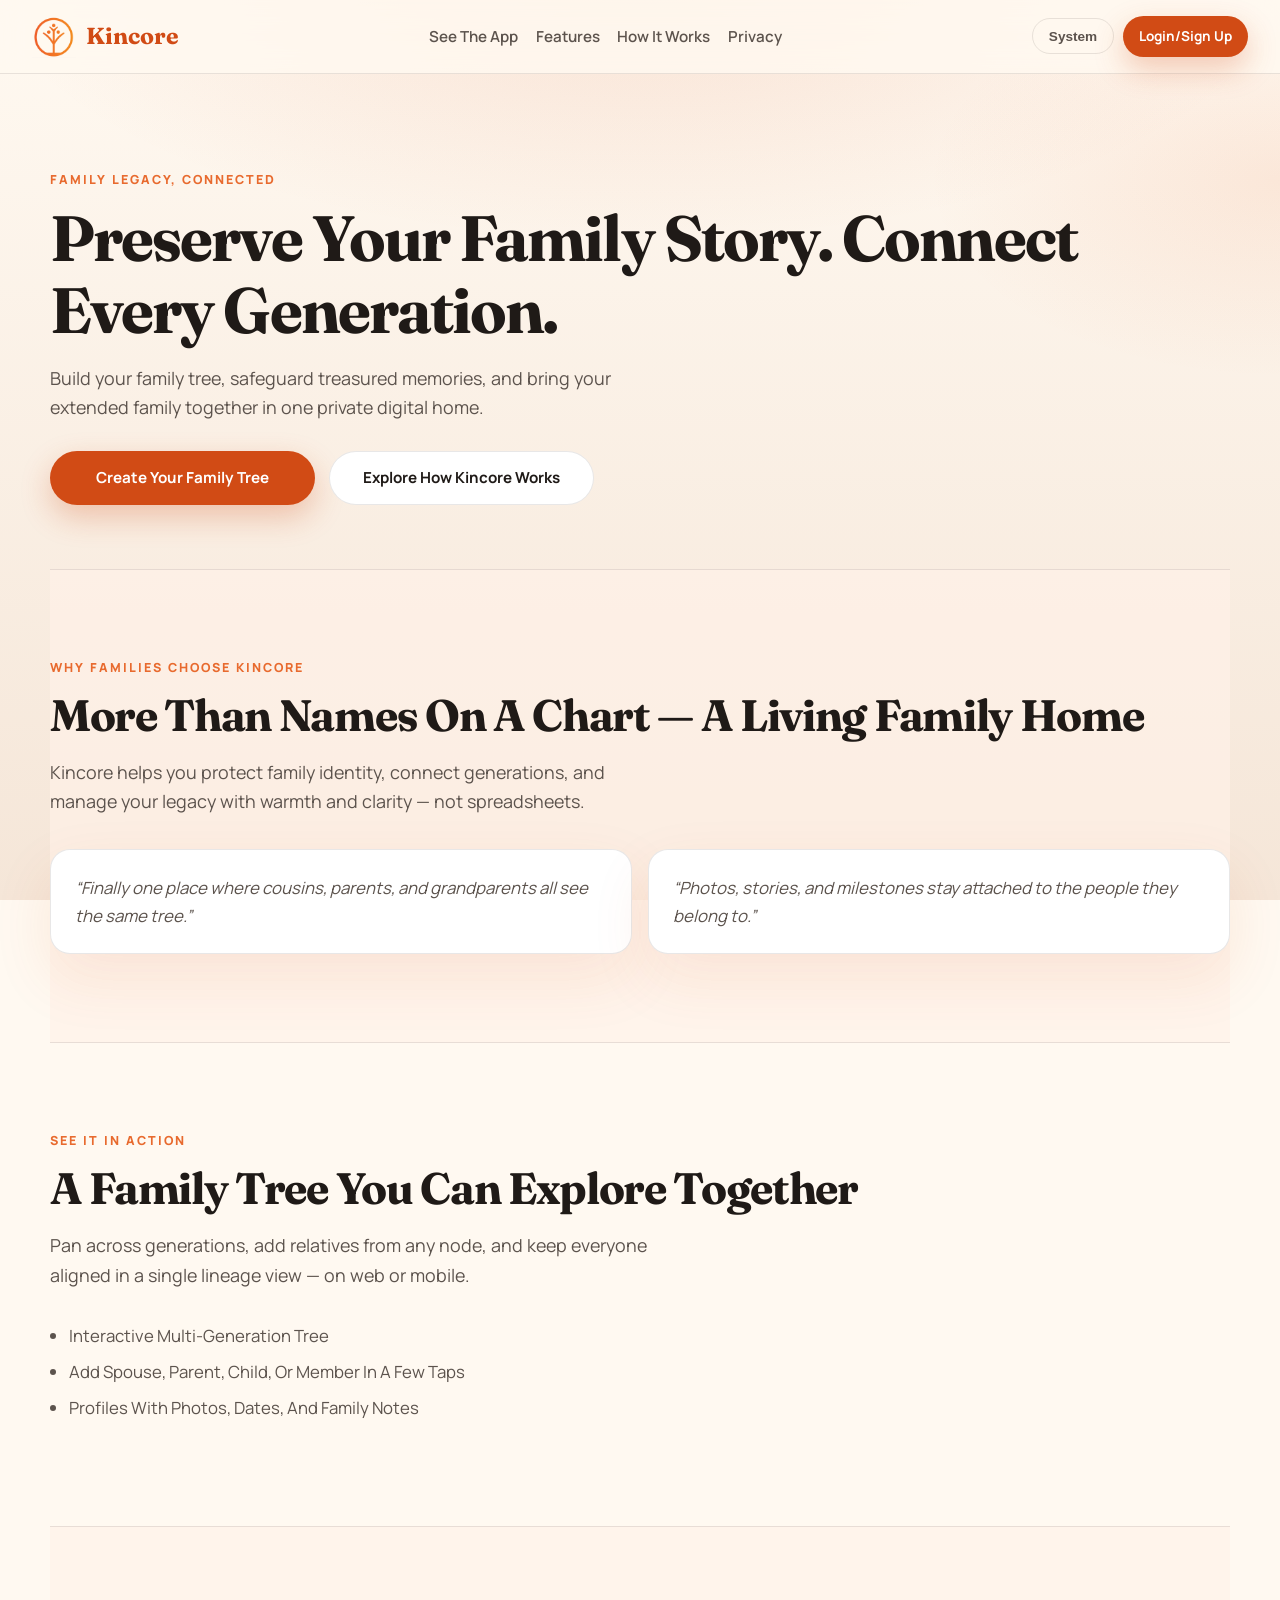
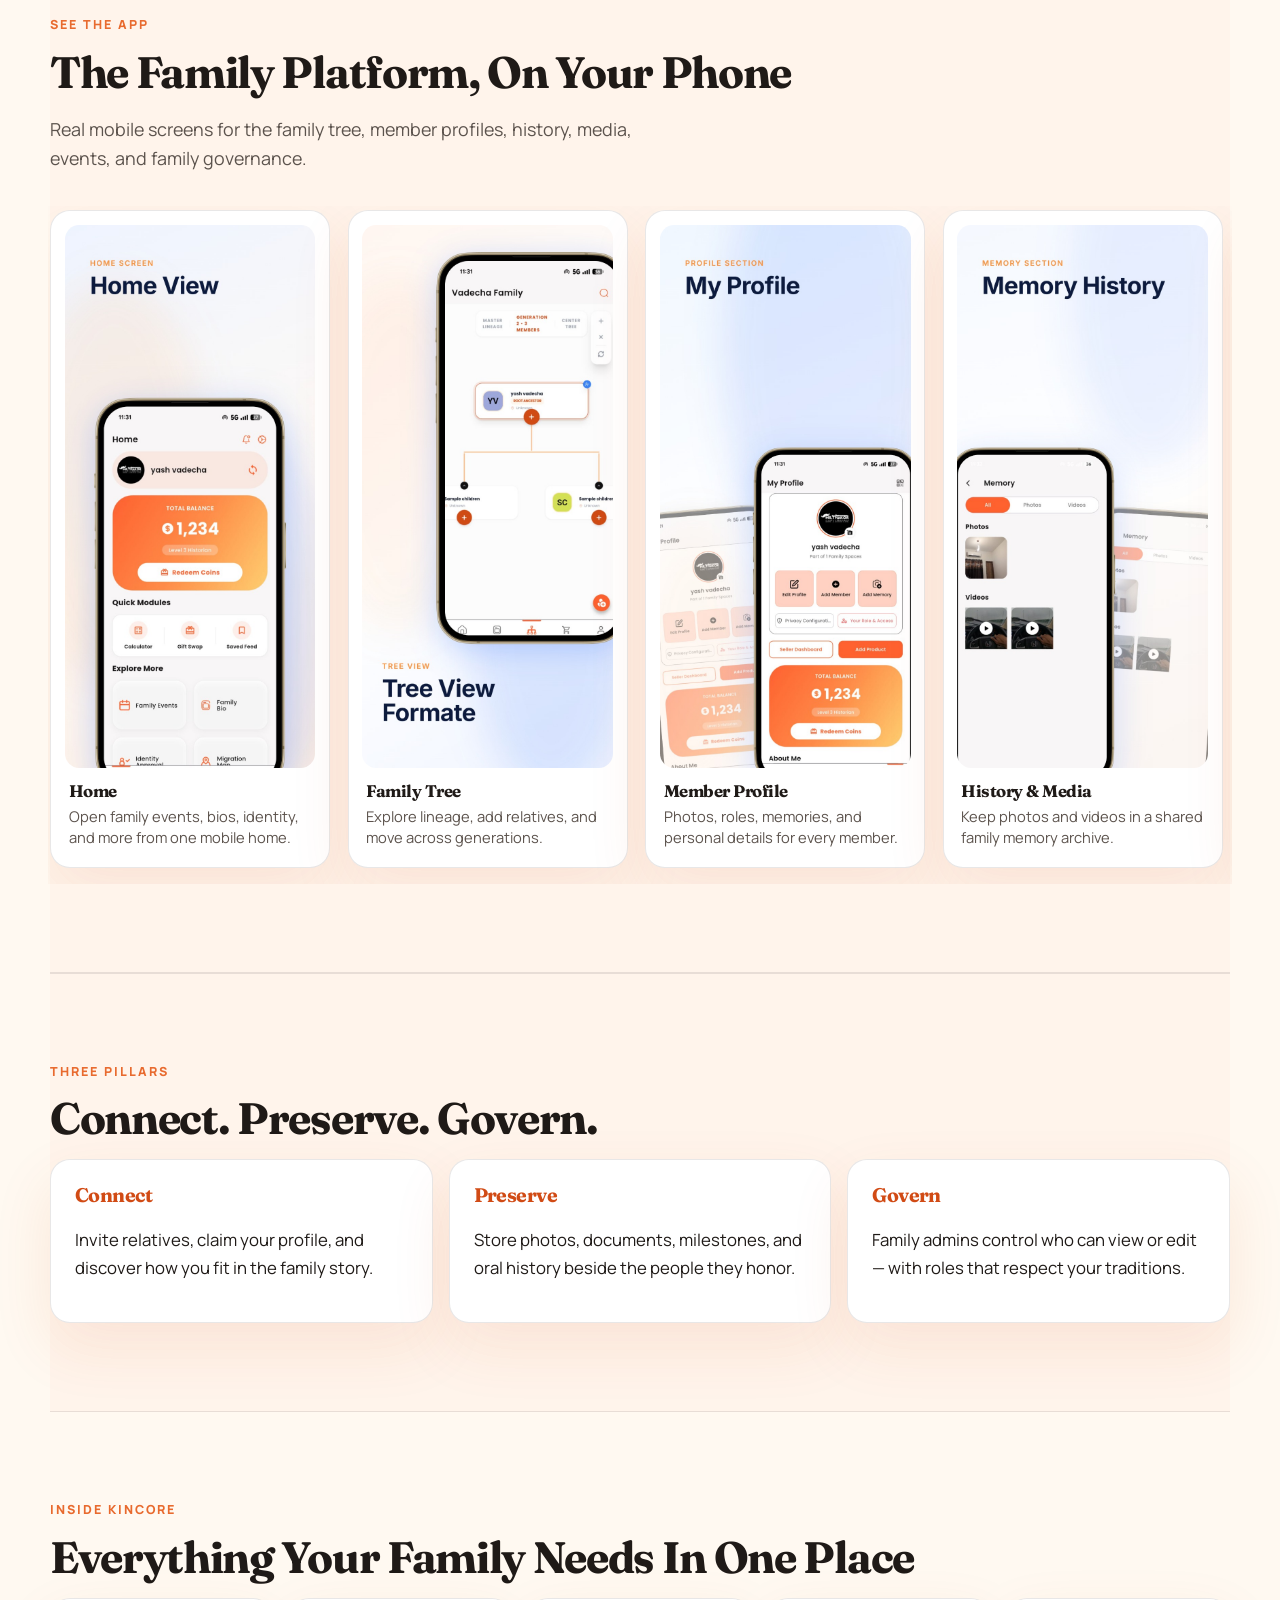
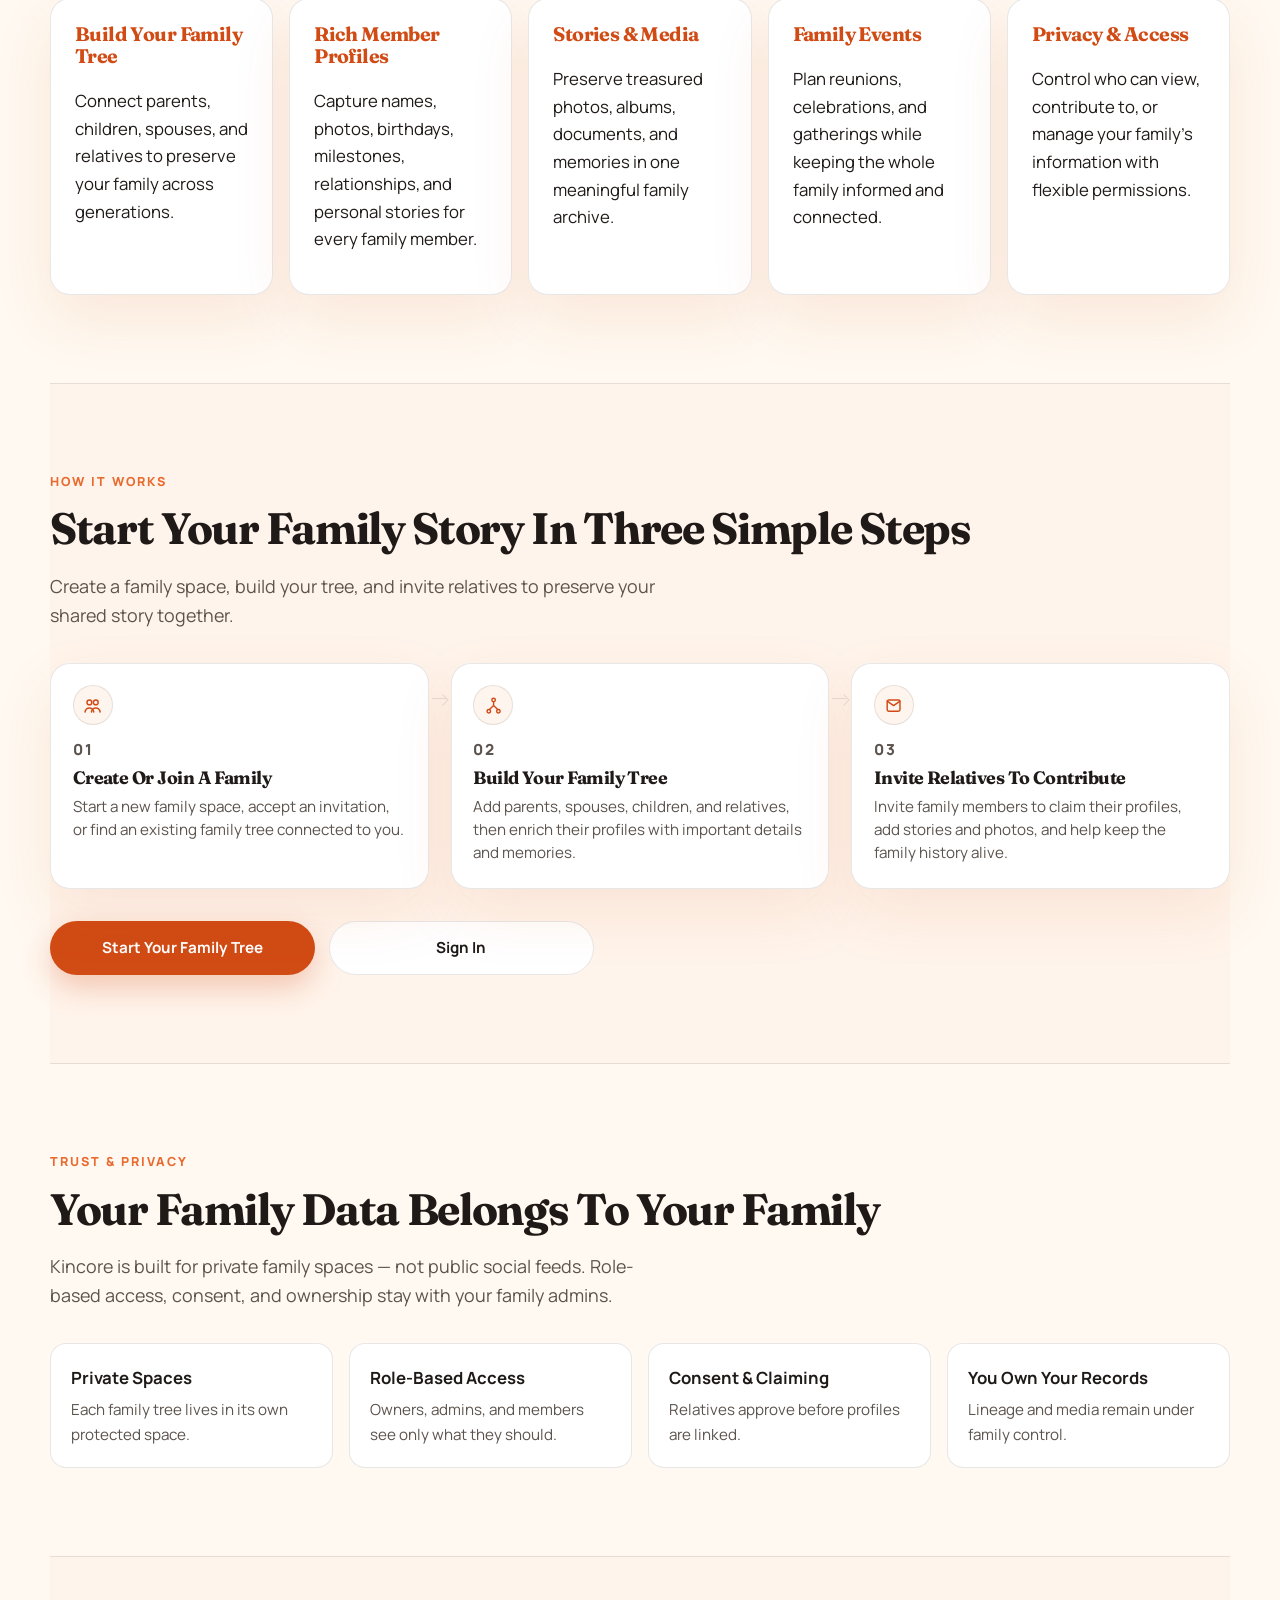
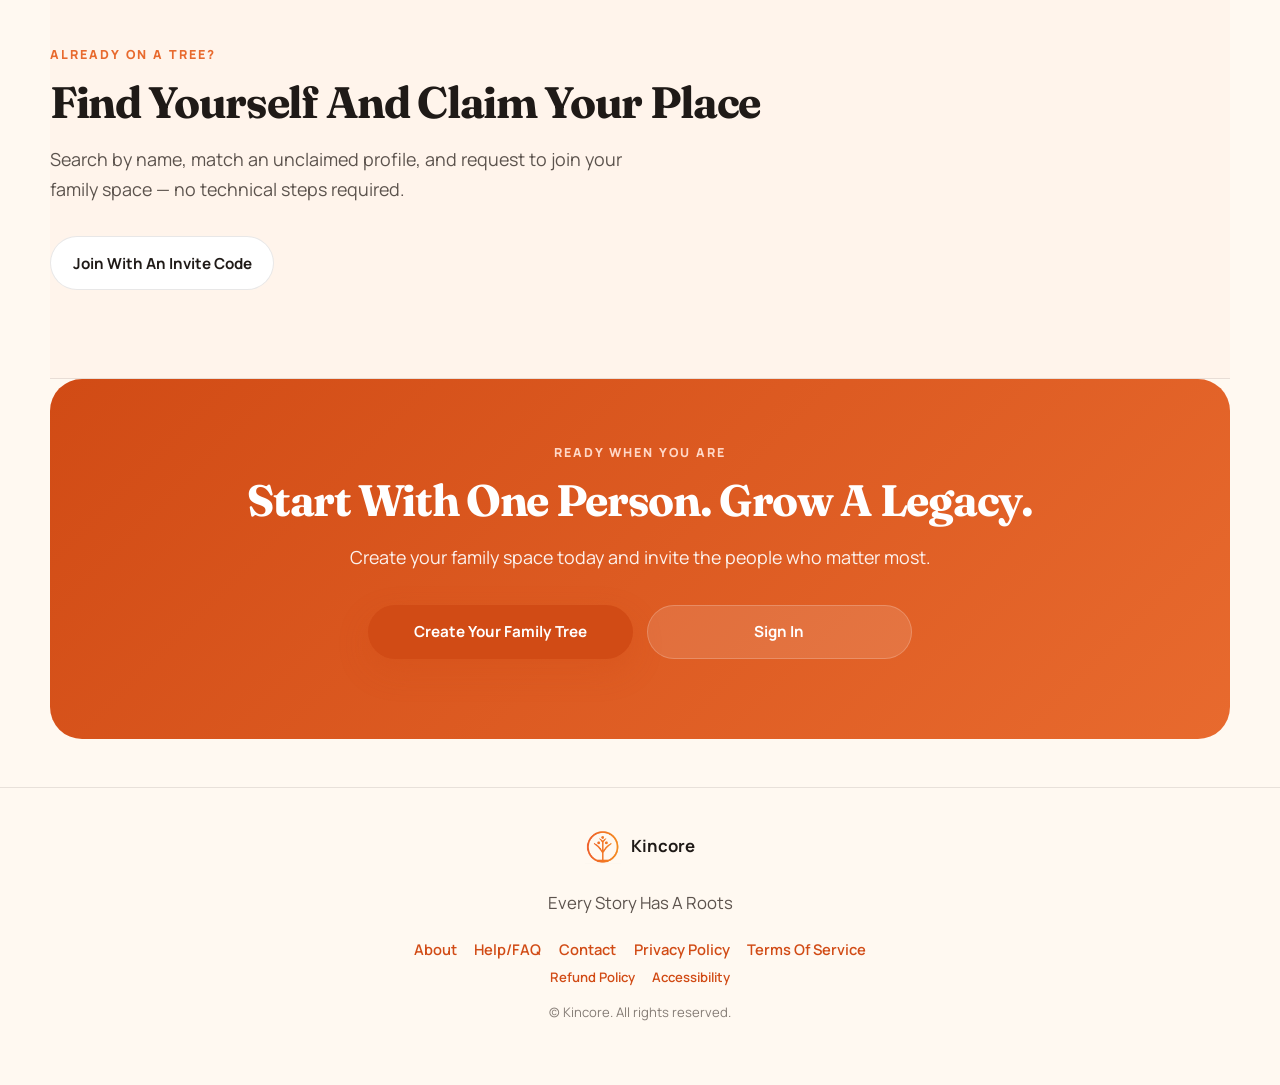
==== index.html @ 8f9f6a25 "Remove screenshots from the hero and See It In Action sections. Co-authored-by: Cursor <cursoragent@" ====
<!doctype html>
<html lang="en">
  <head>
    <meta charset="UTF-8" />
    <meta name="viewport" content="width=device-width, initial-scale=1.0" />
    <title>Kincore — Preserve Your Family Story</title>
    <meta
      name="description"
      content="Build your family tree, safeguard treasured memories, and bring your extended family together in one private digital home."
    />
    <link rel="icon" href="/favicon.png" type="image/png" sizes="64x64" />
    <link rel="icon" type="image/png" sizes="32x32" href="/favicon-32x32.png" />
    <link rel="preconnect" href="https://fonts.googleapis.com" />
    <link rel="preconnect" href="https://fonts.gstatic.com" crossorigin />
    <link
      href="https://fonts.googleapis.com/css2?family=Fraunces:opsz,wght@9..144,500;9..144,700&family=Manrope:wght@400;500;600;700;800&display=swap"
      rel="stylesheet"
    />
    <link rel="stylesheet" href="/styles.css" />
    <script src="/theme.js"></script>
  </head>
  <body>
    <div class="sky" aria-hidden="true"></div>

    <header class="top">
      <a class="brand" href="#top">
        <img src="/logo.png" width="44" height="44" alt="" class="brand-logo" />
        <span>Kincore</span>
      </a>
      <nav class="nav" aria-label="Primary">
        <a href="#app">See The App</a>
        <a href="#features">Features</a>
        <a href="#how">How It Works</a>
        <a href="#privacy">Privacy</a>
      </nav>
      <div class="top-actions">
        <button type="button" class="btn ghost sm" data-theme-toggle aria-pressed="false" aria-label="Theme: System">System</button>
        <a class="btn primary sm" href="https://uat-app.kincore.com/">Login/Sign Up</a>
      </div>
    </header>

    <main id="top">
      <section class="hero section-wide">
        <div class="hero-copy">
          <p class="eyebrow">Family Legacy, Connected</p>
          <h1>Preserve Your Family Story. Connect Every Generation.</h1>
          <p class="lede">
            Build your family tree, safeguard treasured memories, and bring your
            extended family together in one private digital home.
          </p>
          <div class="cta-row">
            <a class="btn primary" href="https://uat-app.kincore.com/">Create Your Family Tree</a>
            <a class="btn soft" href="#how">Explore How Kincore Works</a>
          </div>
        </div>
      </section>

      <section class="section section-wide tint" id="value">
        <p class="eyebrow">Why Families Choose Kincore</p>
        <h2>More Than Names On A Chart — A Living Family Home</h2>
        <p class="section-lede">
          Kincore helps you protect family identity, connect generations, and
          manage your legacy with warmth and clarity — not spreadsheets.
        </p>
        <div class="quote-cards">
          <blockquote>
            “Finally one place where cousins, parents, and grandparents all see the same tree.”
          </blockquote>
          <blockquote>
            “Photos, stories, and milestones stay attached to the people they belong to.”
          </blockquote>
        </div>
      </section>

      <section class="section section-wide" id="demo">
        <p class="eyebrow">See It In Action</p>
        <h2>A Family Tree You Can Explore Together</h2>
        <p class="section-lede">
          Pan across generations, add relatives from any node, and keep
          everyone aligned in a single lineage view — on web or mobile.
        </p>
        <ul class="check-list">
          <li>Interactive Multi-Generation Tree</li>
          <li>Add Spouse, Parent, Child, Or Member In A Few Taps</li>
          <li>Profiles With Photos, Dates, And Family Notes</li>
        </ul>
      </section>

      <section class="section section-wide tint" id="app">
        <p class="eyebrow">See The App</p>
        <h2>The Family Platform, On Your Phone</h2>
        <p class="section-lede">
          Real mobile screens for the family tree, member profiles, history,
          media, events, and family governance.
        </p>
        <div class="screen-row" tabindex="0" aria-label="App screens">
          <article class="screen-card">
            <img src="/screens/home.jpeg" alt="Kincore home screen with family modules" />
            <h3>Home</h3>
            <p>Open family events, bios, identity, and more from one mobile home.</p>
          </article>
          <article class="screen-card">
            <img src="/screens/tree.jpeg" alt="Interactive family tree view" />
            <h3>Family Tree</h3>
            <p>Explore lineage, add relatives, and move across generations.</p>
          </article>
          <article class="screen-card">
            <img src="/screens/profile.jpeg" alt="Member profile screen" />
            <h3>Member Profile</h3>
            <p>Photos, roles, memories, and personal details for every member.</p>
          </article>
          <article class="screen-card">
            <img src="/screens/memory.jpeg" alt="Memory history with photos and videos" />
            <h3>History &amp; Media</h3>
            <p>Keep photos and videos in a shared family memory archive.</p>
          </article>
          <article class="screen-card">
            <img src="/screens/bio.jpeg" alt="Family bio history entry" />
            <h3>Family History</h3>
            <p>Record milestones, stories, and places that belong to your family.</p>
          </article>
          <article class="screen-card">
            <img src="/screens/events.jpeg" alt="Family events list on mobile" />
            <h3>Family Events</h3>
            <p>Create reunions and gatherings, then invite relatives to join.</p>
          </article>
          <article class="screen-card">
            <img src="/screens/generation.jpeg" alt="Generation history timeline" />
            <h3>Generations</h3>
            <p>See how each generation connects back to the family root.</p>
          </article>
          <article class="screen-card">
            <img src="/screens/roles.jpeg" alt="Role and access management screen" />
            <h3>Governance</h3>
            <p>Assign owner, admin, member, and guest access for the family space.</p>
          </article>
          <article class="screen-card">
            <img src="/screens/privacy.jpeg" alt="Privacy configuration options" />
            <h3>Privacy Controls</h3>
            <p>Choose who can see each field, from the whole tree to only you.</p>
          </article>
        </div>
      </section>

      <section class="section section-wide tint" id="benefits">
        <p class="eyebrow">Three Pillars</p>
        <h2>Connect. Preserve. Govern.</h2>
        <div class="pillars">
          <article class="pillar">
            <h3>Connect</h3>
            <p>Invite relatives, claim your profile, and discover how you fit in the family story.</p>
          </article>
          <article class="pillar">
            <h3>Preserve</h3>
            <p>Store photos, documents, milestones, and oral history beside the people they honor.</p>
          </article>
          <article class="pillar">
            <h3>Govern</h3>
            <p>Family admins control who can view or edit — with roles that respect your traditions.</p>
          </article>
        </div>
      </section>

      <section class="section section-wide" id="features">
        <p class="eyebrow">Inside Kincore</p>
        <h2>Everything Your Family Needs In One Place</h2>
        <div class="feature-grid">
          <article class="feature-card">
            <h3>Build Your Family Tree</h3>
            <p>Connect parents, children, spouses, and relatives to preserve your family across generations.</p>
          </article>
          <article class="feature-card">
            <h3>Rich Member Profiles</h3>
            <p>Capture names, photos, birthdays, milestones, relationships, and personal stories for every family member.</p>
          </article>
          <article class="feature-card">
            <h3>Stories &amp; Media</h3>
            <p>Preserve treasured photos, albums, documents, and memories in one meaningful family archive.</p>
          </article>
          <article class="feature-card">
            <h3>Family Events</h3>
            <p>Plan reunions, celebrations, and gatherings while keeping the whole family informed and connected.</p>
          </article>
          <article class="feature-card">
            <h3>Privacy &amp; Access</h3>
            <p>Control who can view, contribute to, or manage your family’s information with flexible permissions.</p>
          </article>
        </div>
      </section>

      <section class="section section-wide tint" id="how">
        <p class="eyebrow">How It Works</p>
        <h2>Start Your Family Story In Three Simple Steps</h2>
        <p class="section-lede">
          Create a family space, build your tree, and invite relatives to preserve
          your shared story together.
        </p>
        <div class="how-steps">
          <article class="how-card">
            <span class="how-icon" aria-hidden="true">
              <svg viewBox="0 0 24 24" fill="none" stroke="currentColor" stroke-width="1.8" stroke-linecap="round" stroke-linejoin="round">
                <path d="M8 11a3 3 0 1 0 0-6 3 3 0 0 0 0 6Z" />
                <path d="M16 11a3 3 0 1 0 0-6 3 3 0 0 0 0 6Z" />
                <path d="M2.5 20c.6-3 2.8-5 5.5-5s4.9 2 5.5 5" />
                <path d="M10.5 20c.6-3 2.8-5 5.5-5s4.9 2 5.5 5" />
              </svg>
            </span>
            <p class="how-num">01</p>
            <h3>Create Or Join A Family</h3>
            <p>Start a new family space, accept an invitation, or find an existing family tree connected to you.</p>
          </article>
          <article class="how-card">
            <span class="how-icon" aria-hidden="true">
              <svg viewBox="0 0 24 24" fill="none" stroke="currentColor" stroke-width="1.8" stroke-linecap="round" stroke-linejoin="round">
                <circle cx="12" cy="5" r="2.2" />
                <circle cx="6" cy="19" r="2.2" />
                <circle cx="18" cy="19" r="2.2" />
                <path d="M12 7.2V12M12 12 6.8 17M12 12l5.2 5" />
              </svg>
            </span>
            <p class="how-num">02</p>
            <h3>Build Your Family Tree</h3>
            <p>Add parents, spouses, children, and relatives, then enrich their profiles with important details and memories.</p>
          </article>
          <article class="how-card">
            <span class="how-icon" aria-hidden="true">
              <svg viewBox="0 0 24 24" fill="none" stroke="currentColor" stroke-width="1.8" stroke-linecap="round" stroke-linejoin="round">
                <path d="M4 6.5 12 12l8-5.5" />
                <rect x="4" y="5" width="16" height="14" rx="2" />
              </svg>
            </span>
            <p class="how-num">03</p>
            <h3>Invite Relatives To Contribute</h3>
            <p>Invite family members to claim their profiles, add stories and photos, and help keep the family history alive.</p>
          </article>
        </div>
        <div class="cta-row">
          <a class="btn primary" href="https://uat-app.kincore.com/">Start Your Family Tree</a>
          <a class="btn soft" href="https://uat-app.kincore.com/">Sign In</a>
        </div>
      </section>

      <section class="section section-wide" id="privacy">
        <p class="eyebrow">Trust &amp; Privacy</p>
        <h2>Your Family Data Belongs To Your Family</h2>
        <p class="section-lede">
          Kincore is built for private family spaces — not public social feeds.
          Role-based access, consent, and ownership stay with your family admins.
        </p>
        <div class="trust-grid">
          <div><strong>Private Spaces</strong><p>Each family tree lives in its own protected space.</p></div>
          <div><strong>Role-Based Access</strong><p>Owners, admins, and members see only what they should.</p></div>
          <div><strong>Consent &amp; Claiming</strong><p>Relatives approve before profiles are linked.</p></div>
          <div><strong>You Own Your Records</strong><p>Lineage and media remain under family control.</p></div>
        </div>
      </section>

      <section class="section section-wide tint" id="join">
        <p class="eyebrow">Already On A Tree?</p>
        <h2>Find Yourself And Claim Your Place</h2>
        <p class="section-lede">
          Search by name, match an unclaimed profile, and request to join your
          family space — no technical steps required.
        </p>
        <a class="btn soft" href="/join.html">Join With An Invite Code</a>
      </section>

      <section class="closing section-wide">
        <p class="eyebrow light">Ready When You Are</p>
        <h2>Start With One Person. Grow A Legacy.</h2>
        <p class="section-lede light">
          Create your family space today and invite the people who matter most.
        </p>
        <div class="cta-row center">
          <a class="btn primary" href="https://uat-app.kincore.com/">Create Your Family Tree</a>
          <a class="btn soft light" href="https://uat-app.kincore.com/">Sign In</a>
        </div>
      </section>
    </main>

    <footer class="site-foot">
      <div class="foot-brand">
        <img src="/logo.png" width="36" height="36" alt="" class="brand-logo" />
        <strong>Kincore</strong>
      </div>
      <p>Every Story Has A Roots</p>
      <nav class="foot-links" aria-label="Site">
        <a href="/about.html">About</a>
        <a href="/help.html">Help/FAQ</a>
        <a href="/contact.html">Contact</a>
        <a href="/privacy.html">Privacy Policy</a>
        <a href="/terms.html">Terms Of Service</a>
      </nav>
      <nav class="foot-links foot-links-secondary" aria-label="Legal Extra">
        <a href="/refund.html">Refund Policy</a>
        <a href="/accessibility.html">Accessibility</a>
      </nav>
      <p class="fine">&copy; Kincore. All rights reserved.</p>
    </footer>
  </body>
</html>
---- styles.css ----
:root {
  --ink: #1f1a17;
  --muted: #5c534d;
  --paper: #fff9f1;
  --surface: #ffffff;
  --primary: #d14b15;
  --primary-deep: #b03d10;
  --accent: #e86a2e;
  --accent-deep: #a3410f;
  --leaf-soft: #fff1e8;
  --sand: #f5e6d8;
  --line: rgba(31, 26, 23, 0.1);
  --shadow: 0 24px 60px rgba(209, 75, 21, 0.1);
  --max: 1180px;
}

[data-theme="dark"] {
  --ink: #f5efe8;
  --muted: #b8aea4;
  --paper: #141110;
  --surface: #1c1917;
  --leaf-soft: #2a2018;
  --sand: #2a2420;
  --line: rgba(245, 239, 232, 0.12);
  --shadow: 0 24px 60px rgba(0, 0, 0, 0.35);
}

* { box-sizing: border-box; }

html { scroll-behavior: smooth; }

body {
  margin: 0;
  color: var(--ink);
  background: var(--paper);
  font-family: Manrope, system-ui, sans-serif;
  font-size: 1.05rem;
  line-height: 1.65;
  overflow-x: hidden;
}

.sky {
  position: fixed;
  inset: 0;
  z-index: -1;
  background:
    radial-gradient(ellipse 90% 55% at 50% -5%, rgba(209, 75, 21, 0.14), transparent 58%),
    radial-gradient(ellipse 50% 40% at 100% 20%, rgba(232, 106, 46, 0.1), transparent 55%),
    linear-gradient(180deg, var(--paper) 0%, var(--sand) 100%);
}

a { color: inherit; }

h1, h2, h3 {
  font-family: Fraunces, Georgia, serif;
  letter-spacing: -0.03em;
  line-height: 1.12;
}

.top {
  position: sticky;
  top: 0;
  z-index: 20;
  display: flex;
  align-items: center;
  justify-content: space-between;
  gap: 1rem;
  flex-wrap: wrap;
  padding: 0.9rem clamp(1rem, 4vw, 2rem);
  backdrop-filter: blur(14px);
  background: color-mix(in srgb, var(--paper) 82%, transparent);
  border-bottom: 1px solid var(--line);
}

.brand {
  display: inline-flex;
  align-items: center;
  gap: 0.65rem;
  text-decoration: none;
  font-family: Fraunces, Georgia, serif;
  font-weight: 700;
  font-size: 1.45rem;
  color: var(--primary);
}

.brand-logo {
  object-fit: contain;
  background: transparent;
}

.brand .brand-logo {
  width: 44px;
  height: 44px;
}

.nav {
  display: flex;
  flex-wrap: wrap;
  gap: 1.1rem;
  font-size: 0.95rem;
  font-weight: 600;
}

.nav a {
  text-decoration: none;
  color: var(--muted);
}

.nav a:hover { color: var(--primary); }

.top-actions {
  display: flex;
  flex-wrap: wrap;
  gap: 0.55rem;
  align-items: center;
}

.btn {
  display: inline-flex;
  align-items: center;
  justify-content: center;
  gap: 0.4rem;
  padding: 0.85rem 1.35rem;
  border-radius: 999px;
  font-weight: 700;
  font-size: 0.95rem;
  text-decoration: none;
  border: none;
  cursor: pointer;
  transition: transform 0.15s ease, background 0.15s ease;
}

.btn:active { transform: scale(0.98); }
.btn.sm { padding: 0.6rem 1rem; font-size: 0.85rem; }

.btn.primary {
  background: var(--primary);
  color: #fff;
  box-shadow: 0 12px 30px rgba(209, 75, 21, 0.28);
}

.btn.primary:hover { background: var(--primary-deep); }

.btn.soft {
  background: var(--surface);
  color: var(--ink);
  border: 1px solid var(--line);
}

.btn.soft.light { background: rgba(255,255,255,0.12); color: #fff; border-color: rgba(255,255,255,0.2); }

.btn.ghost {
  background: transparent;
  color: var(--muted);
  border: 1px solid var(--line);
}

.section-wide {
  width: min(var(--max), calc(100% - 2rem));
  margin-inline: auto;
}

.section {
  padding: clamp(3rem, 8vw, 5.5rem) 0;
}

.section.tint {
  background: color-mix(in srgb, var(--leaf-soft) 65%, transparent);
  border-block: 1px solid var(--line);
}

.eyebrow {
  font-size: 0.78rem;
  font-weight: 800;
  letter-spacing: 0.16em;
  text-transform: uppercase;
  color: var(--accent);
  margin: 0 0 0.75rem;
}

.eyebrow.light { color: #ffd8c8; }

.hero {
  display: grid;
  grid-template-columns: 1fr;
  gap: clamp(2rem, 5vw, 4rem);
  align-items: center;
  padding: clamp(3rem, 8vw, 6rem) 0 4rem;
}

.hero h1 {
  font-size: clamp(2.4rem, 5vw, 4rem);
  margin: 0 0 1rem;
}

.lede, .section-lede {
  color: var(--muted);
  font-size: 1.12rem;
  max-width: 38rem;
}

.section-lede { margin-bottom: 2rem; }

.cta-row {
  display: grid;
  grid-template-columns: repeat(2, minmax(0, 1fr));
  gap: 0.85rem;
  margin-top: 1.75rem;
  width: 100%;
  max-width: 34rem;
}

.cta-row.center {
  margin-inline: auto;
}

.cta-row .btn {
  width: 100%;
  justify-content: center;
  text-align: center;
  white-space: nowrap;
}

.hero-visual img {
  width: 100%;
  max-width: 420px;
  height: auto;
  display: block;
  margin-inline: auto;
  border-radius: 1.25rem;
  box-shadow: var(--shadow);
}

h2 {
  font-size: clamp(1.8rem, 3.5vw, 2.75rem);
  margin: 0 0 1rem;
}

.quote-cards {
  display: grid;
  grid-template-columns: repeat(auto-fit, minmax(260px, 1fr));
  gap: 1rem;
}

.quote-cards blockquote {
  margin: 0;
  padding: 1.5rem;
  border-radius: 1.25rem;
  background: var(--surface);
  border: 1px solid var(--line);
  font-style: italic;
  color: var(--muted);
  box-shadow: var(--shadow);
}

.split {
  display: grid;
  grid-template-columns: 1fr 1fr;
  gap: 2.5rem;
  align-items: center;
}

.check-list {
  padding-left: 1.2rem;
  color: var(--muted);
}

.check-list li { margin-bottom: 0.5rem; }

.product-shot {
  background: transparent;
  border: 0;
  padding: 0;
  box-shadow: none;
}

.product-shot img {
  width: 100%;
  max-width: 420px;
  height: auto;
  display: block;
  margin-inline: auto;
  border-radius: 1.25rem;
  box-shadow: var(--shadow);
}

.screen-row {
  display: flex;
  flex-wrap: nowrap;
  gap: 1.1rem;
  overflow-x: auto;
  overflow-y: hidden;
  scroll-snap-type: x mandatory;
  scroll-padding-inline: 0.25rem;
  -webkit-overflow-scrolling: touch;
  padding: 0.25rem 0.15rem 1rem;
  margin-inline: -0.15rem;
}

.screen-row::-webkit-scrollbar {
  height: 8px;
}

.screen-row::-webkit-scrollbar-thumb {
  background: color-mix(in srgb, var(--primary) 45%, var(--line));
  border-radius: 999px;
}

.screen-card {
  flex: 0 0 min(72vw, 280px);
  scroll-snap-align: start;
  background: var(--surface);
  border: 1px solid var(--line);
  border-radius: 1.25rem;
  padding: 0.85rem 0.85rem 1.15rem;
  box-shadow: var(--shadow);
}

.screen-card img {
  width: 100%;
  height: auto;
  display: block;
  border-radius: 0.9rem;
  background: var(--sand);
}

.screen-card h3 {
  margin: 0.85rem 0.25rem 0.3rem;
  font-size: 1.05rem;
}

.screen-card p {
  margin: 0 0.25rem;
  color: var(--muted);
  font-size: 0.92rem;
  line-height: 1.45;
}

.shot-bar {
  display: flex;
  gap: 0.4rem;
  margin-bottom: 1rem;
}

.shot-bar span {
  width: 10px;
  height: 10px;
  border-radius: 50%;
  background: var(--sand);
}

.shot-tree {
  display: flex;
  flex-direction: column;
  align-items: center;
  gap: 1.25rem;
  padding: 1.5rem 1rem 2rem;
}

.shot-node {
  padding: 0.65rem 1.1rem;
  border-radius: 999px;
  background: var(--leaf-soft);
  border: 2px solid var(--primary);
  font-weight: 700;
  font-size: 0.85rem;
}

.shot-node.root { background: var(--primary); color: #fff; }
.shot-node.accent { border-color: var(--accent); }
.shot-node.small { font-size: 0.78rem; padding: 0.5rem 0.9rem; }

.shot-row { display: flex; gap: 1rem; flex-wrap: wrap; justify-content: center; }

.pillars, .trust-grid {
  display: grid;
  grid-template-columns: repeat(auto-fit, minmax(220px, 1fr));
  gap: 1rem;
}

.feature-grid {
  display: grid;
  grid-template-columns: repeat(5, minmax(0, 1fr));
  gap: 1rem;
}

.pillar, .feature-card {
  background: var(--surface);
  border: 1px solid var(--line);
  border-radius: 1.25rem;
  padding: 1.5rem;
  box-shadow: var(--shadow);
}

.pillar h3, .feature-card h3 { margin-top: 0; color: var(--primary); }

.how-steps {
  display: grid;
  grid-template-columns: repeat(3, minmax(0, 1fr));
  gap: 1.35rem;
  margin: 0 0 2rem;
}

.how-card {
  position: relative;
  background: var(--surface);
  border: 1px solid var(--line);
  border-radius: 1.25rem;
  padding: 1.35rem 1.35rem 1.45rem;
  box-shadow: var(--shadow);
}

.how-card:not(:last-child)::after {
  content: "";
  position: absolute;
  top: 2.15rem;
  right: -1.1rem;
  width: 0.85rem;
  height: 1px;
  background: var(--line);
}

.how-card:not(:last-child)::before {
  content: "";
  position: absolute;
  top: 2.02rem;
  right: -1.22rem;
  width: 7px;
  height: 7px;
  border-right: 1px solid var(--line);
  border-top: 1px solid var(--line);
  transform: rotate(45deg);
}

.how-icon {
  display: grid;
  place-items: center;
  width: 2.5rem;
  height: 2.5rem;
  margin-bottom: 0.85rem;
  border: 1px solid var(--line);
  border-radius: 999px;
  color: var(--primary);
  background: color-mix(in srgb, var(--leaf-soft) 70%, var(--surface));
}

.how-icon svg {
  width: 1.2rem;
  height: 1.2rem;
}

.how-num {
  margin: 0;
  font-size: 0.72rem;
  font-weight: 800;
  letter-spacing: 0.14em;
  text-transform: uppercase;
  color: var(--accent);
}

.how-card h3 {
  margin: 0.3rem 0 0.45rem;
  font-size: 1.12rem;
  line-height: 1.25;
  color: var(--ink);
}

.how-card p {
  margin: 0;
  color: var(--muted);
  font-size: 0.95rem;
  line-height: 1.5;
}

.trust-grid div {
  padding: 1.25rem;
  border-radius: 1rem;
  background: var(--surface);
  border: 1px solid var(--line);
}

.trust-grid p { margin: 0.35rem 0 0; color: var(--muted); font-size: 0.95rem; }

.closing {
  text-align: center;
  padding: 4rem 0 5rem;
  background: linear-gradient(135deg, var(--primary) 0%, var(--accent) 100%);
  color: #fff;
  border-radius: 2rem;
  margin-bottom: 3rem;
}

.closing h2, .closing .section-lede { color: #fff; }
.closing .section-lede { margin-inline: auto; opacity: 0.92; }

.site-foot {
  padding: 2.5rem clamp(1rem, 4vw, 2rem) 3rem;
  border-top: 1px solid var(--line);
  text-align: center;
  color: var(--muted);
}

.foot-brand {
  display: inline-flex;
  align-items: center;
  gap: 0.6rem;
  margin-bottom: 0.5rem;
  color: var(--ink);
}

.foot-brand .brand-logo {
  width: 36px;
  height: 36px;
}

.foot-links {
  display: flex;
  flex-wrap: wrap;
  justify-content: center;
  align-items: center;
  gap: 0.7rem 1.1rem;
  margin: 1.25rem 0 0.4rem;
  font-size: 0.92rem;
  font-weight: 600;
}

.foot-links-secondary {
  margin-top: 0.35rem;
  font-size: 0.82rem;
  font-weight: 600;
}

.foot-links a { text-decoration: none; color: var(--primary); }

.fine { font-size: 0.82rem; opacity: 0.75; }

.legal-page {
  width: min(760px, calc(100% - 2rem));
  margin: 2rem auto 4rem;
  padding: 2rem;
  background: var(--surface);
  border: 1px solid var(--line);
  border-radius: 1.5rem;
  box-shadow: var(--shadow);
}

.legal-page h1 { margin-top: 0; }
.legal-page h2 { font-size: 1.35rem; margin-top: 2rem; }

.faq-list {
  display: grid;
  gap: 0.75rem;
  margin: 1.5rem 0 2rem;
}

.faq-list details {
  background: color-mix(in srgb, var(--paper) 70%, var(--surface));
  border: 1px solid var(--line);
  border-radius: 1rem;
  padding: 0.85rem 1rem;
}

.faq-list summary {
  cursor: pointer;
  font-weight: 700;
  color: var(--ink);
}

.faq-list details p {
  margin: 0.7rem 0 0.2rem;
  color: var(--muted);
}

.enquiry-form, .contact-details {
  display: grid;
  gap: 0.85rem;
  margin-top: 1rem;
}

.enquiry-form label {
  display: grid;
  gap: 0.35rem;
  font-weight: 600;
  font-size: 0.92rem;
}

.enquiry-form input,
.enquiry-form textarea,
.enquiry-form select {
  font: inherit;
  padding: 0.7rem 0.85rem;
  border-radius: 0.8rem;
  border: 1px solid var(--line);
  background: var(--surface);
  color: var(--ink);
}

.enquiry-form textarea { min-height: 8rem; resize: vertical; }

.contact-details a { color: var(--primary); font-weight: 700; }

@media (max-width: 1100px) {
  .feature-grid {
    grid-template-columns: repeat(2, minmax(0, 1fr));
  }
}

@media (max-width: 900px) {
  .hero, .split { grid-template-columns: 1fr; }
  .nav { display: none; }
  .top { justify-content: center; }
  .how-steps { grid-template-columns: 1fr; }
  .how-card:not(:last-child)::before,
  .how-card:not(:last-child)::after { display: none; }
}

@media (max-width: 560px) {
  .top-actions { width: 100%; justify-content: center; }
  body { font-size: 1rem; }
  .feature-grid { grid-template-columns: 1fr; }

  .cta-row {
    max-width: none;
    gap: 0.6rem;
  }

  .cta-row .btn {
    font-size: clamp(0.72rem, 3.15vw, 0.88rem);
    padding: 0.7rem 0.55rem;
  }

  .foot-links {
    gap: 0.4rem;
    font-size: clamp(0.6rem, 2.65vw, 0.8rem);
    letter-spacing: -0.015em;
  }
}

@media (max-width: 340px) {
  .cta-row {
    grid-template-columns: minmax(0, 17.5rem);
    justify-content: center;
    justify-items: stretch;
  }
}
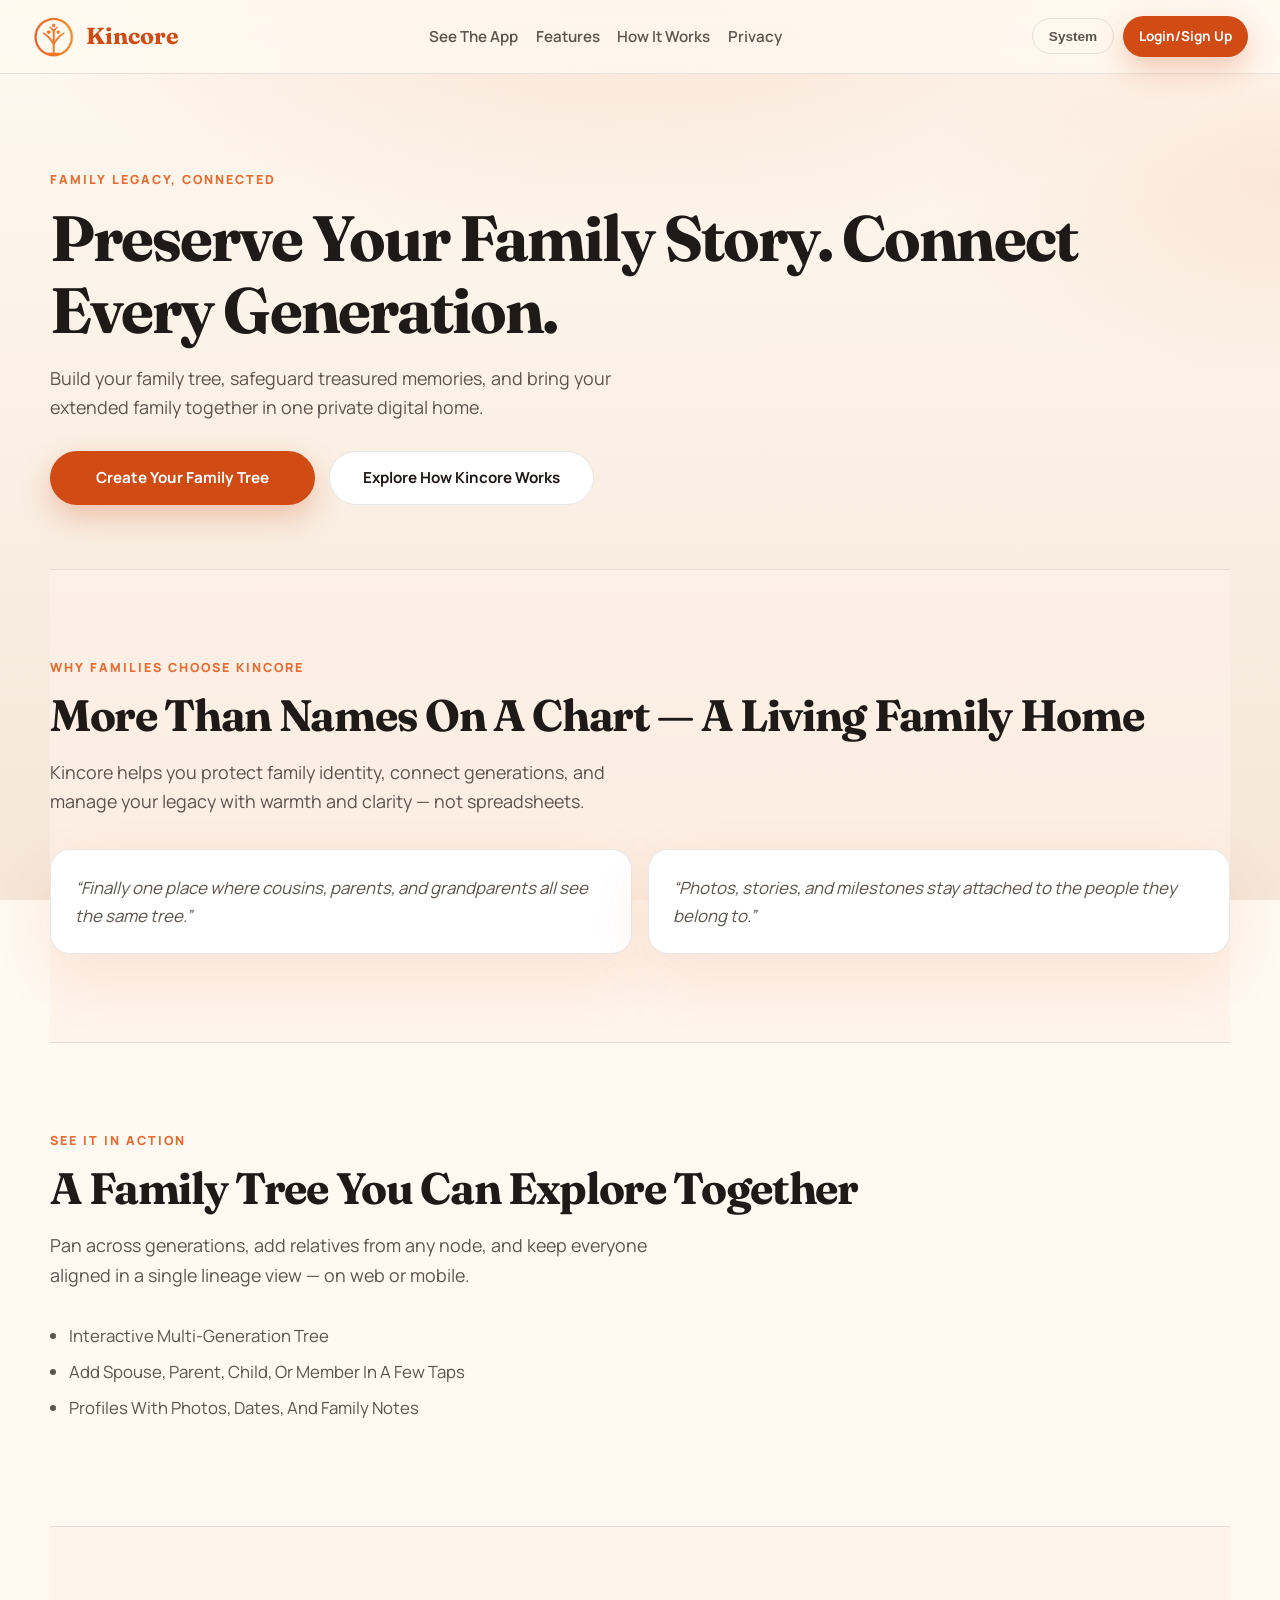
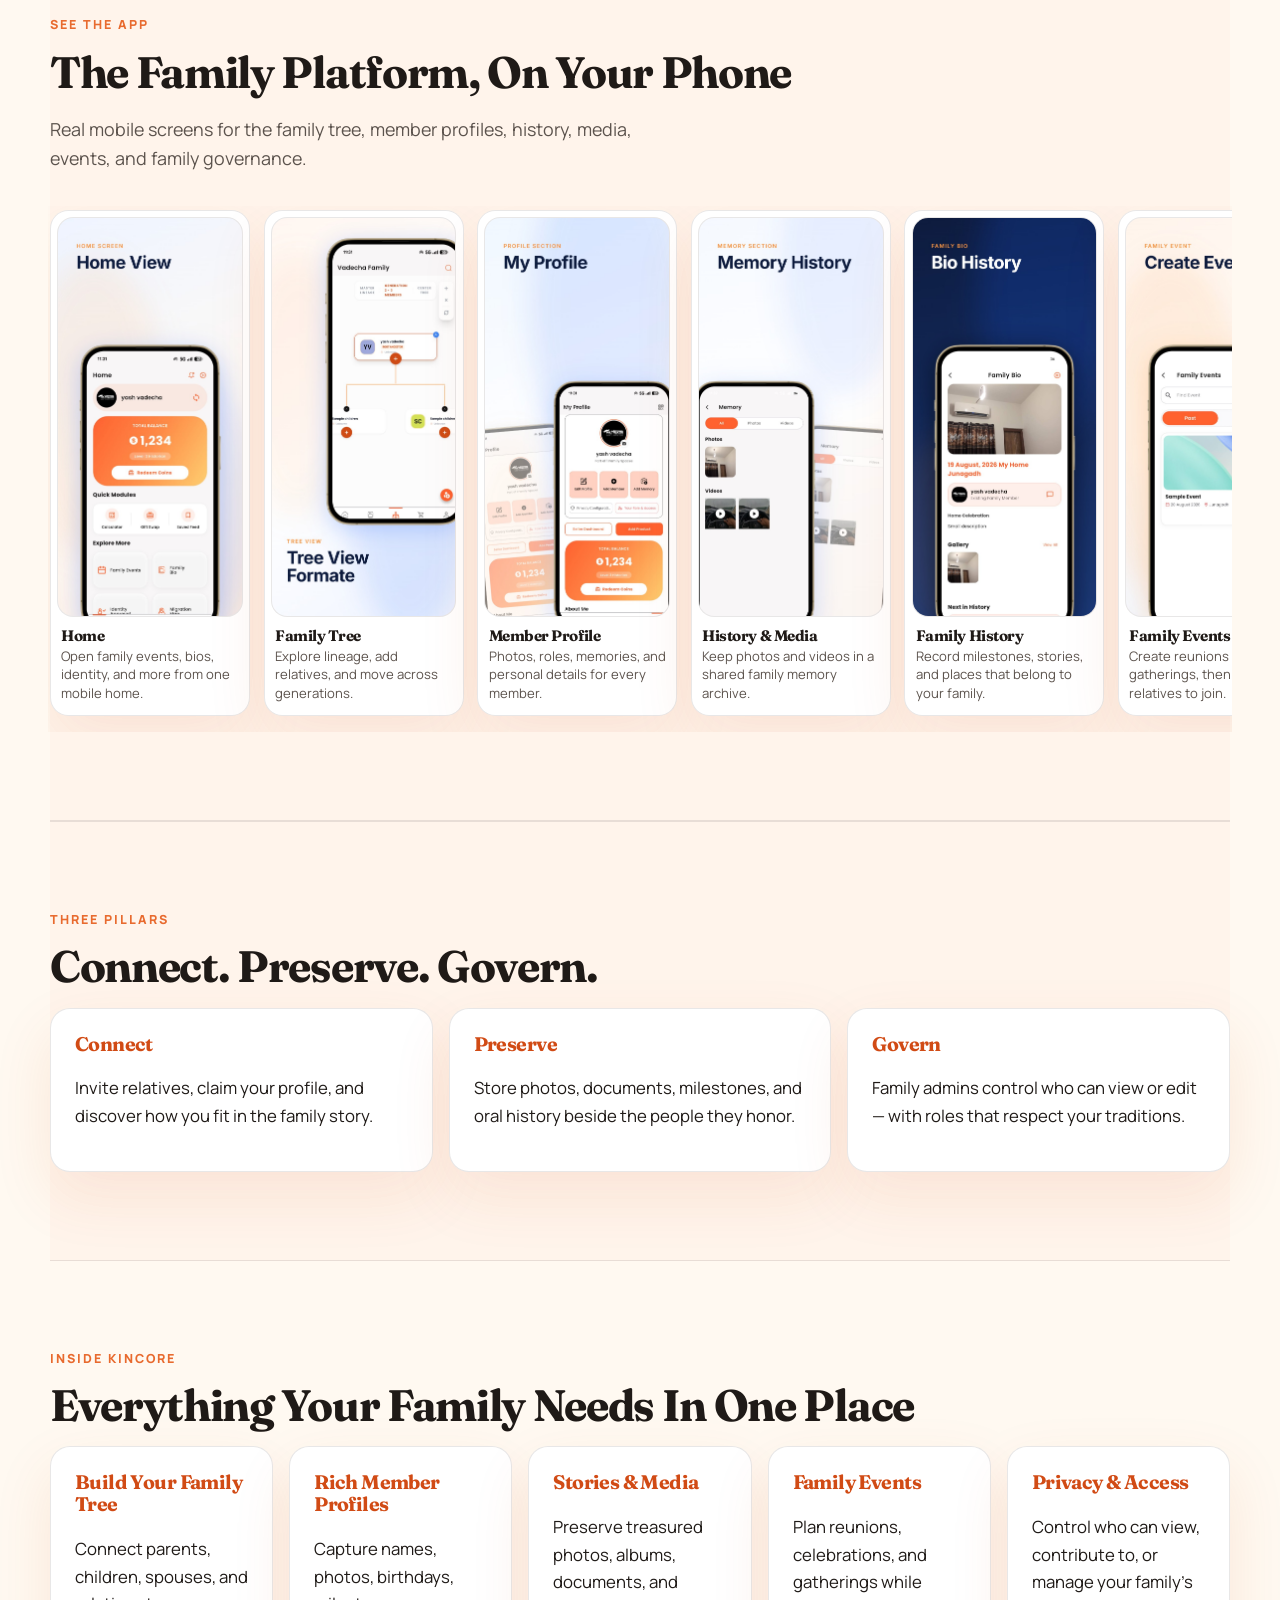
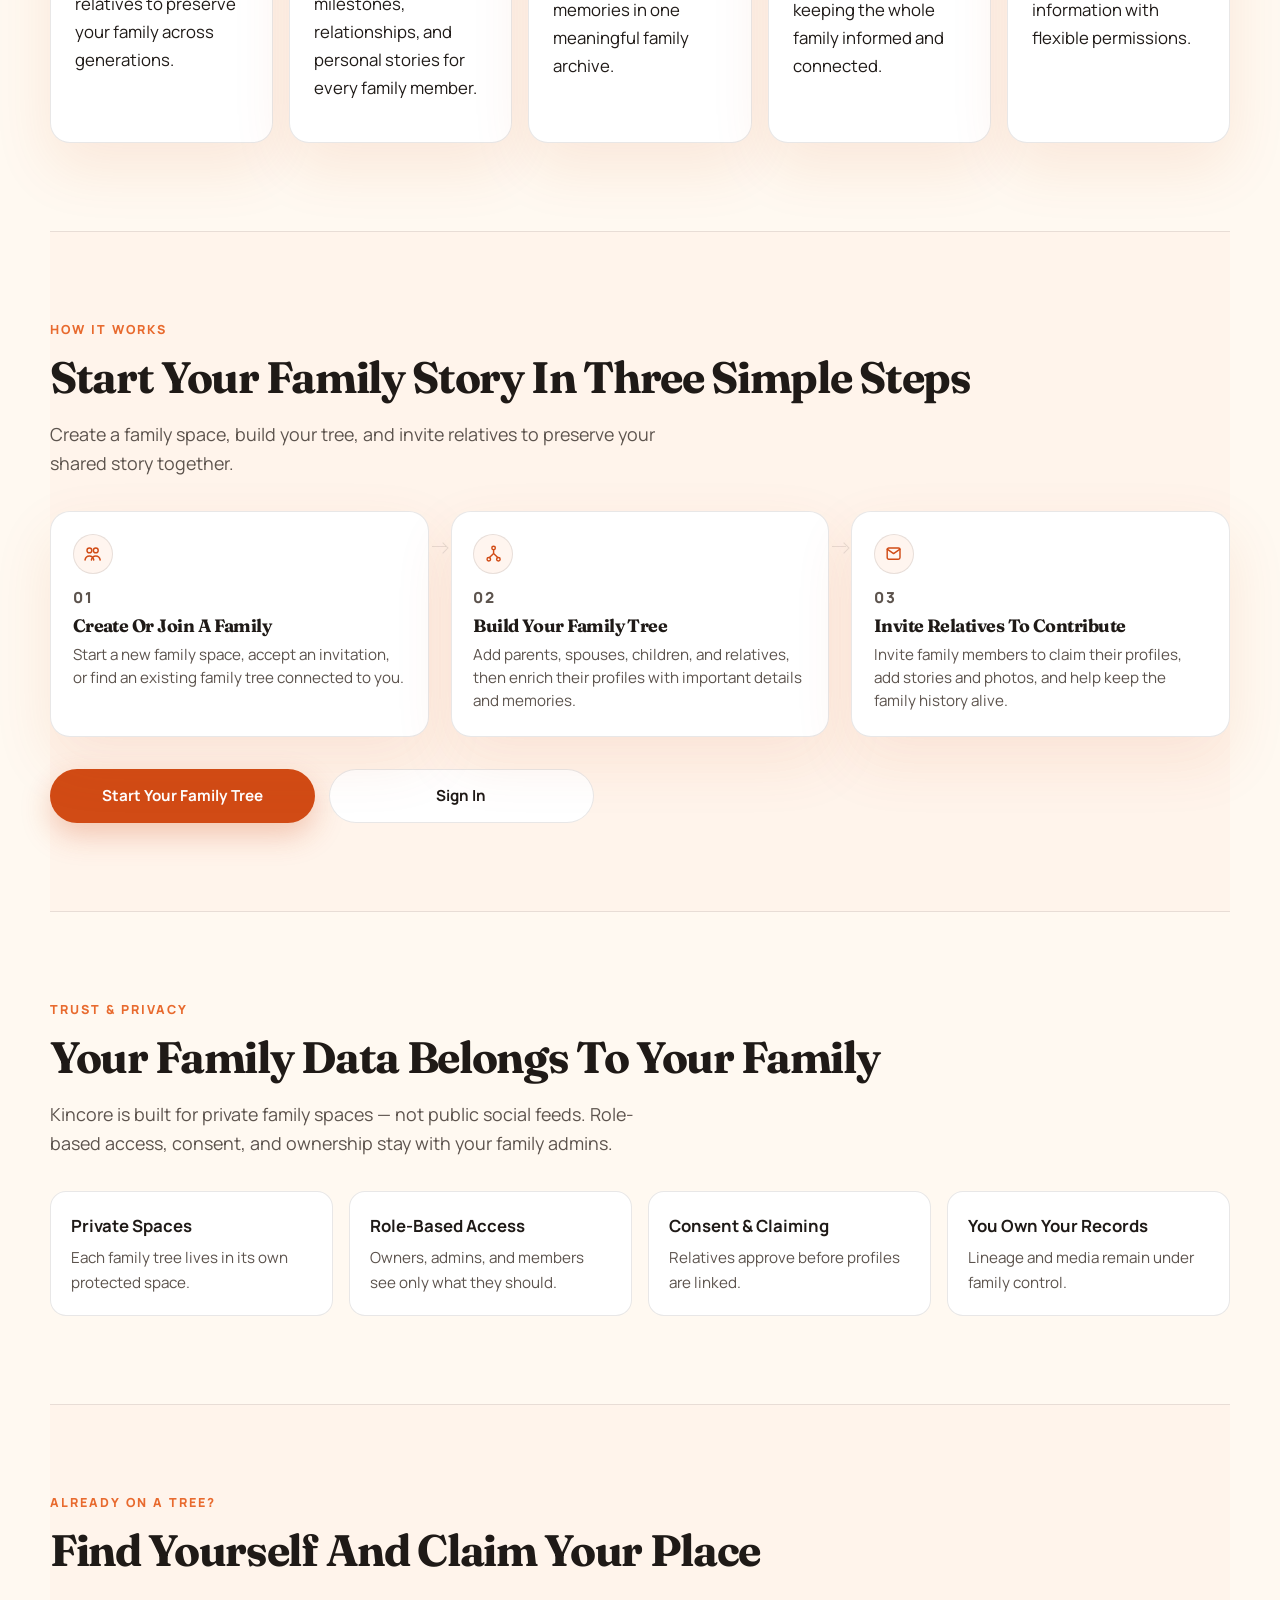
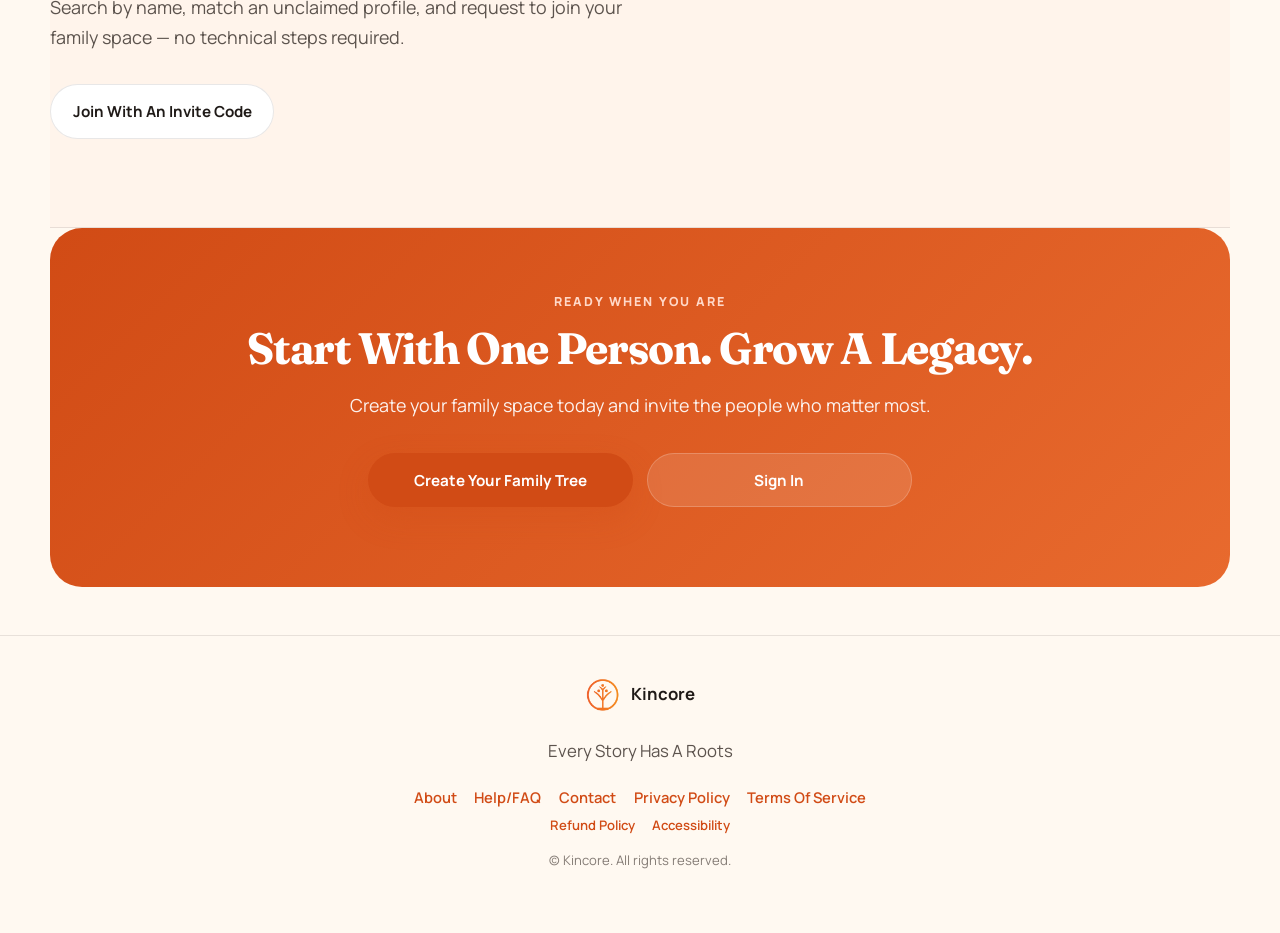
==== commit 43e325df: "Remove the hairline under the header logo. Co-authored-by: Cursor <cursoragent@cursor.com>" ====
--- a/index.html
+++ b/index.html
@@ -24,7 +24,7 @@
 
     <header class="top">
       <a class="brand" href="#top">
-        <img src="/logo.png" width="44" height="44" alt="" class="brand-logo" />
+        <img src="/logo.png?v=2" width="44" height="44" alt="" class="brand-logo" />
         <span>Kincore</span>
       </a>
       <nav class="nav" aria-label="Primary">
@@ -280,7 +280,7 @@
 
     <footer class="site-foot">
       <div class="foot-brand">
-        <img src="/logo.png" width="36" height="36" alt="" class="brand-logo" />
+        <img src="/logo.png?v=2" width="36" height="36" alt="" class="brand-logo" />
         <strong>Kincore</strong>
       </div>
       <p>Every Story Has A Roots</p>
--- a/styles.css
+++ b/styles.css
@@ -84,6 +84,7 @@
 }
 
 .brand-logo {
+  display: block;
   object-fit: contain;
   background: transparent;
 }
@@ -287,7 +288,7 @@
 .screen-row {
   display: flex;
   flex-wrap: nowrap;
-  gap: 1.1rem;
+  gap: 0.85rem;
   overflow-x: auto;
   overflow-y: hidden;
   scroll-snap-type: x mandatory;
@@ -307,12 +308,12 @@
 }
 
 .screen-card {
-  flex: 0 0 min(72vw, 280px);
+  flex: 0 0 min(48vw, 200px);
   scroll-snap-align: start;
   background: var(--surface);
   border: 1px solid var(--line);
-  border-radius: 1.25rem;
-  padding: 0.85rem 0.85rem 1.15rem;
+  border-radius: 1.15rem;
+  padding: 0.45rem 0.45rem 0.8rem;
   box-shadow: var(--shadow);
 }
 
@@ -320,20 +321,21 @@
   width: 100%;
   height: auto;
   display: block;
-  border-radius: 0.9rem;
+  border-radius: 0.95rem;
   background: var(--sand);
+  box-shadow: 0 0 0 1px var(--line);
 }
 
 .screen-card h3 {
-  margin: 0.85rem 0.25rem 0.3rem;
-  font-size: 1.05rem;
+  margin: 0.65rem 0.2rem 0.2rem;
+  font-size: 0.95rem;
 }
 
 .screen-card p {
-  margin: 0 0.25rem;
-  color: var(--muted);
-  font-size: 0.92rem;
-  line-height: 1.45;
+  margin: 0 0.2rem;
+  color: var(--muted);
+  font-size: 0.82rem;
+  line-height: 1.4;
 }
 
 .shot-bar {
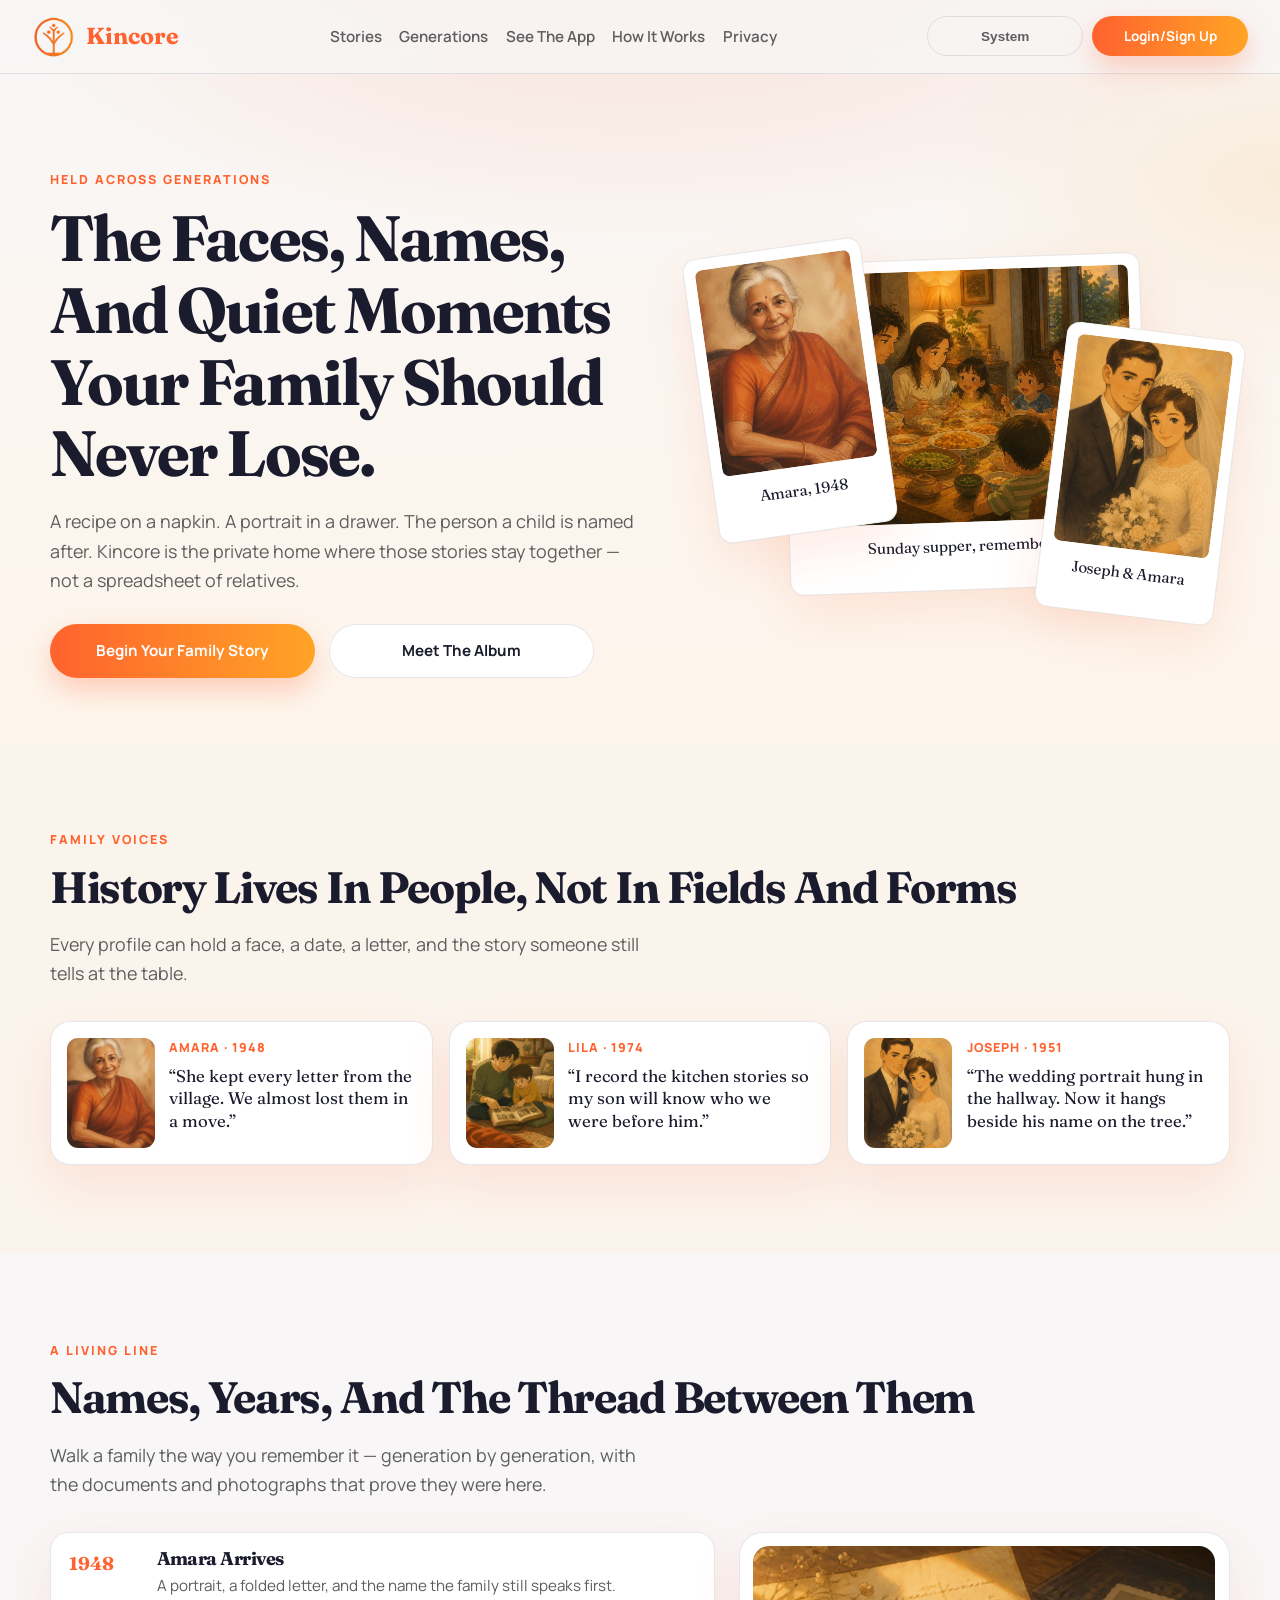
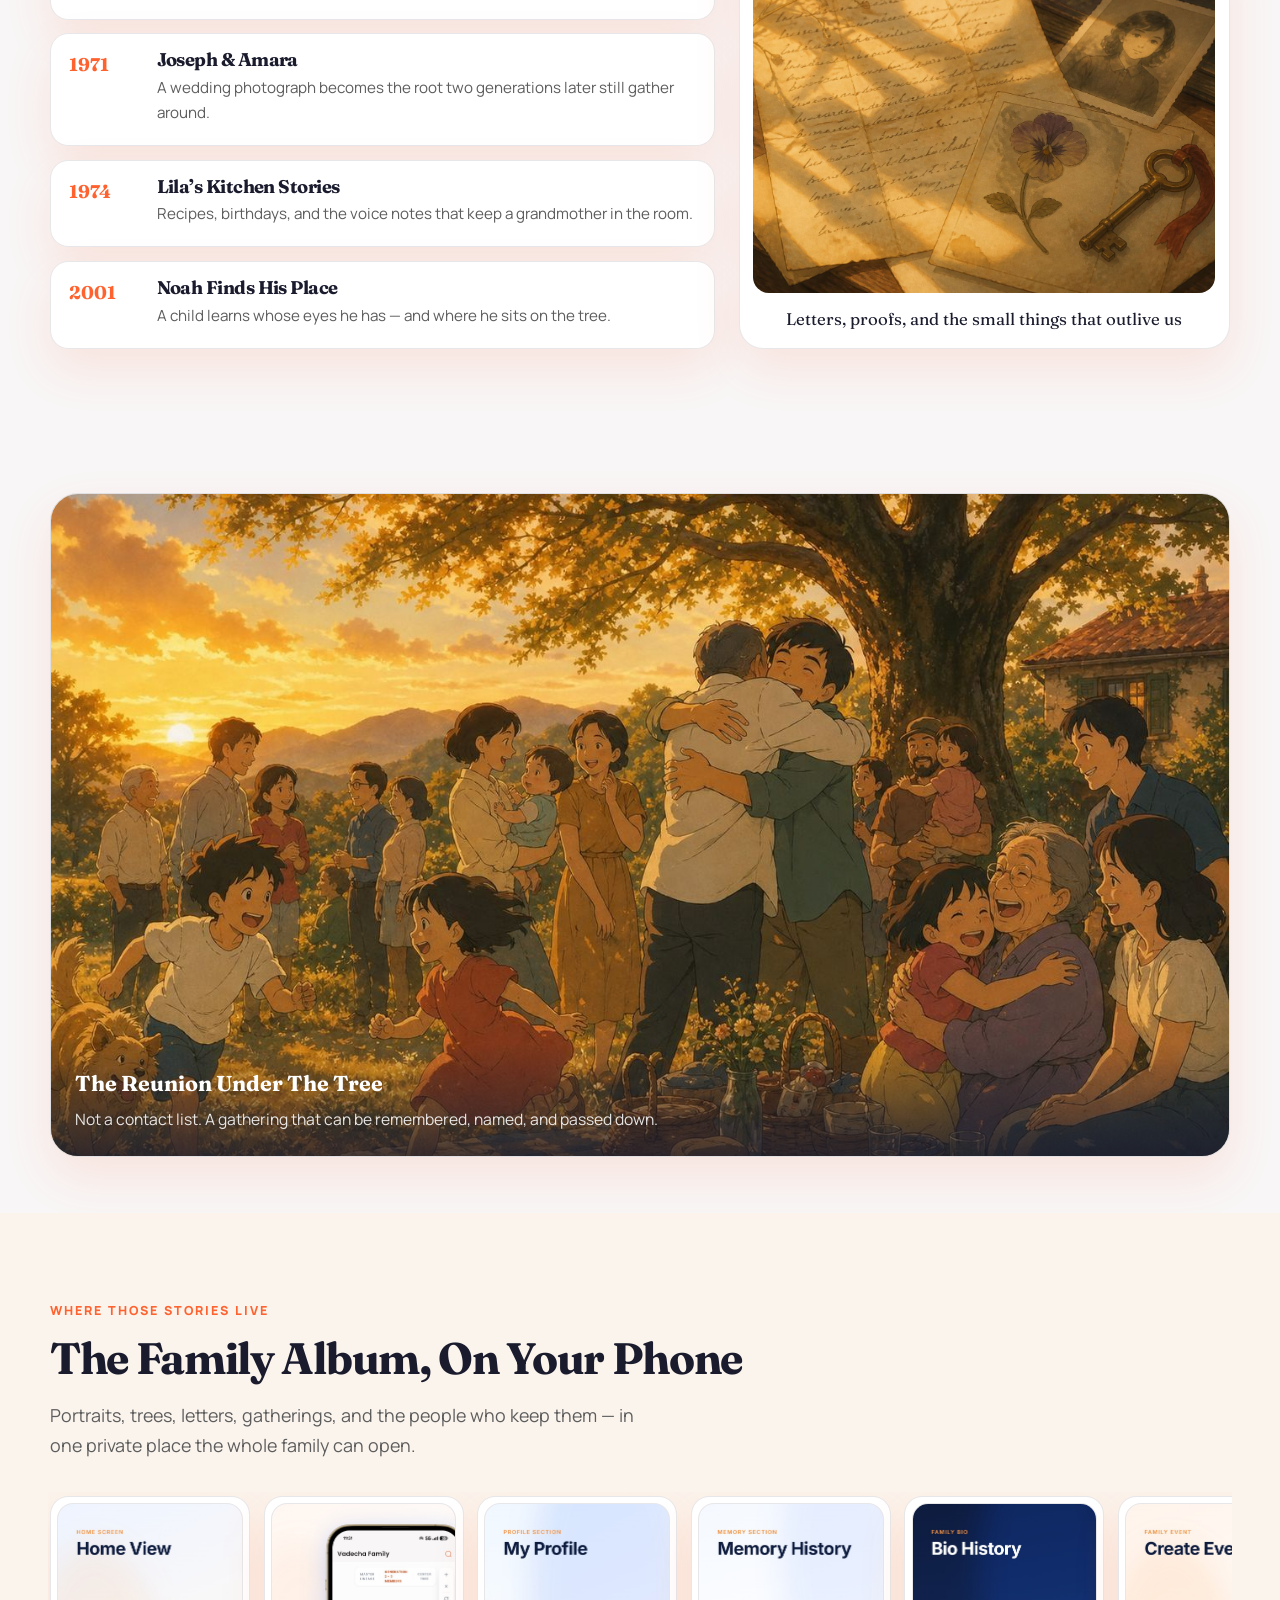
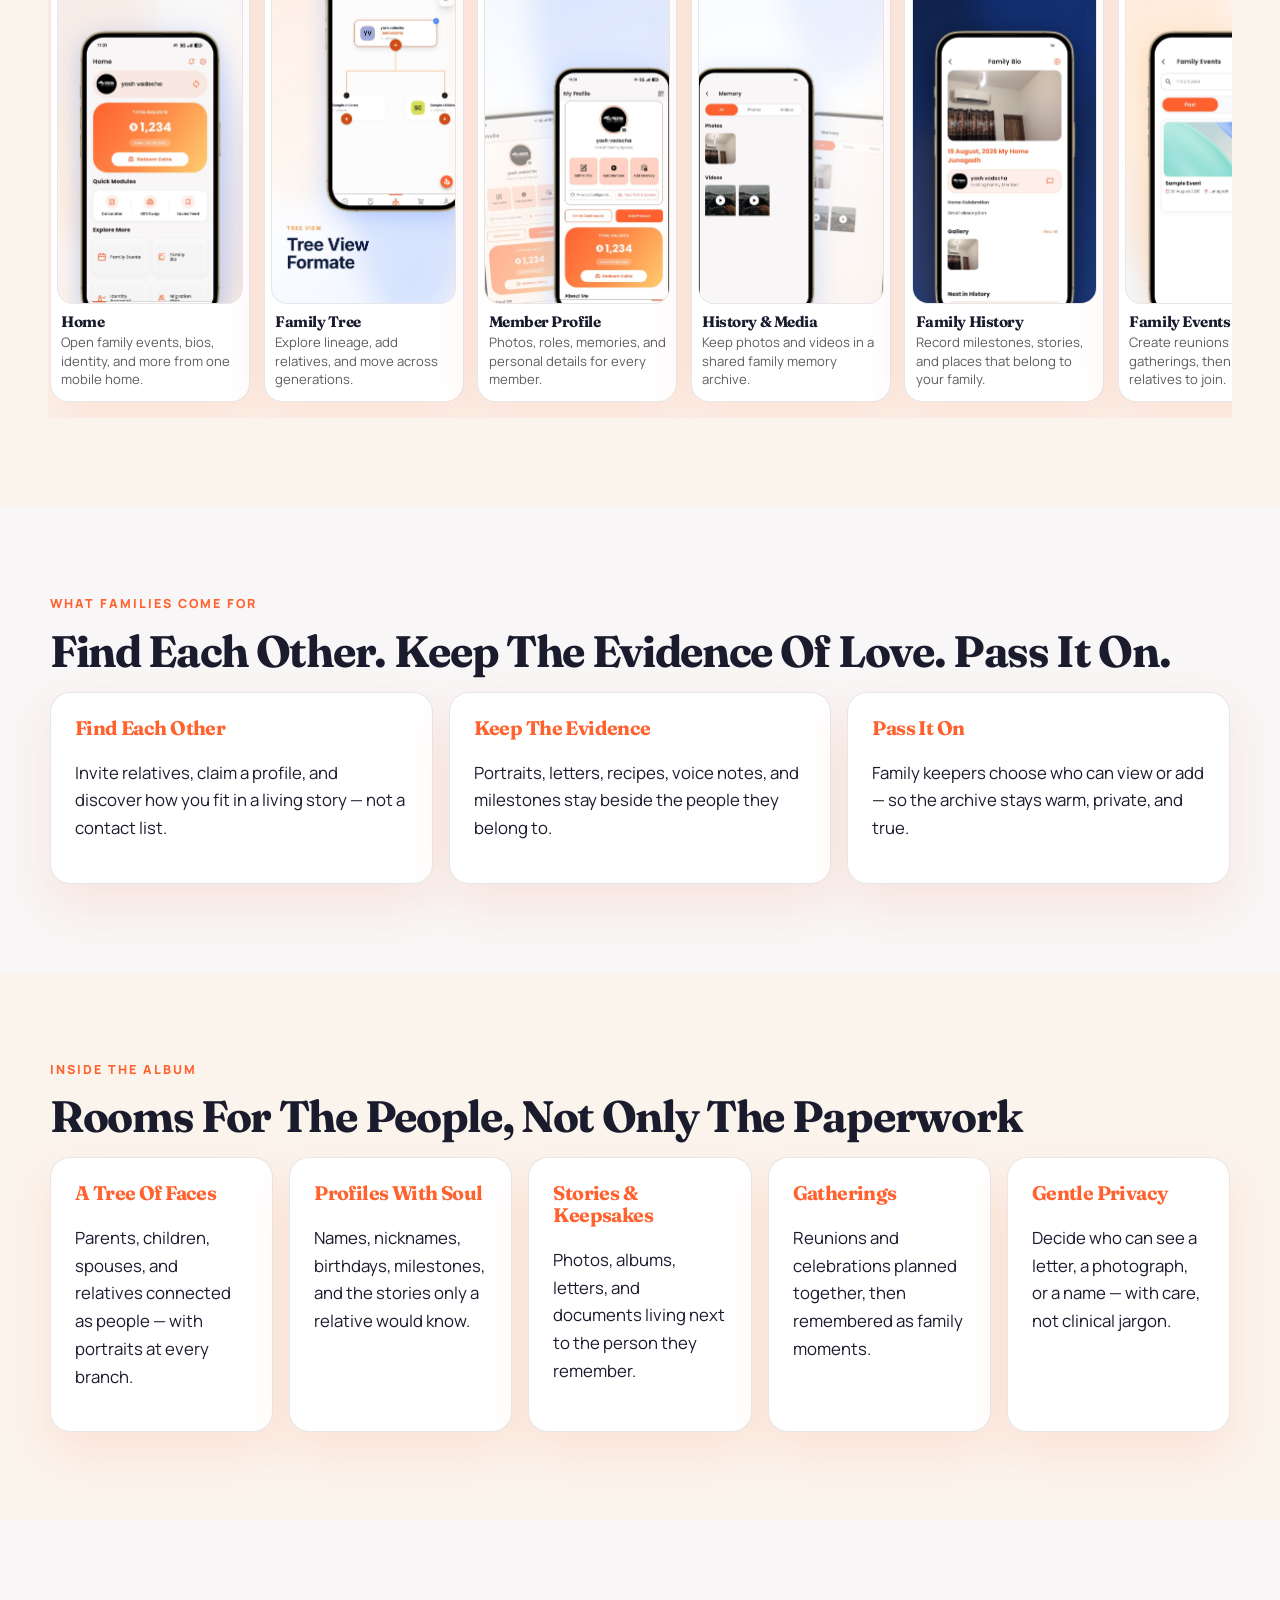
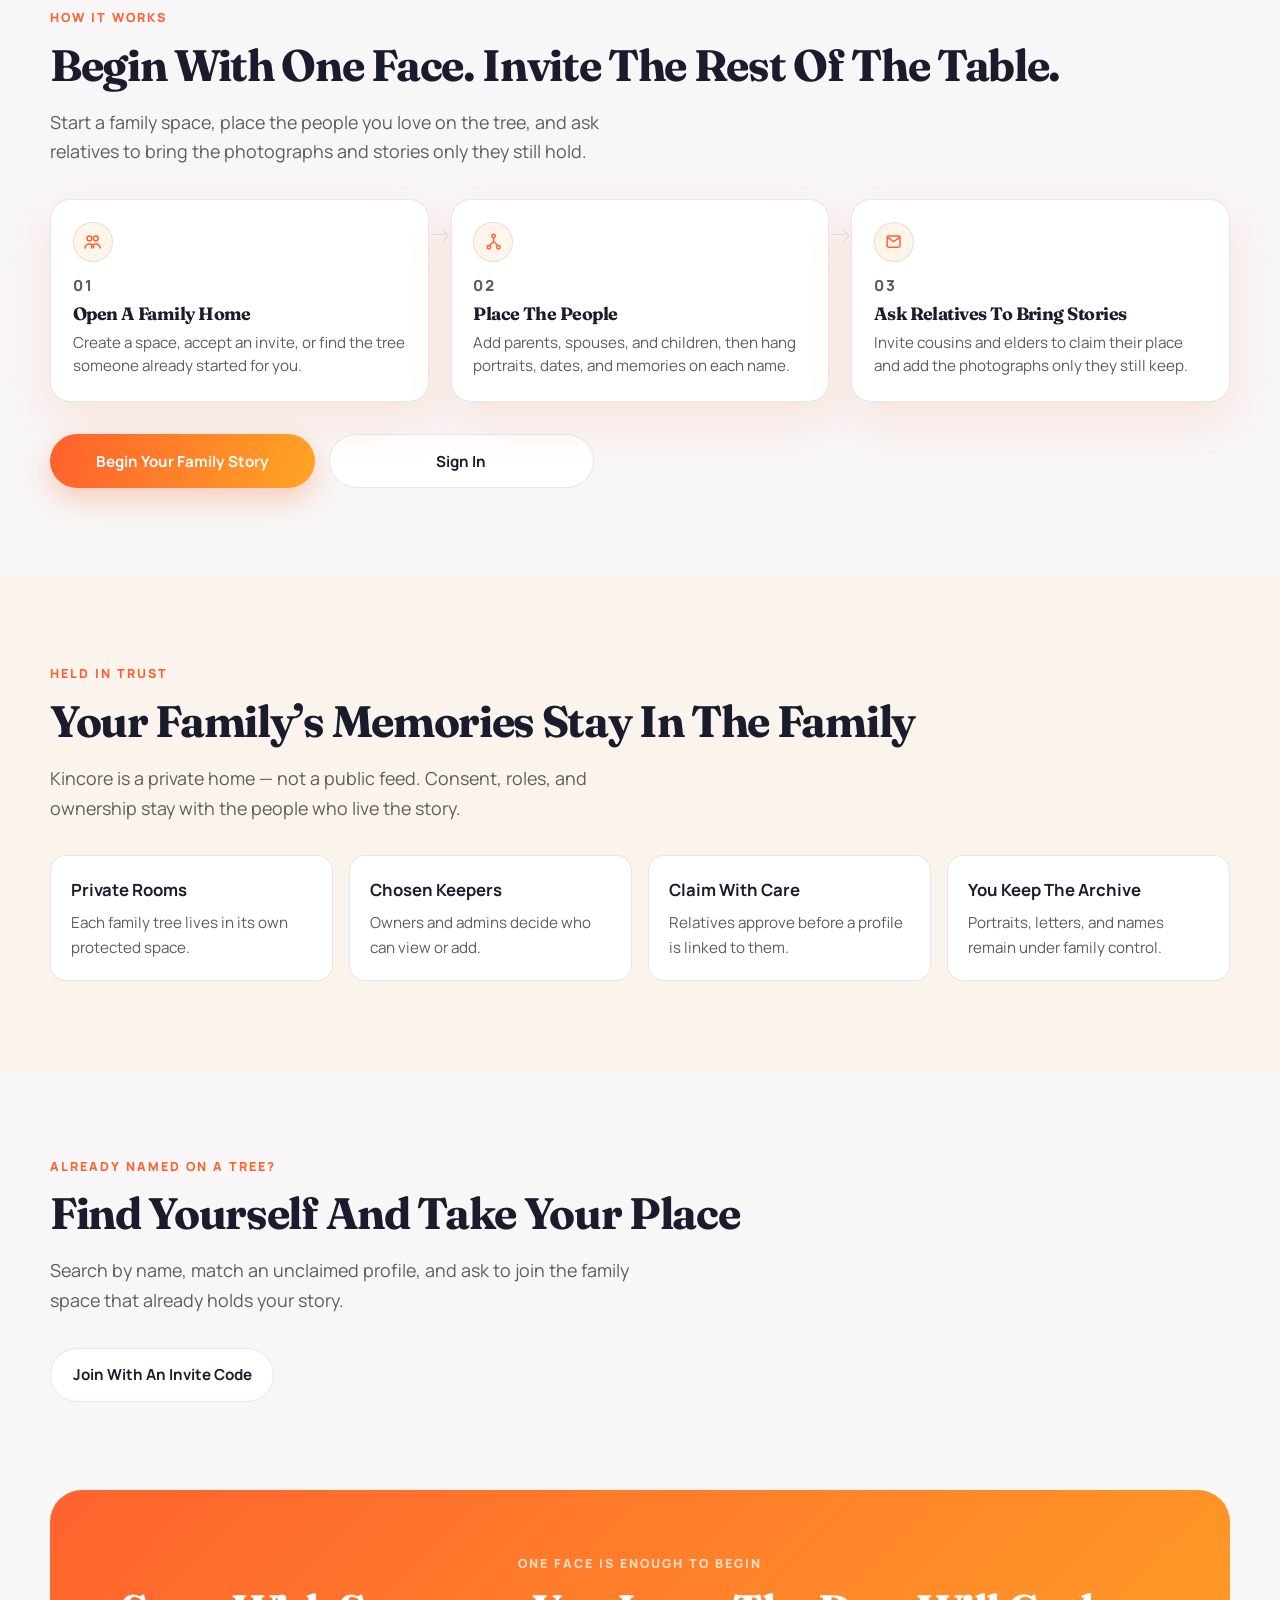
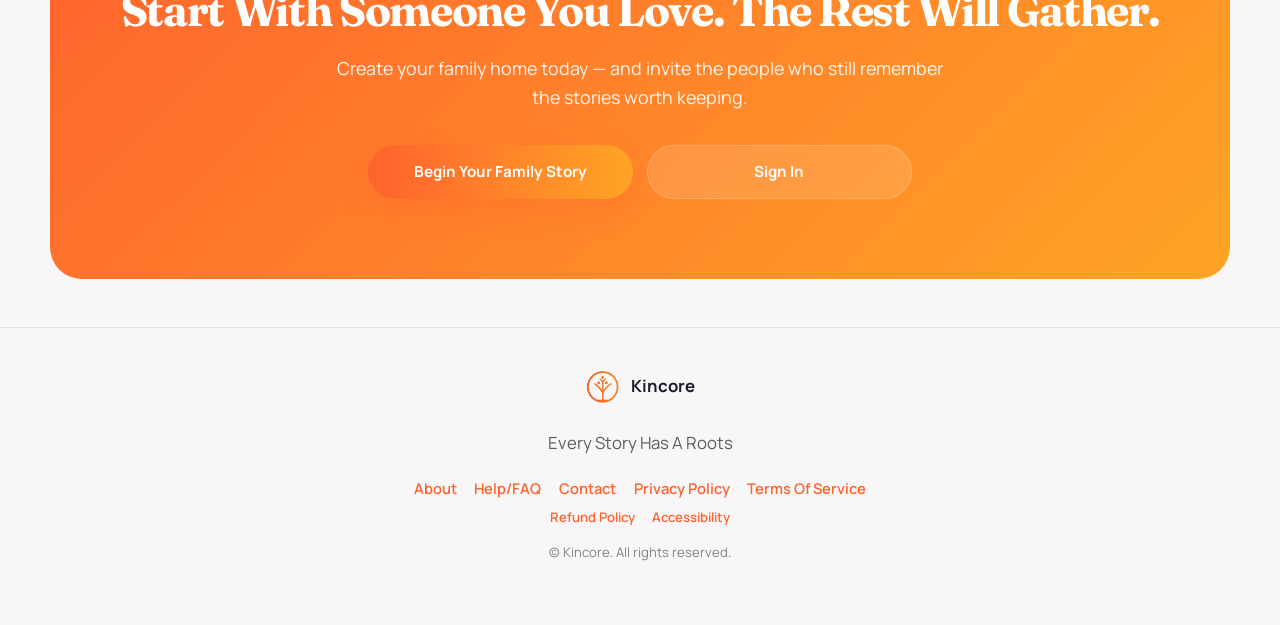
==== commit 44b1b2c6: "Warm the landing with family storytelling and a blended theme. Match the app orange palette, add por" ====
--- a/index.html
+++ b/index.html
@@ -6,7 +6,7 @@
     <title>Kincore — Preserve Your Family Story</title>
     <meta
       name="description"
-      content="Build your family tree, safeguard treasured memories, and bring your extended family together in one private digital home."
+      content="Preserve family portraits, letters, names, and generational stories in one private home — so the people you love are never only a list of fields."
     />
     <link rel="icon" href="/favicon.png" type="image/png" sizes="64x64" />
     <link rel="icon" type="image/png" sizes="32x32" href="/favicon-32x32.png" />
@@ -18,6 +18,7 @@
     />
     <link rel="stylesheet" href="/styles.css" />
     <script src="/theme.js"></script>
+    <script src="/nav.js"></script>
   </head>
   <body>
     <div class="sky" aria-hidden="true"></div>
@@ -27,71 +28,146 @@
         <img src="/logo.png?v=2" width="44" height="44" alt="" class="brand-logo" />
         <span>Kincore</span>
       </a>
-      <nav class="nav" aria-label="Primary">
+      <button type="button" class="menu-btn" data-menu-toggle aria-expanded="false" aria-controls="site-nav" aria-label="Open menu">
+        <span class="menu-btn-bars" aria-hidden="true"></span>
+      </button>
+      <nav class="nav" id="site-nav" aria-label="Primary">
+        <a href="#stories">Stories</a>
+        <a href="#lineage">Generations</a>
         <a href="#app">See The App</a>
-        <a href="#features">Features</a>
         <a href="#how">How It Works</a>
         <a href="#privacy">Privacy</a>
       </nav>
       <div class="top-actions">
         <button type="button" class="btn ghost sm" data-theme-toggle aria-pressed="false" aria-label="Theme: System">System</button>
-        <a class="btn primary sm" href="https://uat-app.kincore.com/">Login/Sign Up</a>
+        <a class="btn primary sm" href="/login.html">Login/Sign Up</a>
       </div>
     </header>
 
     <main id="top">
       <section class="hero section-wide">
         <div class="hero-copy">
-          <p class="eyebrow">Family Legacy, Connected</p>
-          <h1>Preserve Your Family Story. Connect Every Generation.</h1>
+          <p class="eyebrow">Held Across Generations</p>
+          <h1>The Faces, Names, And Quiet Moments Your Family Should Never Lose.</h1>
           <p class="lede">
-            Build your family tree, safeguard treasured memories, and bring your
-            extended family together in one private digital home.
+            A recipe on a napkin. A portrait in a drawer. The person a child
+            is named after. Kincore is the private home where those stories
+            stay together — not a spreadsheet of relatives.
           </p>
           <div class="cta-row">
-            <a class="btn primary" href="https://uat-app.kincore.com/">Create Your Family Tree</a>
-            <a class="btn soft" href="#how">Explore How Kincore Works</a>
+            <a class="btn primary" href="/login.html?view=signup">Begin Your Family Story</a>
+            <a class="btn soft" href="#stories">Meet The Album</a>
           </div>
         </div>
-      </section>
-
-      <section class="section section-wide tint" id="value">
-        <p class="eyebrow">Why Families Choose Kincore</p>
-        <h2>More Than Names On A Chart — A Living Family Home</h2>
-        <p class="section-lede">
-          Kincore helps you protect family identity, connect generations, and
-          manage your legacy with warmth and clarity — not spreadsheets.
-        </p>
-        <div class="quote-cards">
-          <blockquote>
-            “Finally one place where cousins, parents, and grandparents all see the same tree.”
-          </blockquote>
-          <blockquote>
-            “Photos, stories, and milestones stay attached to the people they belong to.”
-          </blockquote>
-        </div>
-      </section>
-
-      <section class="section section-wide" id="demo">
-        <p class="eyebrow">See It In Action</p>
-        <h2>A Family Tree You Can Explore Together</h2>
-        <p class="section-lede">
-          Pan across generations, add relatives from any node, and keep
-          everyone aligned in a single lineage view — on web or mobile.
-        </p>
-        <ul class="check-list">
-          <li>Interactive Multi-Generation Tree</li>
-          <li>Add Spouse, Parent, Child, Or Member In A Few Taps</li>
-          <li>Profiles With Photos, Dates, And Family Notes</li>
-        </ul>
+        <div class="hero-album" aria-hidden="false">
+          <figure class="polaroid polaroid-main">
+            <img src="/stories/story-gathering.jpg" alt="Three generations gathered around a family table" width="800" height="533" />
+            <figcaption>Sunday supper, remembered</figcaption>
+          </figure>
+          <figure class="polaroid polaroid-a">
+            <img src="/stories/story-portrait.jpg" alt="Portrait of Amara, family elder" width="320" height="480" />
+            <figcaption>Amara, 1948</figcaption>
+          </figure>
+          <figure class="polaroid polaroid-b">
+            <img src="/stories/story-couple.jpg" alt="Heirloom wedding portrait of Joseph and Amara" width="320" height="480" />
+            <figcaption>Joseph &amp; Amara</figcaption>
+          </figure>
+        </div>
+      </section>
+
+      <section class="section section-wide tint" id="stories">
+        <p class="eyebrow">Family Voices</p>
+        <h2>History Lives In People, Not In Fields And Forms</h2>
+        <p class="section-lede">
+          Every profile can hold a face, a date, a letter, and the story
+          someone still tells at the table.
+        </p>
+        <div class="voice-grid">
+          <article class="voice-card">
+            <img src="/stories/story-portrait.jpg" alt="" />
+            <div>
+              <p class="voice-name">Amara · 1948</p>
+              <blockquote>“She kept every letter from the village. We almost lost them in a move.”</blockquote>
+            </div>
+          </article>
+          <article class="voice-card">
+            <img src="/stories/story-father-child.jpg" alt="" />
+            <div>
+              <p class="voice-name">Lila · 1974</p>
+              <blockquote>“I record the kitchen stories so my son will know who we were before him.”</blockquote>
+            </div>
+          </article>
+          <article class="voice-card">
+            <img src="/stories/story-couple.jpg" alt="" />
+            <div>
+              <p class="voice-name">Joseph · 1951</p>
+              <blockquote>“The wedding portrait hung in the hallway. Now it hangs beside his name on the tree.”</blockquote>
+            </div>
+          </article>
+        </div>
+      </section>
+
+      <section class="section section-wide" id="lineage">
+        <p class="eyebrow">A Living Line</p>
+        <h2>Names, Years, And The Thread Between Them</h2>
+        <p class="section-lede">
+          Walk a family the way you remember it — generation by generation,
+          with the documents and photographs that prove they were here.
+        </p>
+        <div class="lineage-layout">
+          <ol class="lineage">
+            <li>
+              <time datetime="1948">1948</time>
+              <div>
+                <h3>Amara Arrives</h3>
+                <p>A portrait, a folded letter, and the name the family still speaks first.</p>
+              </div>
+            </li>
+            <li>
+              <time datetime="1971">1971</time>
+              <div>
+                <h3>Joseph &amp; Amara</h3>
+                <p>A wedding photograph becomes the root two generations later still gather around.</p>
+              </div>
+            </li>
+            <li>
+              <time datetime="1974">1974</time>
+              <div>
+                <h3>Lila’s Kitchen Stories</h3>
+                <p>Recipes, birthdays, and the voice notes that keep a grandmother in the room.</p>
+              </div>
+            </li>
+            <li>
+              <time datetime="2001">2001</time>
+              <div>
+                <h3>Noah Finds His Place</h3>
+                <p>A child learns whose eyes he has — and where he sits on the tree.</p>
+              </div>
+            </li>
+          </ol>
+          <figure class="keepsake">
+            <img src="/stories/story-letter.jpg" alt="Heirloom letter, photograph, and keepsakes from a family archive" width="700" height="467" />
+            <figcaption>Letters, proofs, and the small things that outlive us</figcaption>
+          </figure>
+        </div>
+      </section>
+
+      <section class="moment section-wide" id="moments">
+        <figure class="moment-frame">
+          <img src="/stories/story-reunion.jpg" alt="Family reunion under a tree at golden hour" width="1400" height="788" />
+          <figcaption>
+            <strong>The Reunion Under The Tree</strong>
+            <span>Not a contact list. A gathering that can be remembered, named, and passed down.</span>
+          </figcaption>
+        </figure>
       </section>
 
       <section class="section section-wide tint" id="app">
-        <p class="eyebrow">See The App</p>
-        <h2>The Family Platform, On Your Phone</h2>
-        <p class="section-lede">
-          Real mobile screens for the family tree, member profiles, history,
-          media, events, and family governance.
+        <p class="eyebrow">Where Those Stories Live</p>
+        <h2>The Family Album, On Your Phone</h2>
+        <p class="section-lede">
+          Portraits, trees, letters, gatherings, and the people who keep them —
+          in one private place the whole family can open.
         </p>
         <div class="screen-row" tabindex="0" aria-label="App screens">
           <article class="screen-card">
@@ -142,58 +218,58 @@
         </div>
       </section>
 
-      <section class="section section-wide tint" id="benefits">
-        <p class="eyebrow">Three Pillars</p>
-        <h2>Connect. Preserve. Govern.</h2>
+      <section class="section section-wide" id="benefits">
+        <p class="eyebrow">What Families Come For</p>
+        <h2>Find Each Other. Keep The Evidence Of Love. Pass It On.</h2>
         <div class="pillars">
           <article class="pillar">
-            <h3>Connect</h3>
-            <p>Invite relatives, claim your profile, and discover how you fit in the family story.</p>
+            <h3>Find Each Other</h3>
+            <p>Invite relatives, claim a profile, and discover how you fit in a living story — not a contact list.</p>
           </article>
           <article class="pillar">
-            <h3>Preserve</h3>
-            <p>Store photos, documents, milestones, and oral history beside the people they honor.</p>
+            <h3>Keep The Evidence</h3>
+            <p>Portraits, letters, recipes, voice notes, and milestones stay beside the people they belong to.</p>
           </article>
           <article class="pillar">
-            <h3>Govern</h3>
-            <p>Family admins control who can view or edit — with roles that respect your traditions.</p>
-          </article>
-        </div>
-      </section>
-
-      <section class="section section-wide" id="features">
-        <p class="eyebrow">Inside Kincore</p>
-        <h2>Everything Your Family Needs In One Place</h2>
+            <h3>Pass It On</h3>
+            <p>Family keepers choose who can view or add — so the archive stays warm, private, and true.</p>
+          </article>
+        </div>
+      </section>
+
+      <section class="section section-wide tint" id="features">
+        <p class="eyebrow">Inside The Album</p>
+        <h2>Rooms For The People, Not Only The Paperwork</h2>
         <div class="feature-grid">
           <article class="feature-card">
-            <h3>Build Your Family Tree</h3>
-            <p>Connect parents, children, spouses, and relatives to preserve your family across generations.</p>
-          </article>
-          <article class="feature-card">
-            <h3>Rich Member Profiles</h3>
-            <p>Capture names, photos, birthdays, milestones, relationships, and personal stories for every family member.</p>
-          </article>
-          <article class="feature-card">
-            <h3>Stories &amp; Media</h3>
-            <p>Preserve treasured photos, albums, documents, and memories in one meaningful family archive.</p>
-          </article>
-          <article class="feature-card">
-            <h3>Family Events</h3>
-            <p>Plan reunions, celebrations, and gatherings while keeping the whole family informed and connected.</p>
-          </article>
-          <article class="feature-card">
-            <h3>Privacy &amp; Access</h3>
-            <p>Control who can view, contribute to, or manage your family’s information with flexible permissions.</p>
-          </article>
-        </div>
-      </section>
-
-      <section class="section section-wide tint" id="how">
+            <h3>A Tree Of Faces</h3>
+            <p>Parents, children, spouses, and relatives connected as people — with portraits at every branch.</p>
+          </article>
+          <article class="feature-card">
+            <h3>Profiles With Soul</h3>
+            <p>Names, nicknames, birthdays, milestones, and the stories only a relative would know.</p>
+          </article>
+          <article class="feature-card">
+            <h3>Stories &amp; Keepsakes</h3>
+            <p>Photos, albums, letters, and documents living next to the person they remember.</p>
+          </article>
+          <article class="feature-card">
+            <h3>Gatherings</h3>
+            <p>Reunions and celebrations planned together, then remembered as family moments.</p>
+          </article>
+          <article class="feature-card">
+            <h3>Gentle Privacy</h3>
+            <p>Decide who can see a letter, a photograph, or a name — with care, not clinical jargon.</p>
+          </article>
+        </div>
+      </section>
+
+      <section class="section section-wide" id="how">
         <p class="eyebrow">How It Works</p>
-        <h2>Start Your Family Story In Three Simple Steps</h2>
-        <p class="section-lede">
-          Create a family space, build your tree, and invite relatives to preserve
-          your shared story together.
+        <h2>Begin With One Face. Invite The Rest Of The Table.</h2>
+        <p class="section-lede">
+          Start a family space, place the people you love on the tree, and ask
+          relatives to bring the photographs and stories only they still hold.
         </p>
         <div class="how-steps">
           <article class="how-card">
@@ -206,8 +282,8 @@
               </svg>
             </span>
             <p class="how-num">01</p>
-            <h3>Create Or Join A Family</h3>
-            <p>Start a new family space, accept an invitation, or find an existing family tree connected to you.</p>
+            <h3>Open A Family Home</h3>
+            <p>Create a space, accept an invite, or find the tree someone already started for you.</p>
           </article>
           <article class="how-card">
             <span class="how-icon" aria-hidden="true">
@@ -219,8 +295,8 @@
               </svg>
             </span>
             <p class="how-num">02</p>
-            <h3>Build Your Family Tree</h3>
-            <p>Add parents, spouses, children, and relatives, then enrich their profiles with important details and memories.</p>
+            <h3>Place The People</h3>
+            <p>Add parents, spouses, and children, then hang portraits, dates, and memories on each name.</p>
           </article>
           <article class="how-card">
             <span class="how-icon" aria-hidden="true">
@@ -230,50 +306,51 @@
               </svg>
             </span>
             <p class="how-num">03</p>
-            <h3>Invite Relatives To Contribute</h3>
-            <p>Invite family members to claim their profiles, add stories and photos, and help keep the family history alive.</p>
+            <h3>Ask Relatives To Bring Stories</h3>
+            <p>Invite cousins and elders to claim their place and add the photographs only they still keep.</p>
           </article>
         </div>
         <div class="cta-row">
-          <a class="btn primary" href="https://uat-app.kincore.com/">Start Your Family Tree</a>
-          <a class="btn soft" href="https://uat-app.kincore.com/">Sign In</a>
-        </div>
-      </section>
-
-      <section class="section section-wide" id="privacy">
-        <p class="eyebrow">Trust &amp; Privacy</p>
-        <h2>Your Family Data Belongs To Your Family</h2>
-        <p class="section-lede">
-          Kincore is built for private family spaces — not public social feeds.
-          Role-based access, consent, and ownership stay with your family admins.
+          <a class="btn primary" href="/login.html?view=signup">Begin Your Family Story</a>
+          <a class="btn soft" href="/login.html">Sign In</a>
+        </div>
+      </section>
+
+      <section class="section section-wide tint" id="privacy">
+        <p class="eyebrow">Held In Trust</p>
+        <h2>Your Family’s Memories Stay In The Family</h2>
+        <p class="section-lede">
+          Kincore is a private home — not a public feed. Consent, roles, and
+          ownership stay with the people who live the story.
         </p>
         <div class="trust-grid">
-          <div><strong>Private Spaces</strong><p>Each family tree lives in its own protected space.</p></div>
-          <div><strong>Role-Based Access</strong><p>Owners, admins, and members see only what they should.</p></div>
-          <div><strong>Consent &amp; Claiming</strong><p>Relatives approve before profiles are linked.</p></div>
-          <div><strong>You Own Your Records</strong><p>Lineage and media remain under family control.</p></div>
-        </div>
-      </section>
-
-      <section class="section section-wide tint" id="join">
-        <p class="eyebrow">Already On A Tree?</p>
-        <h2>Find Yourself And Claim Your Place</h2>
-        <p class="section-lede">
-          Search by name, match an unclaimed profile, and request to join your
-          family space — no technical steps required.
+          <div><strong>Private Rooms</strong><p>Each family tree lives in its own protected space.</p></div>
+          <div><strong>Chosen Keepers</strong><p>Owners and admins decide who can view or add.</p></div>
+          <div><strong>Claim With Care</strong><p>Relatives approve before a profile is linked to them.</p></div>
+          <div><strong>You Keep The Archive</strong><p>Portraits, letters, and names remain under family control.</p></div>
+        </div>
+      </section>
+
+      <section class="section section-wide" id="join">
+        <p class="eyebrow">Already Named On A Tree?</p>
+        <h2>Find Yourself And Take Your Place</h2>
+        <p class="section-lede">
+          Search by name, match an unclaimed profile, and ask to join the
+          family space that already holds your story.
         </p>
         <a class="btn soft" href="/join.html">Join With An Invite Code</a>
       </section>
 
       <section class="closing section-wide">
-        <p class="eyebrow light">Ready When You Are</p>
-        <h2>Start With One Person. Grow A Legacy.</h2>
+        <p class="eyebrow light">One Face Is Enough To Begin</p>
+        <h2>Start With Someone You Love. The Rest Will Gather.</h2>
         <p class="section-lede light">
-          Create your family space today and invite the people who matter most.
+          Create your family home today — and invite the people who still
+          remember the stories worth keeping.
         </p>
         <div class="cta-row center">
-          <a class="btn primary" href="https://uat-app.kincore.com/">Create Your Family Tree</a>
-          <a class="btn soft light" href="https://uat-app.kincore.com/">Sign In</a>
+          <a class="btn primary" href="/login.html?view=signup">Begin Your Family Story</a>
+          <a class="btn soft light" href="/login.html">Sign In</a>
         </div>
       </section>
     </main>
--- a/styles.css
+++ b/styles.css
@@ -1,28 +1,28 @@
 :root {
-  --ink: #1f1a17;
-  --muted: #5c534d;
-  --paper: #fff9f1;
+  --ink: #1a1c2e;
+  --muted: #5d5d5d;
+  --paper: #f8f6f6;
   --surface: #ffffff;
-  --primary: #d14b15;
-  --primary-deep: #b03d10;
-  --accent: #e86a2e;
-  --accent-deep: #a3410f;
-  --leaf-soft: #fff1e8;
-  --sand: #f5e6d8;
-  --line: rgba(31, 26, 23, 0.1);
-  --shadow: 0 24px 60px rgba(209, 75, 21, 0.1);
+  --primary: #ff622e;
+  --primary-deep: #ee6723;
+  --accent: #ffa425;
+  --accent-deep: #e55b2c;
+  --leaf-soft: #fff1e1;
+  --sand: #fff5e9;
+  --line: rgba(26, 28, 46, 0.1);
+  --shadow: 0 20px 48px rgba(255, 98, 46, 0.12);
   --max: 1180px;
 }
 
 [data-theme="dark"] {
-  --ink: #f5efe8;
+  --ink: #f8f6f6;
   --muted: #b8aea4;
-  --paper: #141110;
+  --paper: #141210;
   --surface: #1c1917;
-  --leaf-soft: #2a2018;
-  --sand: #2a2420;
-  --line: rgba(245, 239, 232, 0.12);
-  --shadow: 0 24px 60px rgba(0, 0, 0, 0.35);
+  --leaf-soft: #1a1614;
+  --sand: #1a1614;
+  --line: rgba(255, 98, 46, 0.14);
+  --shadow: 0 24px 60px rgba(0, 0, 0, 0.4);
 }
 
 * { box-sizing: border-box; }
@@ -44,8 +44,8 @@
   inset: 0;
   z-index: -1;
   background:
-    radial-gradient(ellipse 90% 55% at 50% -5%, rgba(209, 75, 21, 0.14), transparent 58%),
-    radial-gradient(ellipse 50% 40% at 100% 20%, rgba(232, 106, 46, 0.1), transparent 55%),
+    radial-gradient(ellipse 90% 55% at 50% -5%, rgba(255, 98, 46, 0.16), transparent 58%),
+    radial-gradient(ellipse 50% 40% at 100% 20%, rgba(255, 164, 37, 0.12), transparent 55%),
     linear-gradient(180deg, var(--paper) 0%, var(--sand) 100%);
 }
 
@@ -116,6 +116,65 @@
   align-items: center;
 }
 
+.top-actions .btn.sm {
+  box-sizing: border-box;
+  min-width: 9.75rem;
+  height: 2.5rem;
+  padding: 0 1rem;
+  white-space: nowrap;
+}
+
+.menu-btn {
+  display: none;
+  width: 44px;
+  height: 44px;
+  padding: 0;
+  border: 1px solid var(--line);
+  border-radius: 999px;
+  background: var(--surface);
+  color: var(--ink);
+  cursor: pointer;
+  align-items: center;
+  justify-content: center;
+  flex-shrink: 0;
+}
+
+.menu-btn-bars,
+.menu-btn-bars::before,
+.menu-btn-bars::after {
+  display: block;
+  width: 18px;
+  height: 2px;
+  border-radius: 2px;
+  background: currentColor;
+  position: relative;
+  transition: transform 0.2s ease, opacity 0.2s ease, top 0.2s ease;
+}
+
+.menu-btn-bars::before,
+.menu-btn-bars::after {
+  content: "";
+  position: absolute;
+  left: 0;
+}
+
+.menu-btn-bars::before { top: -6px; }
+.menu-btn-bars::after { top: 6px; }
+
+.top.is-open .menu-btn-bars {
+  background: transparent;
+}
+
+.top.is-open .menu-btn-bars::before {
+  top: 0;
+  transform: rotate(45deg);
+}
+
+.top.is-open .menu-btn-bars::after {
+  top: 0;
+  transform: rotate(-45deg);
+}
+
 .btn {
   display: inline-flex;
   align-items: center;
@@ -135,12 +194,14 @@
 .btn.sm { padding: 0.6rem 1rem; font-size: 0.85rem; }
 
 .btn.primary {
-  background: var(--primary);
+  background: linear-gradient(90deg, var(--primary) 0%, var(--accent) 100%);
   color: #fff;
-  box-shadow: 0 12px 30px rgba(209, 75, 21, 0.28);
-}
-
-.btn.primary:hover { background: var(--primary-deep); }
+  box-shadow: 0 12px 28px rgba(255, 98, 46, 0.28);
+}
+
+.btn.primary:hover {
+  background: linear-gradient(90deg, var(--primary-deep) 0%, var(--primary) 100%);
+}
 
 .btn.soft {
   background: var(--surface);
@@ -165,9 +226,15 @@
   padding: clamp(3rem, 8vw, 5.5rem) 0;
 }
 
+/* Full-bleed tint so the wash spans the viewport, not the content column */
 .section.tint {
-  background: color-mix(in srgb, var(--leaf-soft) 65%, transparent);
-  border-block: 1px solid var(--line);
+  width: 100vw;
+  max-width: 100vw;
+  margin-inline: calc(50% - 50vw);
+  padding-inline: max(1rem, calc((100vw - min(var(--max), calc(100vw - 2rem))) / 2));
+  box-sizing: border-box;
+  background: color-mix(in srgb, var(--leaf-soft) 42%, var(--paper));
+  border-block: 0;
 }
 
 .eyebrow {
@@ -175,15 +242,15 @@
   font-weight: 800;
   letter-spacing: 0.16em;
   text-transform: uppercase;
-  color: var(--accent);
+  color: var(--primary);
   margin: 0 0 0.75rem;
 }
 
-.eyebrow.light { color: #ffd8c8; }
+.eyebrow.light { color: #ffe0c8; }
 
 .hero {
   display: grid;
-  grid-template-columns: 1fr;
+  grid-template-columns: 1.05fr 0.95fr;
   gap: clamp(2rem, 5vw, 4rem);
   align-items: center;
   padding: clamp(3rem, 8vw, 6rem) 0 4rem;
@@ -224,12 +291,232 @@
 
 .hero-visual img {
   width: 100%;
-  max-width: 420px;
+  max-width: 520px;
   height: auto;
   display: block;
   margin-inline: auto;
+  border-radius: 2rem;
+  box-shadow: var(--shadow);
+}
+
+.hero-album {
+  position: relative;
+  min-height: 420px;
+  display: grid;
+  place-items: center;
+}
+
+.polaroid {
+  margin: 0;
+  background: var(--surface);
+  border: 1px solid var(--line);
+  border-radius: 0.85rem;
+  padding: 0.7rem 0.7rem 1.9rem;
+  box-shadow: var(--shadow);
+}
+
+.polaroid img {
+  width: 100%;
+  height: auto;
+  display: block;
+  border-radius: 0.45rem;
+  object-fit: cover;
+  aspect-ratio: 3 / 4;
+  background: var(--sand);
+}
+
+.polaroid figcaption {
+  margin-top: 0.7rem;
+  font-family: Fraunces, Georgia, serif;
+  font-size: 0.95rem;
+  text-align: center;
+  color: var(--ink);
+}
+
+.polaroid-main {
+  width: min(100%, 360px);
+  transform: rotate(-2deg);
+  z-index: 1;
+}
+
+.polaroid-main img {
+  aspect-ratio: 4 / 3;
+}
+
+.polaroid-a,
+.polaroid-b {
+  position: absolute;
+  width: min(42%, 180px);
+  z-index: 2;
+}
+
+.polaroid-a {
+  left: 0;
+  top: 8%;
+  transform: rotate(-8deg);
+}
+
+.polaroid-b {
+  right: 0;
+  bottom: 4%;
+  transform: rotate(7deg);
+}
+
+.voice-grid {
+  display: grid;
+  grid-template-columns: repeat(3, minmax(0, 1fr));
+  gap: 1rem;
+}
+
+.voice-card {
+  display: grid;
+  grid-template-columns: 88px 1fr;
+  gap: 0.9rem;
+  align-items: start;
+  padding: 1rem;
+  background: var(--surface);
+  border: 1px solid var(--line);
   border-radius: 1.25rem;
   box-shadow: var(--shadow);
+}
+
+.voice-card img {
+  width: 88px;
+  height: 110px;
+  object-fit: cover;
+  border-radius: 0.7rem;
+  background: var(--sand);
+}
+
+.voice-name {
+  margin: 0 0 0.4rem;
+  font-size: 0.78rem;
+  font-weight: 800;
+  letter-spacing: 0.08em;
+  text-transform: uppercase;
+  color: var(--primary);
+}
+
+.voice-card blockquote {
+  margin: 0;
+  font-family: Fraunces, Georgia, serif;
+  font-size: 1.05rem;
+  line-height: 1.35;
+  color: var(--ink);
+}
+
+.lineage-layout {
+  display: grid;
+  grid-template-columns: 1.15fr 0.85fr;
+  gap: 1.5rem;
+  align-items: stretch;
+}
+
+.lineage {
+  list-style: none;
+  margin: 0;
+  padding: 0;
+  display: grid;
+  gap: 0.85rem;
+}
+
+.lineage li {
+  display: grid;
+  grid-template-columns: 4.5rem 1fr;
+  gap: 1rem;
+  padding: 1rem 1.1rem;
+  background: var(--surface);
+  border: 1px solid var(--line);
+  border-radius: 1.15rem;
+  box-shadow: var(--shadow);
+}
+
+.lineage time {
+  font-family: Fraunces, Georgia, serif;
+  font-weight: 700;
+  font-size: 1.15rem;
+  color: var(--primary);
+}
+
+.lineage h3 {
+  margin: 0 0 0.25rem;
+  font-size: 1.15rem;
+}
+
+.lineage p {
+  margin: 0;
+  color: var(--muted);
+  font-size: 0.95rem;
+}
+
+.keepsake {
+  margin: 0;
+  background: var(--surface);
+  border: 1px solid var(--line);
+  border-radius: 1.5rem;
+  padding: 0.85rem;
+  box-shadow: var(--shadow);
+  display: flex;
+  flex-direction: column;
+}
+
+.keepsake img {
+  width: 100%;
+  height: auto;
+  display: block;
+  border-radius: 1rem;
+  object-fit: cover;
+  aspect-ratio: 4 / 3;
+  background: var(--sand);
+}
+
+.keepsake figcaption {
+  margin-top: 0.85rem;
+  font-family: Fraunces, Georgia, serif;
+  color: var(--ink);
+  text-align: center;
+}
+
+.moment {
+  padding: clamp(2rem, 5vw, 3.5rem) 0;
+}
+
+.moment-frame {
+  margin: 0;
+  position: relative;
+  overflow: hidden;
+  border-radius: 1.75rem;
+  box-shadow: var(--shadow);
+  border: 1px solid var(--line);
+}
+
+.moment-frame img {
+  width: 100%;
+  height: auto;
+  display: block;
+  aspect-ratio: 16 / 9;
+  object-fit: cover;
+}
+
+.moment-frame figcaption {
+  position: absolute;
+  inset: auto 0 0 0;
+  padding: 1.4rem 1.5rem 1.5rem;
+  background: linear-gradient(180deg, transparent, rgba(26, 28, 46, 0.78));
+  color: #fff;
+  display: grid;
+  gap: 0.3rem;
+}
+
+.moment-frame strong {
+  font-family: Fraunces, Georgia, serif;
+  font-size: 1.35rem;
+}
+
+.moment-frame span {
+  color: rgba(255, 255, 255, 0.88);
+  font-size: 0.98rem;
+  max-width: 40rem;
 }
 
 h2 {
@@ -457,7 +744,7 @@
   font-weight: 800;
   letter-spacing: 0.14em;
   text-transform: uppercase;
-  color: var(--accent);
+  color: var(--primary);
 }
 
 .how-card h3 {
@@ -605,19 +892,54 @@
   .feature-grid {
     grid-template-columns: repeat(2, minmax(0, 1fr));
   }
+  .voice-grid {
+    grid-template-columns: 1fr;
+  }
 }
 
 @media (max-width: 900px) {
-  .hero, .split { grid-template-columns: 1fr; }
-  .nav { display: none; }
-  .top { justify-content: center; }
+  .hero, .split, .lineage-layout { grid-template-columns: 1fr; }
+  .hero-album {
+    min-height: 360px;
+    margin-top: 0.5rem;
+  }
+  .polaroid-main { width: min(100%, 300px); }
+  .polaroid-a,
+  .polaroid-b { width: min(38%, 150px); }
+  .top {
+    justify-content: space-between;
+    align-items: center;
+  }
+  .menu-btn { display: inline-flex; margin-left: 0.5rem; }
+  .brand { margin-right: auto; }
+  .nav,
+  .top-actions {
+    display: none;
+    width: 100%;
+  }
+  .nav {
+    flex-direction: column;
+    gap: 0;
+    padding: 0.35rem 0 0.5rem;
+  }
+  .nav a {
+    padding: 0.8rem 0.15rem;
+    border-bottom: 1px solid var(--line);
+  }
+  .top.is-open .nav,
+  .top.is-open .top-actions {
+    display: flex;
+  }
+  .top.is-open .top-actions {
+    padding: 0.85rem 0 0.35rem;
+    justify-content: flex-start;
+  }
   .how-steps { grid-template-columns: 1fr; }
   .how-card:not(:last-child)::before,
   .how-card:not(:last-child)::after { display: none; }
 }
 
 @media (max-width: 560px) {
-  .top-actions { width: 100%; justify-content: center; }
   body { font-size: 1rem; }
   .feature-grid { grid-template-columns: 1fr; }
 
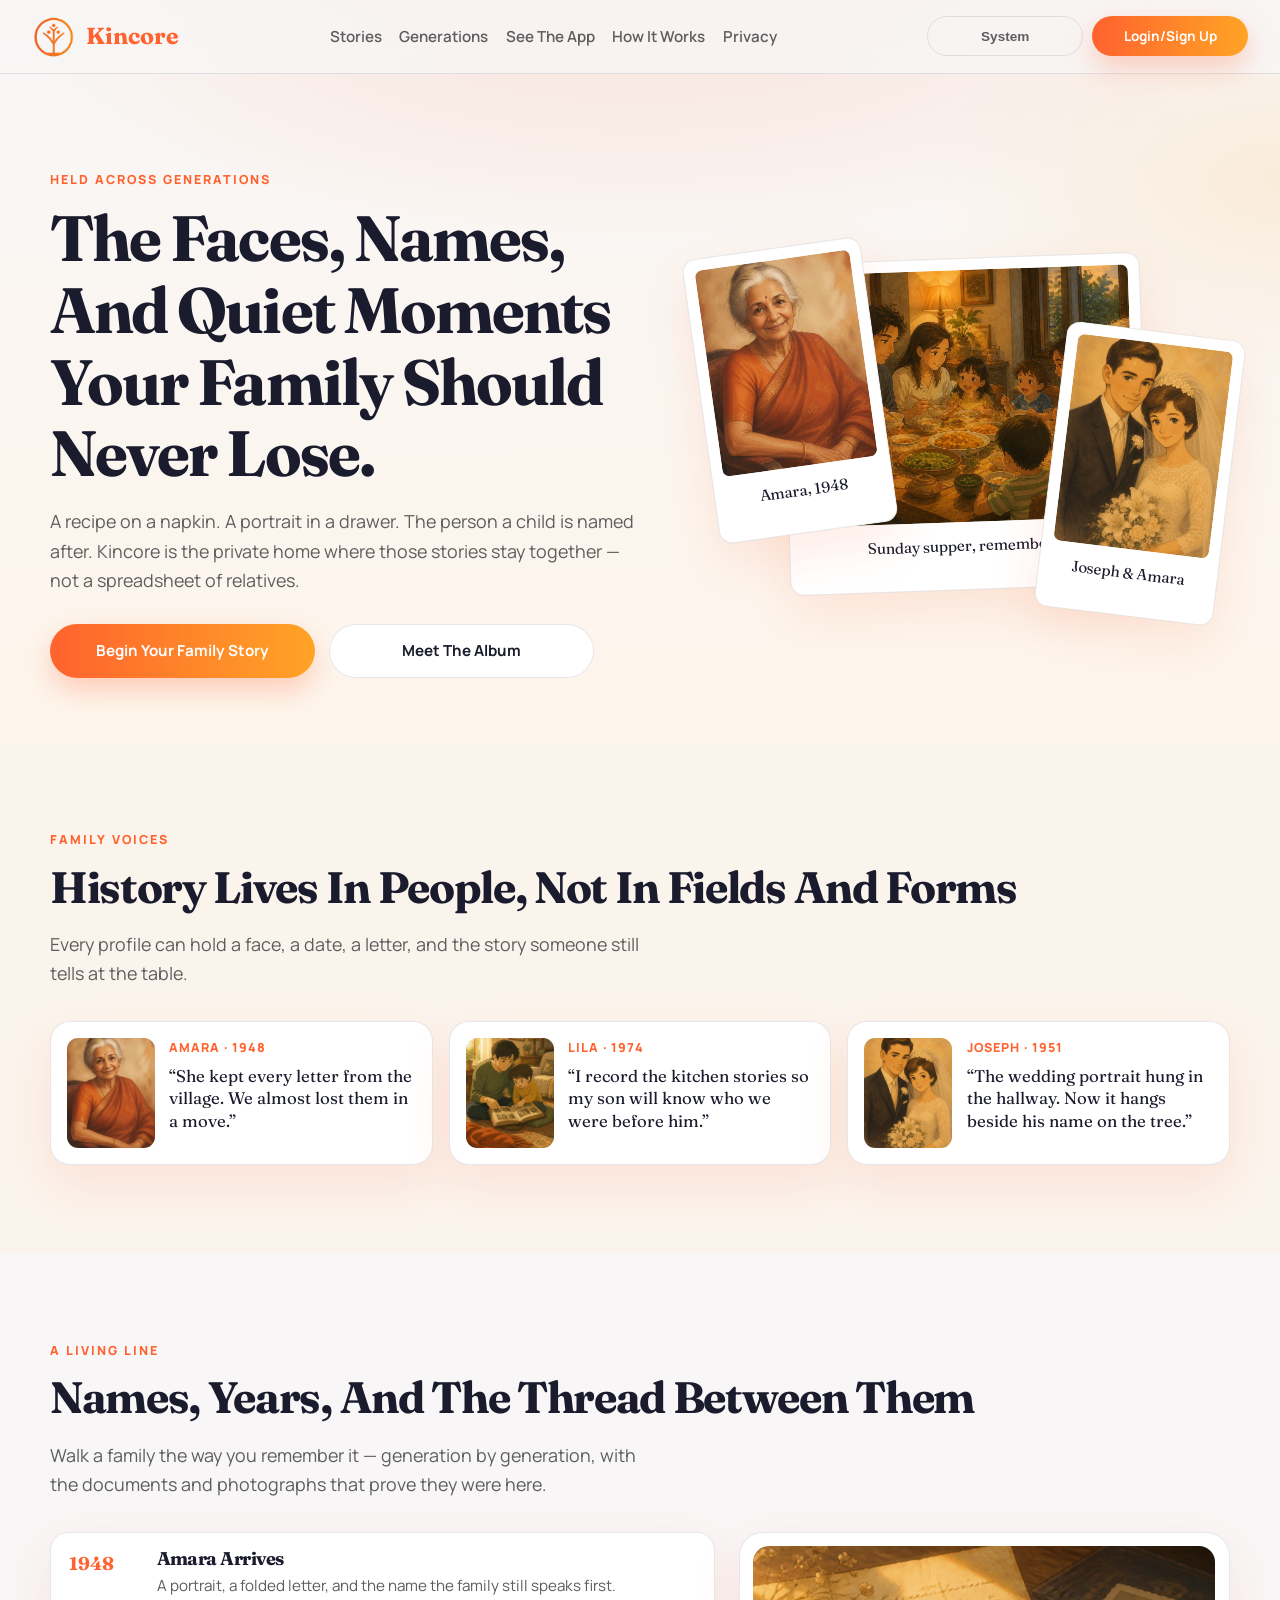
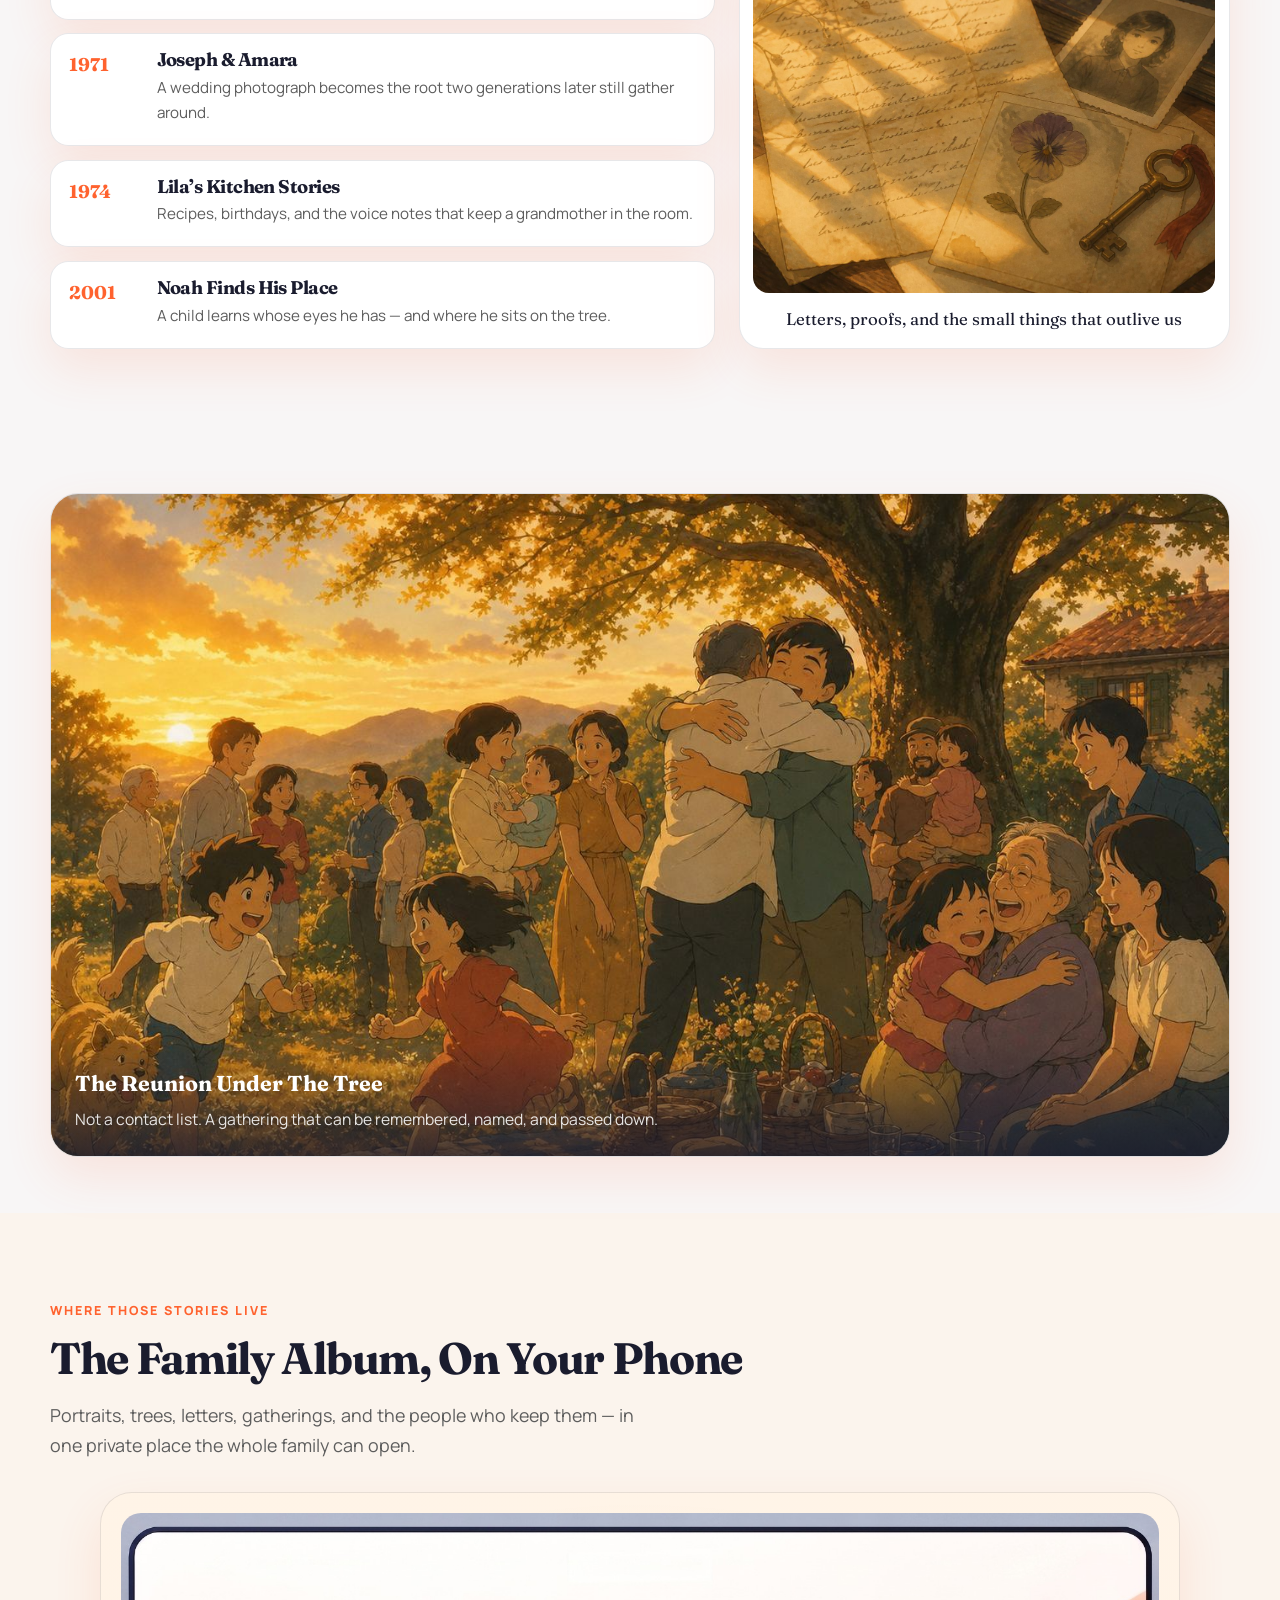
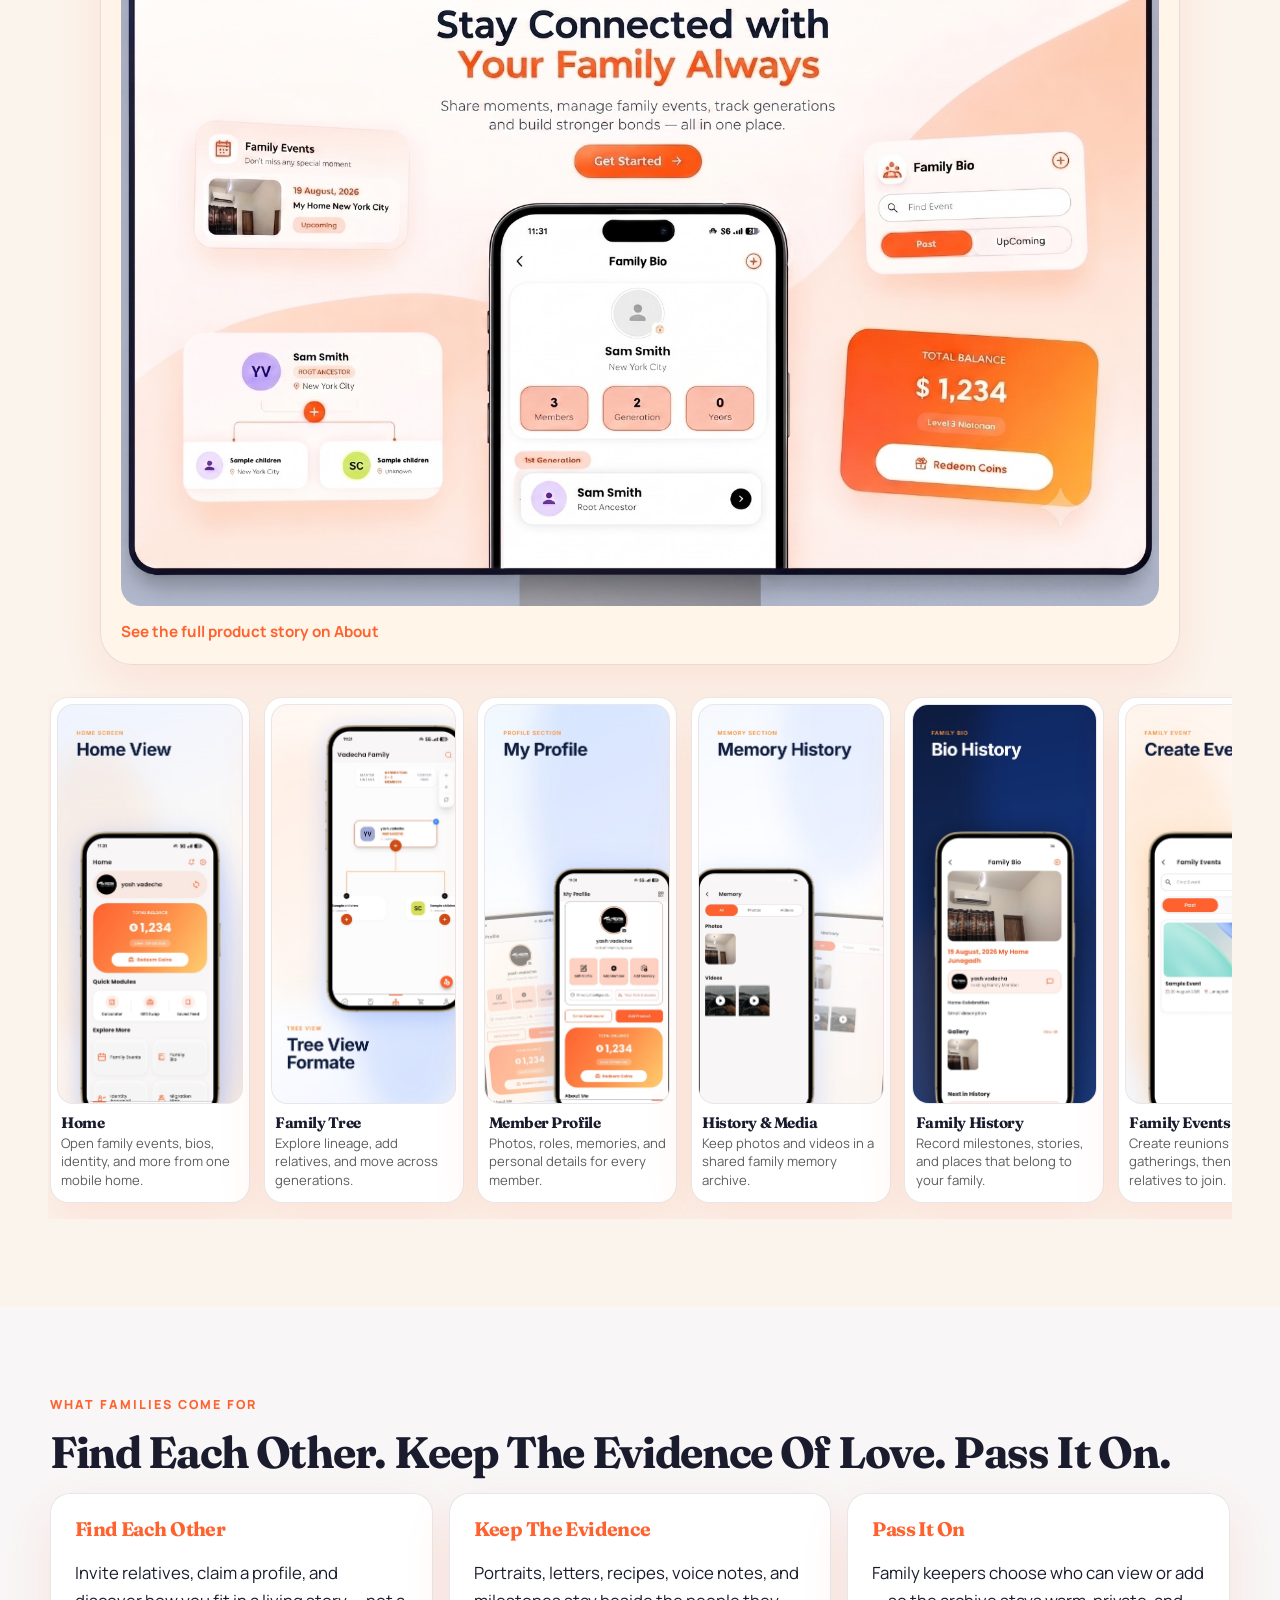
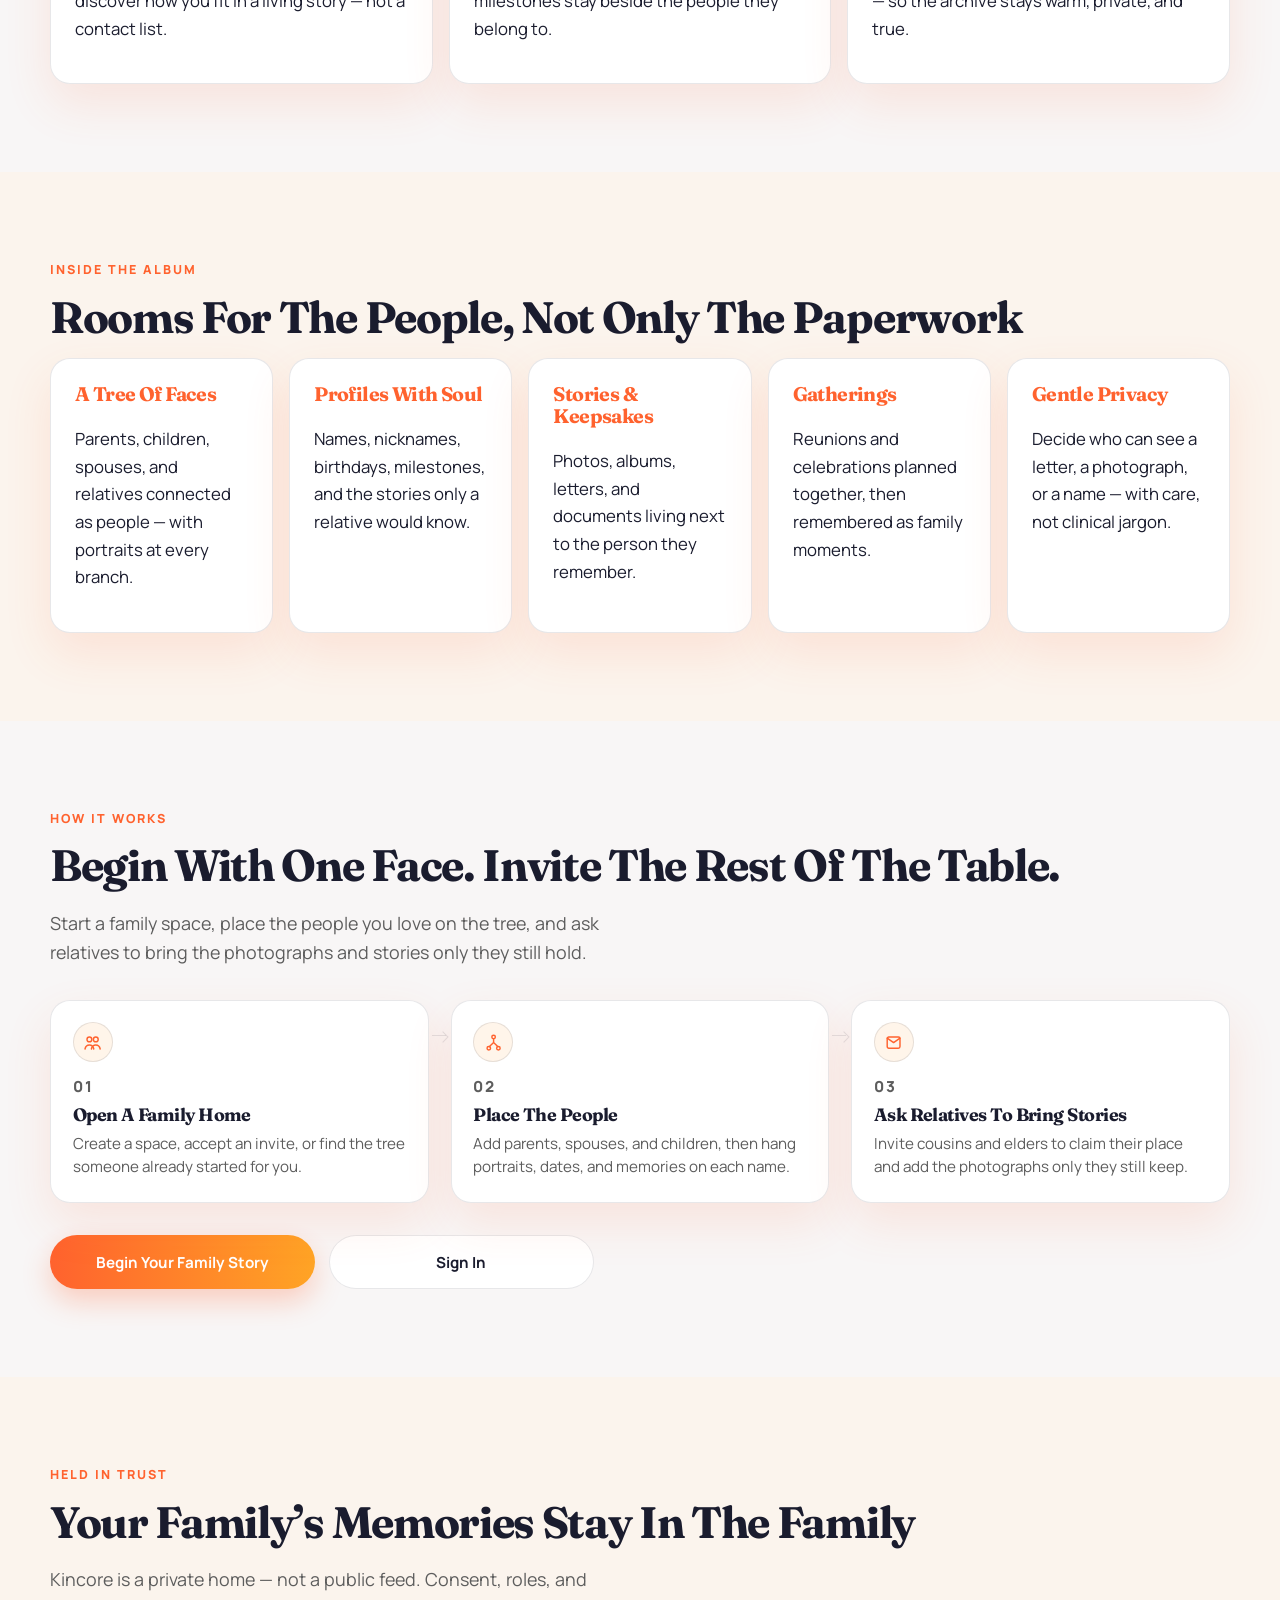
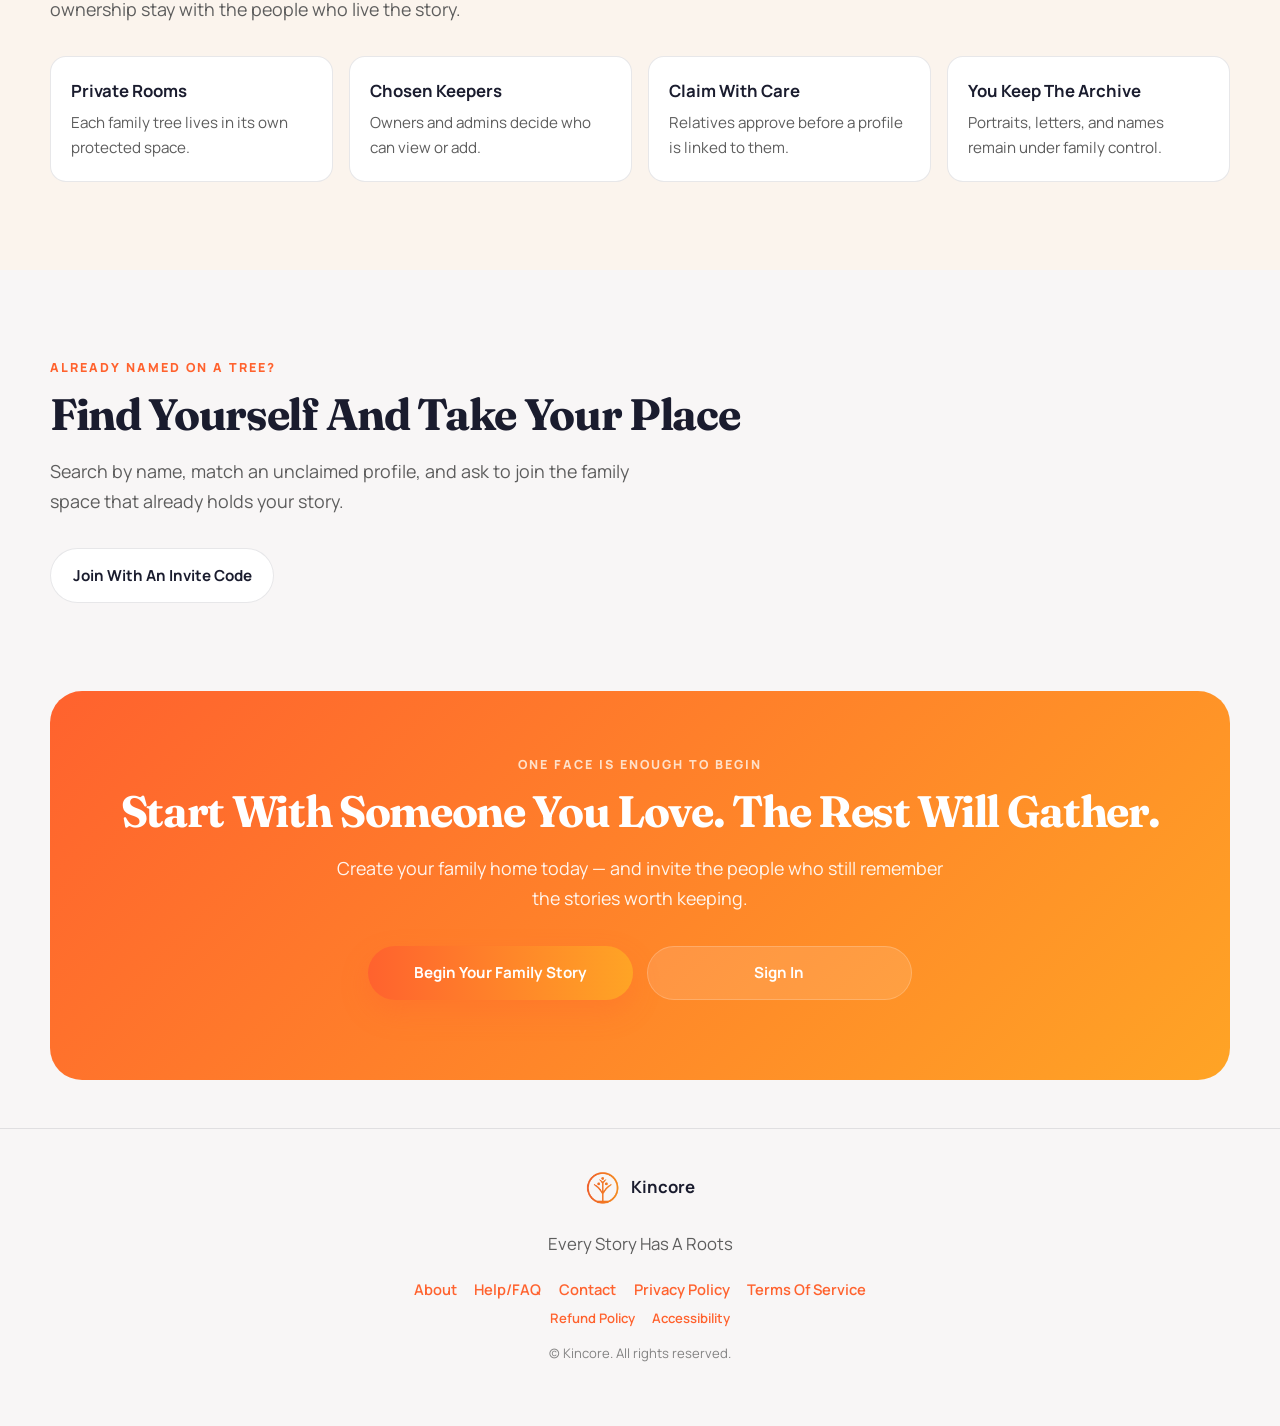
==== commit 2f699148: "Add app mockup showcase on About and home See The App. Co-authored-by: Cursor <cursoragent@cursor.co" ====
--- a/index.html
+++ b/index.html
@@ -169,6 +169,17 @@
           Portraits, trees, letters, gatherings, and the people who keep them —
           in one private place the whole family can open.
         </p>
+        <figure class="about-mockup-stage home-mockup">
+          <img
+            src="/stories/about-mockup.jpeg"
+            width="1400"
+            height="900"
+            alt="Kincore app mockup: family bio, events, tree, and rewards around a phone"
+          />
+          <figcaption>
+            <a href="/about.html">See the full product story on About</a>
+          </figcaption>
+        </figure>
         <div class="screen-row" tabindex="0" aria-label="App screens">
           <article class="screen-card">
             <img src="/screens/home.jpeg" alt="Kincore home screen with family modules" />
--- a/styles.css
+++ b/styles.css
@@ -836,6 +836,95 @@
 .legal-page h1 { margin-top: 0; }
 .legal-page h2 { font-size: 1.35rem; margin-top: 2rem; }
 
+/* About / product mockup showcase (Dribbble-style stage) */
+.about-showcase {
+  padding-block: clamp(2.5rem, 6vw, 4.5rem) clamp(1.5rem, 4vw, 2.5rem);
+  text-align: center;
+}
+
+.about-showcase-copy {
+  width: min(720px, 100%);
+  margin: 0 auto 2rem;
+}
+
+.about-showcase-copy h1 {
+  font-size: clamp(2rem, 4.5vw, 3.15rem);
+  margin: 0.35rem 0 0.85rem;
+}
+
+.about-showcase-copy .lede {
+  margin: 0 auto;
+  max-width: 36rem;
+  color: var(--muted);
+}
+
+.about-showcase-cta {
+  justify-content: center;
+  margin-top: 1.35rem;
+}
+
+.about-mockup-stage {
+  margin: 0 auto;
+  width: min(1080px, 100%);
+  padding: clamp(0.75rem, 2vw, 1.25rem);
+  border-radius: clamp(1.25rem, 3vw, 2rem);
+  background:
+    radial-gradient(ellipse 70% 60% at 50% 40%, rgba(255, 164, 37, 0.14), transparent 65%),
+    linear-gradient(165deg, color-mix(in srgb, var(--leaf-soft) 80%, var(--surface)), var(--sand));
+  border: 1px solid var(--line);
+  box-shadow: var(--shadow);
+}
+
+.about-mockup-stage img {
+  display: block;
+  width: 100%;
+  height: auto;
+  border-radius: clamp(0.75rem, 2vw, 1.25rem);
+}
+
+.about-mockup-stage figcaption {
+  margin-top: 0.85rem;
+  font-size: 0.95rem;
+  color: var(--muted);
+}
+
+.about-mockup-stage figcaption a {
+  color: var(--primary);
+  font-weight: 700;
+  text-decoration: none;
+}
+
+.about-mockup-stage figcaption a:hover {
+  text-decoration: underline;
+}
+
+.home-mockup {
+  margin: 0 auto 1.75rem;
+}
+
+.about-story {
+  width: min(760px, 100%);
+  margin: 0 auto 4rem;
+  padding: 2rem clamp(1rem, 3vw, 2rem);
+}
+
+.about-story h2 {
+  font-size: 1.35rem;
+  margin-top: 2rem;
+}
+
+.about-story h2:first-child {
+  margin-top: 0;
+}
+
+.about-story p {
+  color: var(--muted);
+}
+
+.about-story-cta {
+  margin-top: 2rem;
+}
+
 .faq-list {
   display: grid;
   gap: 0.75rem;
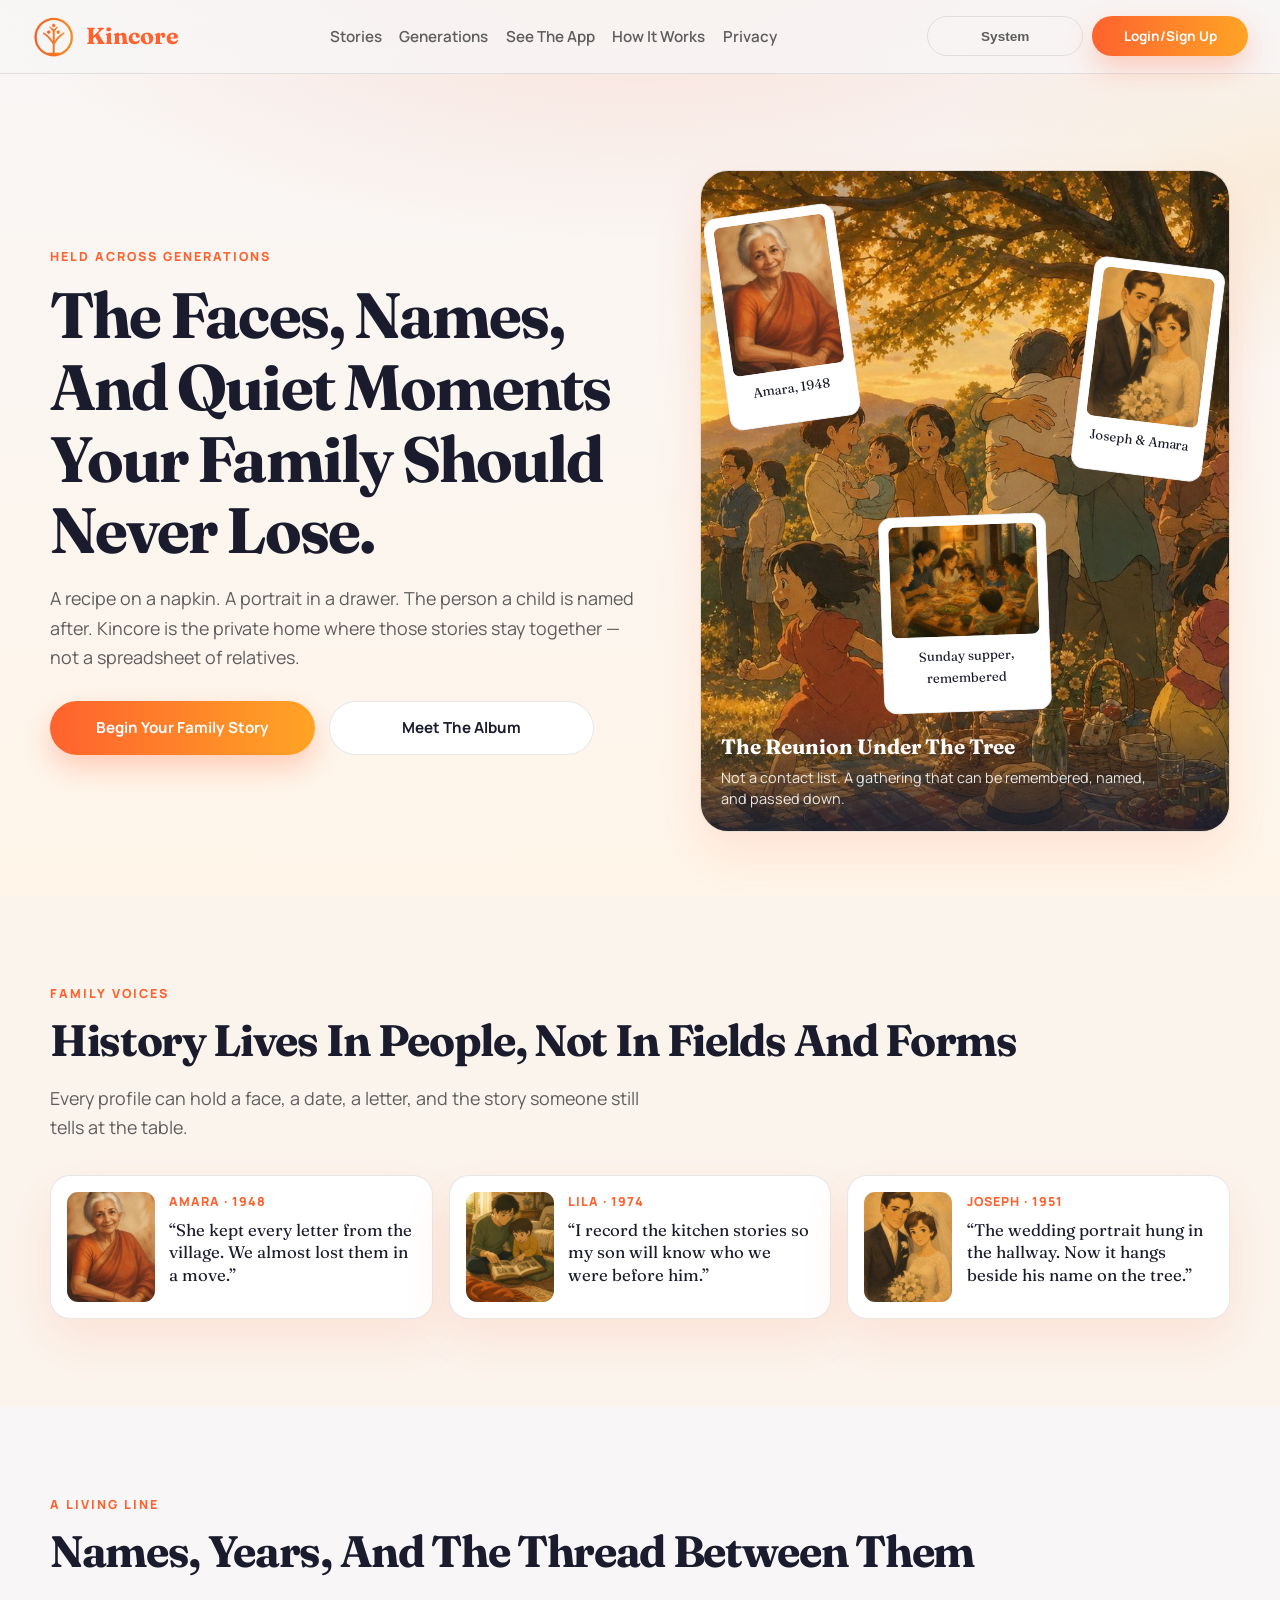
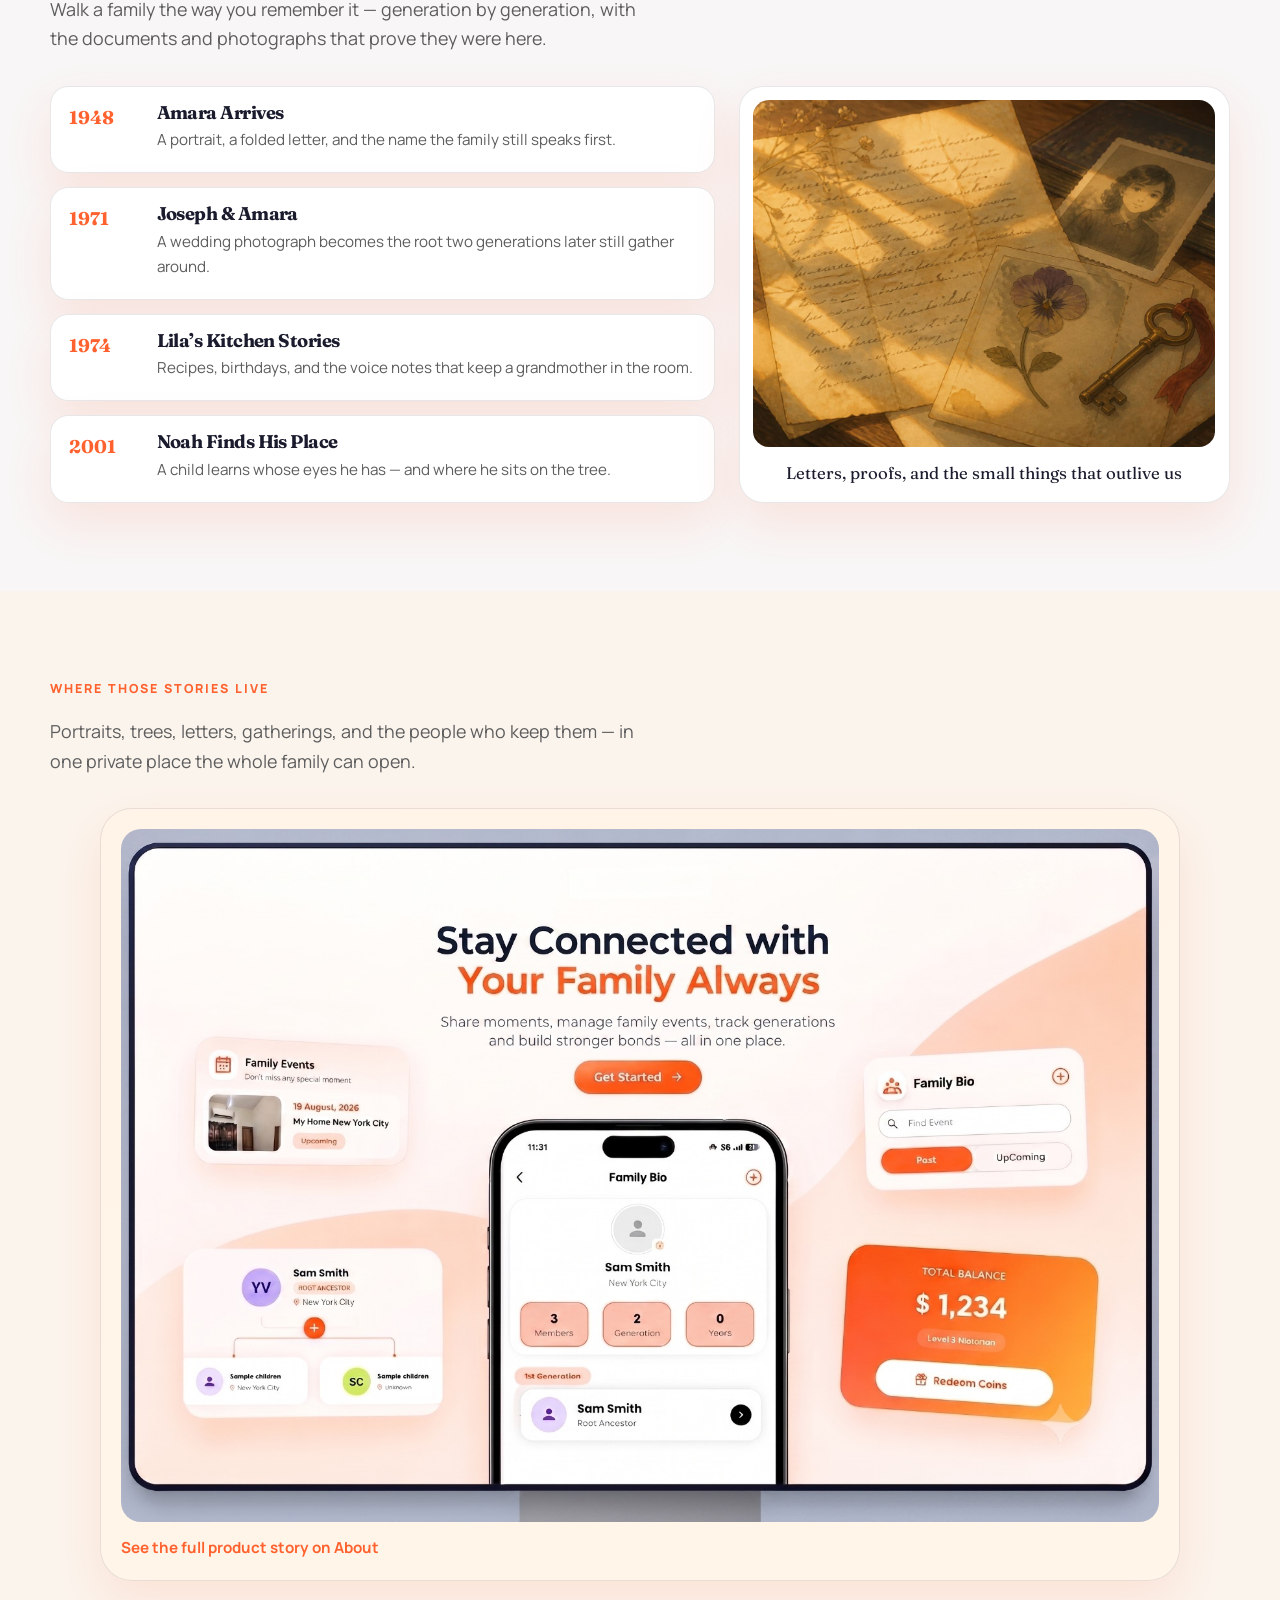
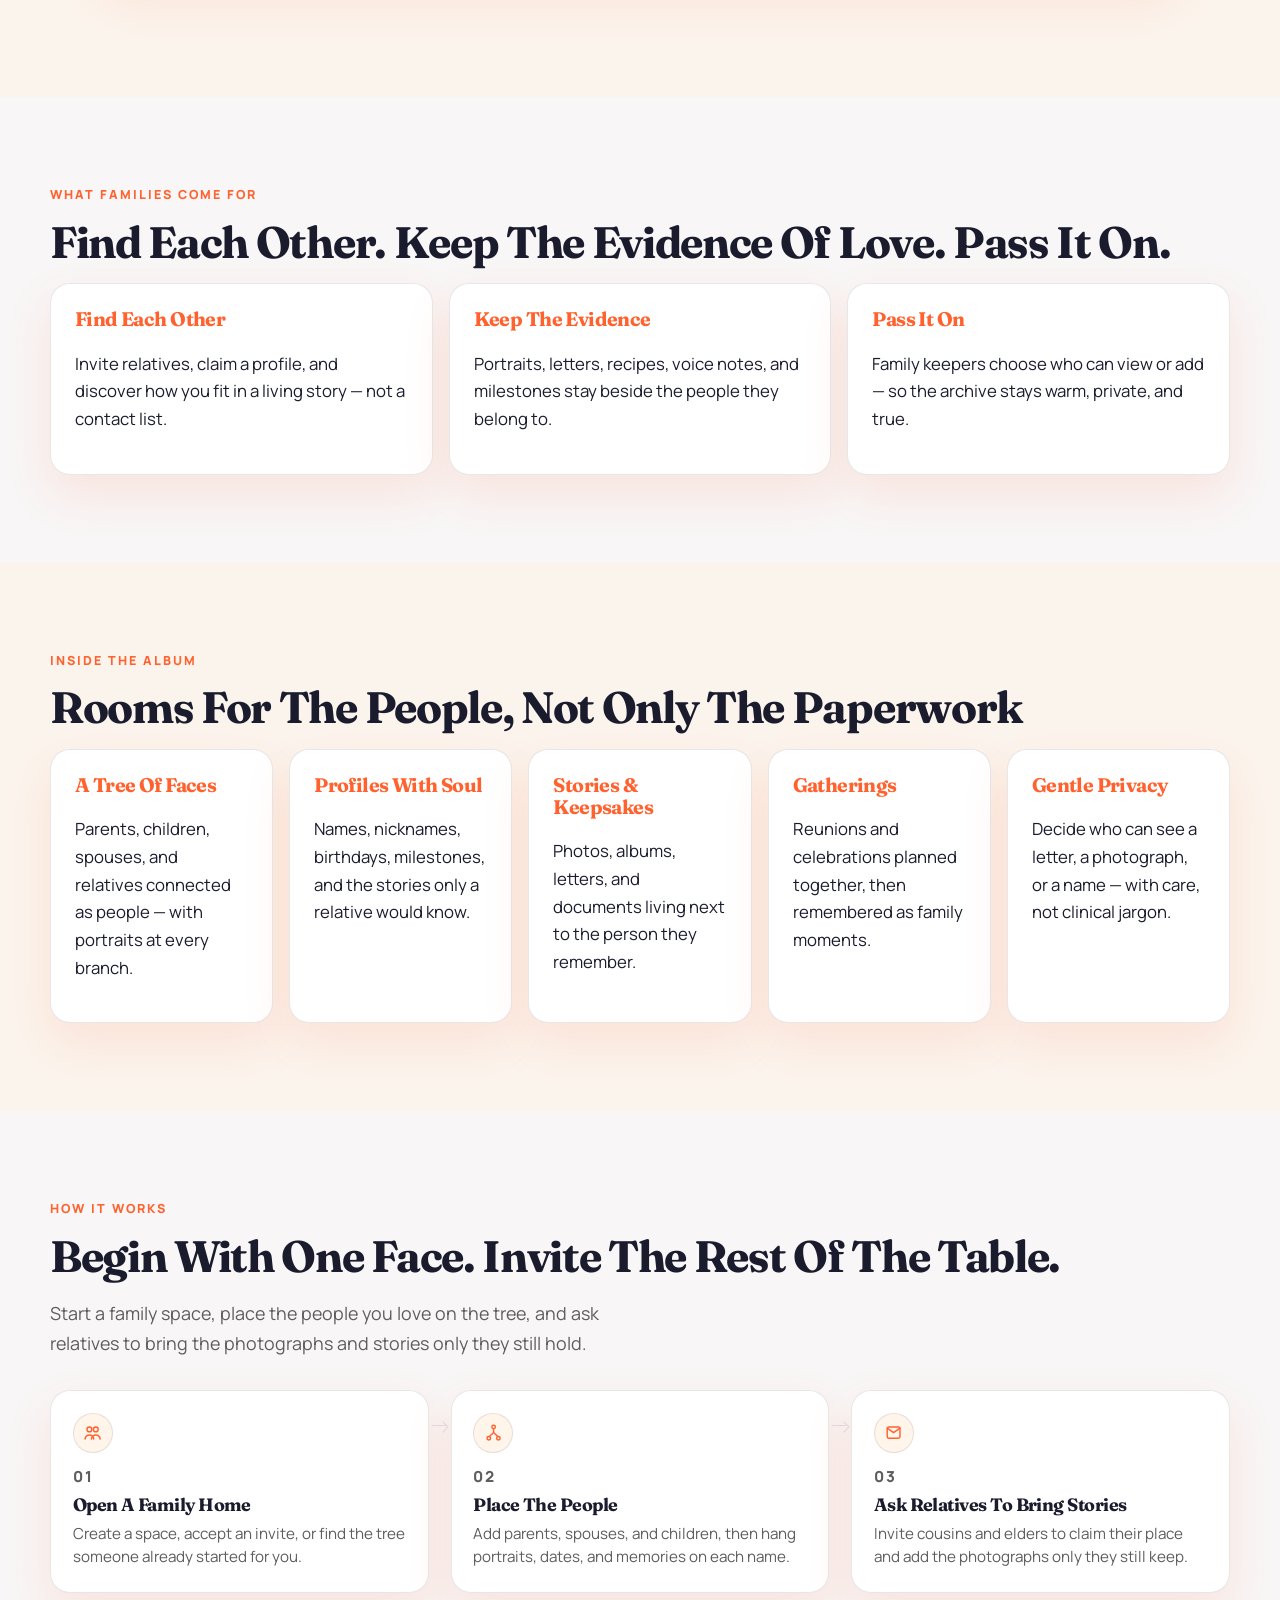
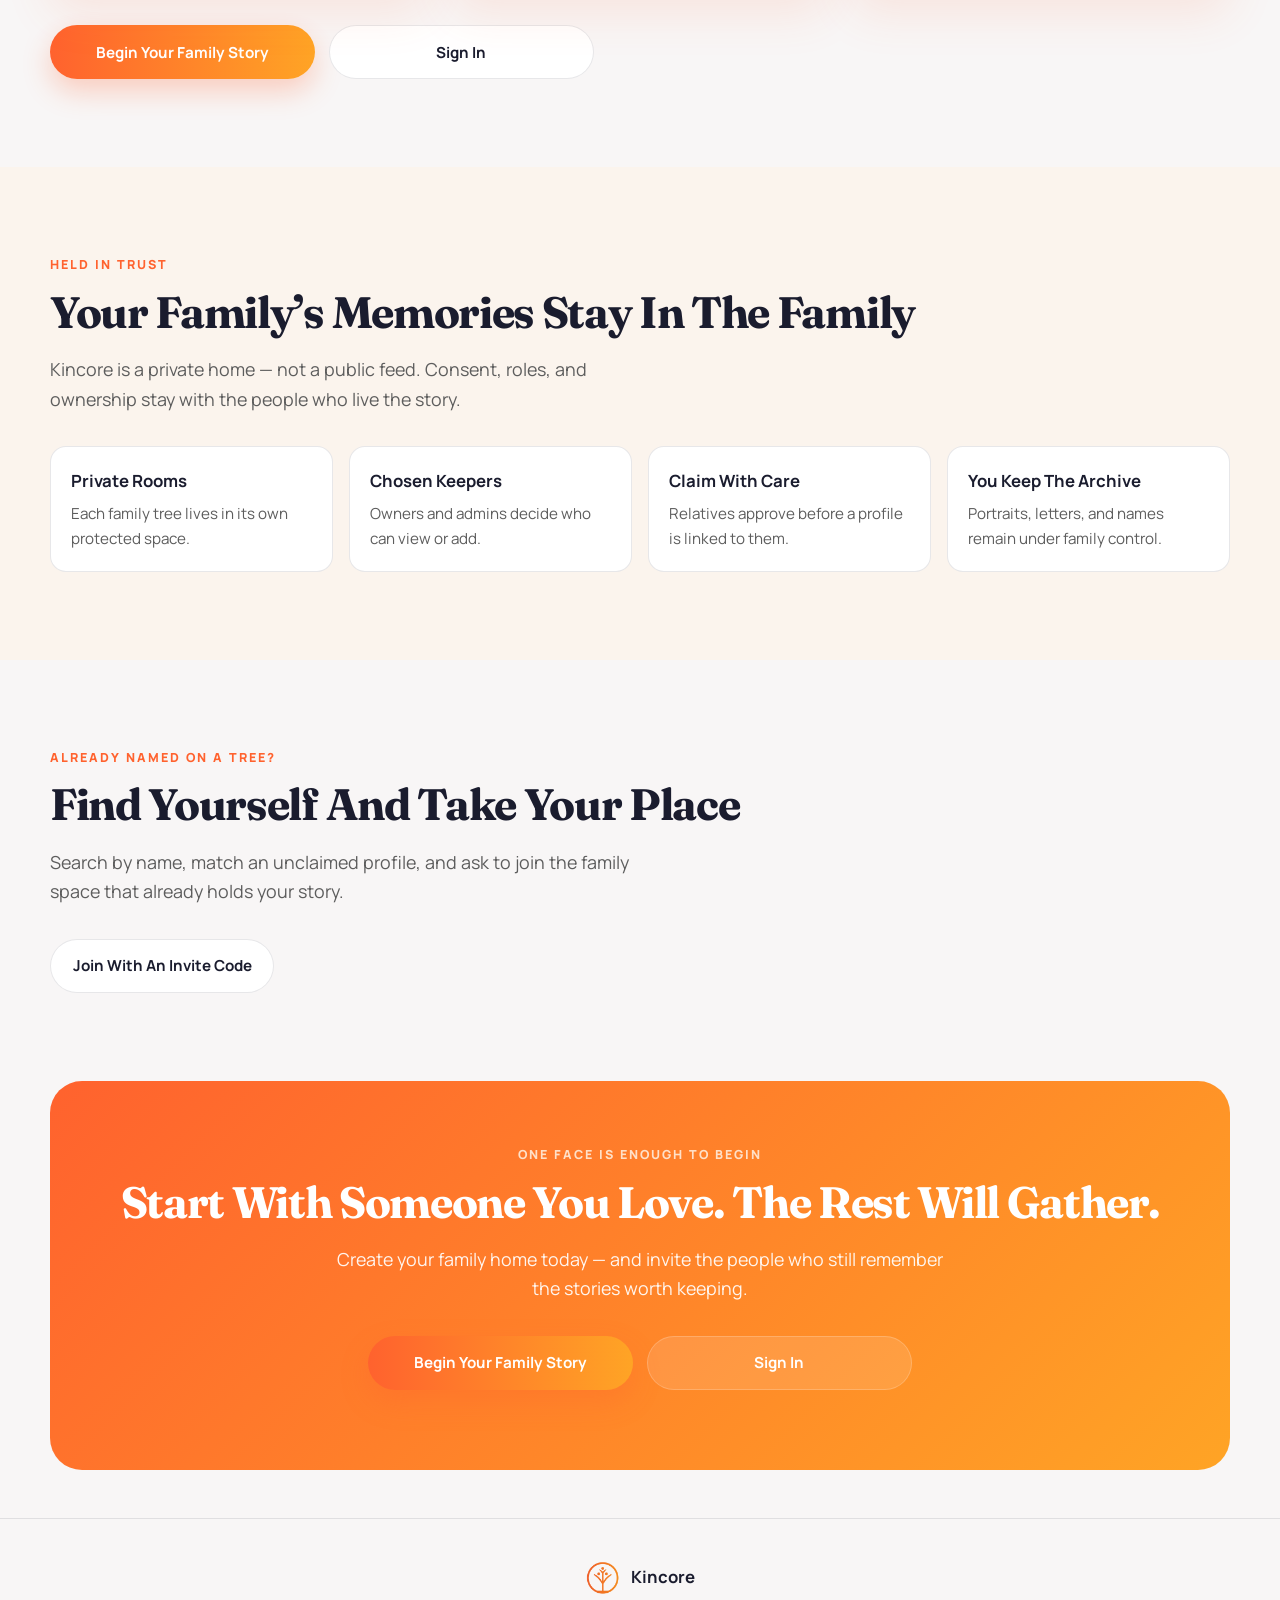
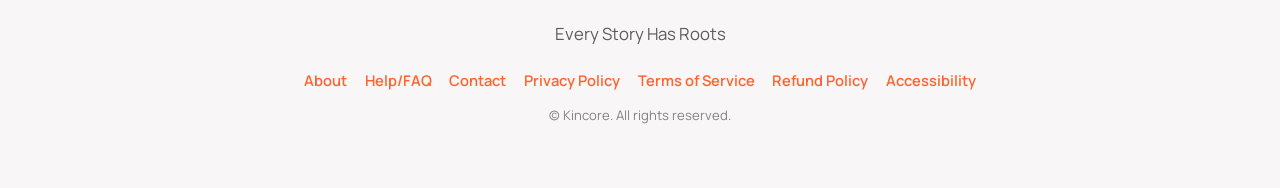
==== commit 10799484: "Consolidate Legal & Support and tighten home layout. Add a single legal hub with sidebar policies, e" ====
--- a/index.html
+++ b/index.html
@@ -60,6 +60,13 @@
           </div>
         </div>
         <div class="hero-album" aria-hidden="false">
+          <figure class="hero-reunion">
+            <img src="/stories/story-reunion.jpg" alt="Family reunion under a tree at golden hour" width="1400" height="788" />
+            <figcaption>
+              <strong>The Reunion Under The Tree</strong>
+              <span>Not a contact list. A gathering that can be remembered, named, and passed down.</span>
+            </figcaption>
+          </figure>
           <figure class="polaroid polaroid-main">
             <img src="/stories/story-gathering.jpg" alt="Three generations gathered around a family table" width="800" height="533" />
             <figcaption>Sunday supper, remembered</figcaption>
@@ -152,19 +159,8 @@
         </div>
       </section>
 
-      <section class="moment section-wide" id="moments">
-        <figure class="moment-frame">
-          <img src="/stories/story-reunion.jpg" alt="Family reunion under a tree at golden hour" width="1400" height="788" />
-          <figcaption>
-            <strong>The Reunion Under The Tree</strong>
-            <span>Not a contact list. A gathering that can be remembered, named, and passed down.</span>
-          </figcaption>
-        </figure>
-      </section>
-
       <section class="section section-wide tint" id="app">
         <p class="eyebrow">Where Those Stories Live</p>
-        <h2>The Family Album, On Your Phone</h2>
         <p class="section-lede">
           Portraits, trees, letters, gatherings, and the people who keep them —
           in one private place the whole family can open.
@@ -180,53 +176,6 @@
             <a href="/about.html">See the full product story on About</a>
           </figcaption>
         </figure>
-        <div class="screen-row" tabindex="0" aria-label="App screens">
-          <article class="screen-card">
-            <img src="/screens/home.jpeg" alt="Kincore home screen with family modules" />
-            <h3>Home</h3>
-            <p>Open family events, bios, identity, and more from one mobile home.</p>
-          </article>
-          <article class="screen-card">
-            <img src="/screens/tree.jpeg" alt="Interactive family tree view" />
-            <h3>Family Tree</h3>
-            <p>Explore lineage, add relatives, and move across generations.</p>
-          </article>
-          <article class="screen-card">
-            <img src="/screens/profile.jpeg" alt="Member profile screen" />
-            <h3>Member Profile</h3>
-            <p>Photos, roles, memories, and personal details for every member.</p>
-          </article>
-          <article class="screen-card">
-            <img src="/screens/memory.jpeg" alt="Memory history with photos and videos" />
-            <h3>History &amp; Media</h3>
-            <p>Keep photos and videos in a shared family memory archive.</p>
-          </article>
-          <article class="screen-card">
-            <img src="/screens/bio.jpeg" alt="Family bio history entry" />
-            <h3>Family History</h3>
-            <p>Record milestones, stories, and places that belong to your family.</p>
-          </article>
-          <article class="screen-card">
-            <img src="/screens/events.jpeg" alt="Family events list on mobile" />
-            <h3>Family Events</h3>
-            <p>Create reunions and gatherings, then invite relatives to join.</p>
-          </article>
-          <article class="screen-card">
-            <img src="/screens/generation.jpeg" alt="Generation history timeline" />
-            <h3>Generations</h3>
-            <p>See how each generation connects back to the family root.</p>
-          </article>
-          <article class="screen-card">
-            <img src="/screens/roles.jpeg" alt="Role and access management screen" />
-            <h3>Governance</h3>
-            <p>Assign owner, admin, member, and guest access for the family space.</p>
-          </article>
-          <article class="screen-card">
-            <img src="/screens/privacy.jpeg" alt="Privacy configuration options" />
-            <h3>Privacy Controls</h3>
-            <p>Choose who can see each field, from the whole tree to only you.</p>
-          </article>
-        </div>
       </section>
 
       <section class="section section-wide" id="benefits">
@@ -371,17 +320,15 @@
         <img src="/logo.png?v=2" width="36" height="36" alt="" class="brand-logo" />
         <strong>Kincore</strong>
       </div>
-      <p>Every Story Has A Roots</p>
+      <p>Every Story Has Roots</p>
       <nav class="foot-links" aria-label="Site">
         <a href="/about.html">About</a>
         <a href="/help.html">Help/FAQ</a>
-        <a href="/contact.html">Contact</a>
-        <a href="/privacy.html">Privacy Policy</a>
-        <a href="/terms.html">Terms Of Service</a>
-      </nav>
-      <nav class="foot-links foot-links-secondary" aria-label="Legal Extra">
-        <a href="/refund.html">Refund Policy</a>
-        <a href="/accessibility.html">Accessibility</a>
+        <a href="/legal.html#contact">Contact</a>
+        <a href="/legal.html#privacy">Privacy Policy</a>
+        <a href="/legal.html#terms">Terms of Service</a>
+        <a href="/legal.html#refund">Refund Policy</a>
+        <a href="/legal.html#accessibility">Accessibility</a>
       </nav>
       <p class="fine">&copy; Kincore. All rights reserved.</p>
     </footer>
--- a/styles.css
+++ b/styles.css
@@ -301,9 +301,51 @@
 
 .hero-album {
   position: relative;
-  min-height: 420px;
+  min-height: 460px;
   display: grid;
   place-items: center;
+}
+
+.hero-reunion {
+  margin: 0;
+  position: relative;
+  width: 100%;
+  overflow: hidden;
+  border-radius: 1.75rem;
+  box-shadow: var(--shadow);
+  border: 1px solid var(--line);
+  z-index: 0;
+}
+
+.hero-reunion img {
+  width: 100%;
+  height: auto;
+  display: block;
+  aspect-ratio: 4 / 5;
+  object-fit: cover;
+  object-position: center 35%;
+}
+
+.hero-reunion figcaption {
+  position: absolute;
+  inset: auto 0 0 0;
+  padding: 1.2rem 1.25rem 1.3rem;
+  background: linear-gradient(180deg, transparent, rgba(26, 28, 46, 0.78));
+  color: #fff;
+  display: grid;
+  gap: 0.25rem;
+}
+
+.hero-reunion strong {
+  font-family: Fraunces, Georgia, serif;
+  font-size: clamp(1.05rem, 2vw, 1.3rem);
+}
+
+.hero-reunion span {
+  color: rgba(255, 255, 255, 0.88);
+  font-size: 0.9rem;
+  max-width: 28rem;
+  line-height: 1.45;
 }
 
 .polaroid {
@@ -311,7 +353,7 @@
   background: var(--surface);
   border: 1px solid var(--line);
   border-radius: 0.85rem;
-  padding: 0.7rem 0.7rem 1.9rem;
+  padding: 0.55rem 0.55rem 1.45rem;
   box-shadow: var(--shadow);
 }
 
@@ -326,17 +368,20 @@
 }
 
 .polaroid figcaption {
-  margin-top: 0.7rem;
+  margin-top: 0.55rem;
   font-family: Fraunces, Georgia, serif;
-  font-size: 0.95rem;
+  font-size: 0.82rem;
   text-align: center;
   color: var(--ink);
 }
 
 .polaroid-main {
-  width: min(100%, 360px);
-  transform: rotate(-2deg);
-  z-index: 1;
+  position: absolute;
+  width: min(42%, 168px);
+  left: 50%;
+  bottom: 18%;
+  transform: translateX(-50%) rotate(-2deg);
+  z-index: 2;
 }
 
 .polaroid-main img {
@@ -346,19 +391,19 @@
 .polaroid-a,
 .polaroid-b {
   position: absolute;
-  width: min(42%, 180px);
+  width: min(34%, 132px);
   z-index: 2;
 }
 
 .polaroid-a {
-  left: 0;
-  top: 8%;
+  left: 3%;
+  top: 6%;
   transform: rotate(-8deg);
 }
 
 .polaroid-b {
-  right: 0;
-  bottom: 4%;
+  right: 3%;
+  top: 14%;
   transform: rotate(7deg);
 }
 
@@ -475,48 +520,6 @@
   font-family: Fraunces, Georgia, serif;
   color: var(--ink);
   text-align: center;
-}
-
-.moment {
-  padding: clamp(2rem, 5vw, 3.5rem) 0;
-}
-
-.moment-frame {
-  margin: 0;
-  position: relative;
-  overflow: hidden;
-  border-radius: 1.75rem;
-  box-shadow: var(--shadow);
-  border: 1px solid var(--line);
-}
-
-.moment-frame img {
-  width: 100%;
-  height: auto;
-  display: block;
-  aspect-ratio: 16 / 9;
-  object-fit: cover;
-}
-
-.moment-frame figcaption {
-  position: absolute;
-  inset: auto 0 0 0;
-  padding: 1.4rem 1.5rem 1.5rem;
-  background: linear-gradient(180deg, transparent, rgba(26, 28, 46, 0.78));
-  color: #fff;
-  display: grid;
-  gap: 0.3rem;
-}
-
-.moment-frame strong {
-  font-family: Fraunces, Georgia, serif;
-  font-size: 1.35rem;
-}
-
-.moment-frame span {
-  color: rgba(255, 255, 255, 0.88);
-  font-size: 0.98rem;
-  max-width: 40rem;
 }
 
 h2 {
@@ -836,36 +839,243 @@
 .legal-page h1 { margin-top: 0; }
 .legal-page h2 { font-size: 1.35rem; margin-top: 2rem; }
 
+.legal-hub {
+  width: min(var(--max), calc(100% - 2rem));
+  margin: 2rem auto 4rem;
+}
+
+.legal-hub-intro {
+  text-align: center;
+  margin: 0 auto 2rem;
+  max-width: 40rem;
+}
+
+.legal-hub-intro h1 {
+  margin: 0 0 0.75rem;
+  font-size: clamp(2rem, 4.5vw, 3rem);
+}
+
+.legal-hub-intro p {
+  margin: 0;
+  color: var(--muted);
+  font-size: 1.08rem;
+}
+
+.legal-shell {
+  display: grid;
+  grid-template-columns: minmax(200px, 240px) minmax(0, 1fr);
+  gap: 0;
+  background: var(--surface);
+  border: 1px solid var(--line);
+  border-radius: 1.5rem;
+  box-shadow: var(--shadow);
+  overflow: hidden;
+  min-height: 28rem;
+}
+
+.legal-nav {
+  display: flex;
+  flex-direction: column;
+  gap: 0.25rem;
+  padding: 1.25rem 0.85rem;
+  background: color-mix(in srgb, var(--leaf-soft) 55%, var(--surface));
+  border-right: 1px solid var(--line);
+}
+
+.legal-nav-label {
+  margin: 0 0.65rem 0.65rem;
+  font-size: 0.72rem;
+  font-weight: 800;
+  letter-spacing: 0.14em;
+  text-transform: uppercase;
+  color: var(--muted);
+}
+
+.legal-nav-link {
+  display: flex;
+  align-items: center;
+  gap: 0.7rem;
+  padding: 0.75rem 0.85rem;
+  border-radius: 0.85rem;
+  color: var(--ink);
+  text-decoration: none;
+  font-weight: 650;
+  font-size: 0.95rem;
+  border-left: 3px solid transparent;
+}
+
+.legal-nav-link:hover {
+  background: color-mix(in srgb, var(--primary) 8%, transparent);
+}
+
+.legal-nav-link.is-active {
+  background: color-mix(in srgb, var(--primary) 14%, transparent);
+  color: var(--primary);
+  border-left-color: var(--primary);
+}
+
+.legal-nav-icon {
+  display: inline-grid;
+  place-items: center;
+  width: 1.35rem;
+  height: 1.35rem;
+  color: inherit;
+  flex: 0 0 auto;
+}
+
+.legal-panels {
+  padding: clamp(1.35rem, 3vw, 2rem);
+}
+
+.legal-panel {
+  outline: none;
+}
+
+.legal-panel[hidden] {
+  display: none !important;
+}
+
+.legal-panel h2 {
+  margin: 0 0 0.35rem;
+  font-size: clamp(1.55rem, 3vw, 2rem);
+}
+
+.legal-panel h3 {
+  margin: 1.6rem 0 0.55rem;
+  font-size: 1.12rem;
+}
+
+.legal-panel p {
+  color: var(--muted);
+}
+
+.legal-updated {
+  margin: 0 0 1.1rem;
+  font-size: 0.9rem;
+  color: var(--muted);
+}
+
+.legal-callout {
+  margin: 1rem 0 0;
+  padding: 0.9rem 1rem;
+  border-radius: 0.9rem;
+  background: color-mix(in srgb, var(--primary) 12%, var(--surface));
+  border: 1px solid color-mix(in srgb, var(--primary) 28%, var(--line));
+  color: var(--ink);
+  font-size: 0.95rem;
+}
+
+.legal-panel ul {
+  margin: 0.5rem 0 1rem;
+  padding-left: 1.2rem;
+  color: var(--muted);
+}
+
+.legal-panel li {
+  margin: 0.35rem 0;
+}
+
+.legal-contact-note {
+  margin-top: 1.1rem;
+  max-width: 28rem;
+}
+
+.legal-contact-grid {
+  display: grid;
+  grid-template-columns: minmax(0, 1fr) minmax(0, 1.15fr);
+  gap: clamp(1.25rem, 3vw, 2rem);
+  align-items: start;
+  margin-top: 0.5rem;
+}
+
+.legal-contact-col h3 {
+  margin-top: 0;
+}
+
+@media (max-width: 820px) {
+  .legal-shell {
+    grid-template-columns: 1fr;
+  }
+
+  .legal-contact-grid {
+    grid-template-columns: 1fr;
+  }
+
+  .legal-nav {
+    border-right: 0;
+    border-bottom: 1px solid var(--line);
+    flex-direction: row;
+    flex-wrap: wrap;
+    gap: 0.35rem;
+    padding: 0.85rem;
+  }
+
+  .legal-nav-label {
+    width: 100%;
+    margin: 0 0.25rem 0.35rem;
+  }
+
+  .legal-nav-link {
+    border-left: 0;
+    border-bottom: 3px solid transparent;
+    padding: 0.65rem 0.75rem;
+  }
+
+  .legal-nav-link.is-active {
+    border-left-color: transparent;
+    border-bottom-color: var(--primary);
+  }
+}
+
 /* About / product mockup showcase (Dribbble-style stage) */
 .about-showcase {
   padding-block: clamp(2.5rem, 6vw, 4.5rem) clamp(1.5rem, 4vw, 2.5rem);
   text-align: center;
 }
 
+.about-showcase-copy,
+.about-mockup-stage {
+  width: min(1080px, 100%);
+  margin-inline: auto;
+}
+
 .about-showcase-copy {
-  width: min(720px, 100%);
-  margin: 0 auto 2rem;
+  margin-bottom: 2rem;
 }
 
 .about-showcase-copy h1 {
   font-size: clamp(2rem, 4.5vw, 3.15rem);
   margin: 0.35rem 0 0.85rem;
+  max-width: none;
 }
 
 .about-showcase-copy .lede {
-  margin: 0 auto;
-  max-width: 36rem;
-  color: var(--muted);
-}
-
-.about-showcase-cta {
+  margin: 0;
+  max-width: none;
+  width: 100%;
+  color: var(--muted);
+}
+
+.about-showcase-cta.cta-row {
+  display: flex;
+  flex-wrap: wrap;
   justify-content: center;
-  margin-top: 1.35rem;
+  align-items: center;
+  gap: 0.85rem;
+  margin: 1.35rem auto 0;
+  width: 100%;
+  max-width: none;
+  grid-template-columns: none;
+}
+
+.about-showcase-cta .btn {
+  width: auto;
+  min-width: 10.5rem;
+  flex: 0 0 auto;
 }
 
 .about-mockup-stage {
-  margin: 0 auto;
-  width: min(1080px, 100%);
+  margin-block: 0;
   padding: clamp(0.75rem, 2vw, 1.25rem);
   border-radius: clamp(1.25rem, 3vw, 2rem);
   background:
@@ -903,9 +1113,9 @@
 }
 
 .about-story {
-  width: min(760px, 100%);
+  width: min(1080px, 100%);
   margin: 0 auto 4rem;
-  padding: 2rem clamp(1rem, 3vw, 2rem);
+  padding: 2rem 0;
 }
 
 .about-story h2 {
@@ -989,12 +1199,18 @@
 @media (max-width: 900px) {
   .hero, .split, .lineage-layout { grid-template-columns: 1fr; }
   .hero-album {
-    min-height: 360px;
+    min-height: 380px;
     margin-top: 0.5rem;
   }
-  .polaroid-main { width: min(100%, 300px); }
+  .hero-reunion img {
+    aspect-ratio: 5 / 4;
+  }
+  .polaroid-main {
+    width: min(40%, 150px);
+    bottom: 20%;
+  }
   .polaroid-a,
-  .polaroid-b { width: min(38%, 150px); }
+  .polaroid-b { width: min(32%, 118px); }
   .top {
     justify-content: space-between;
     align-items: center;
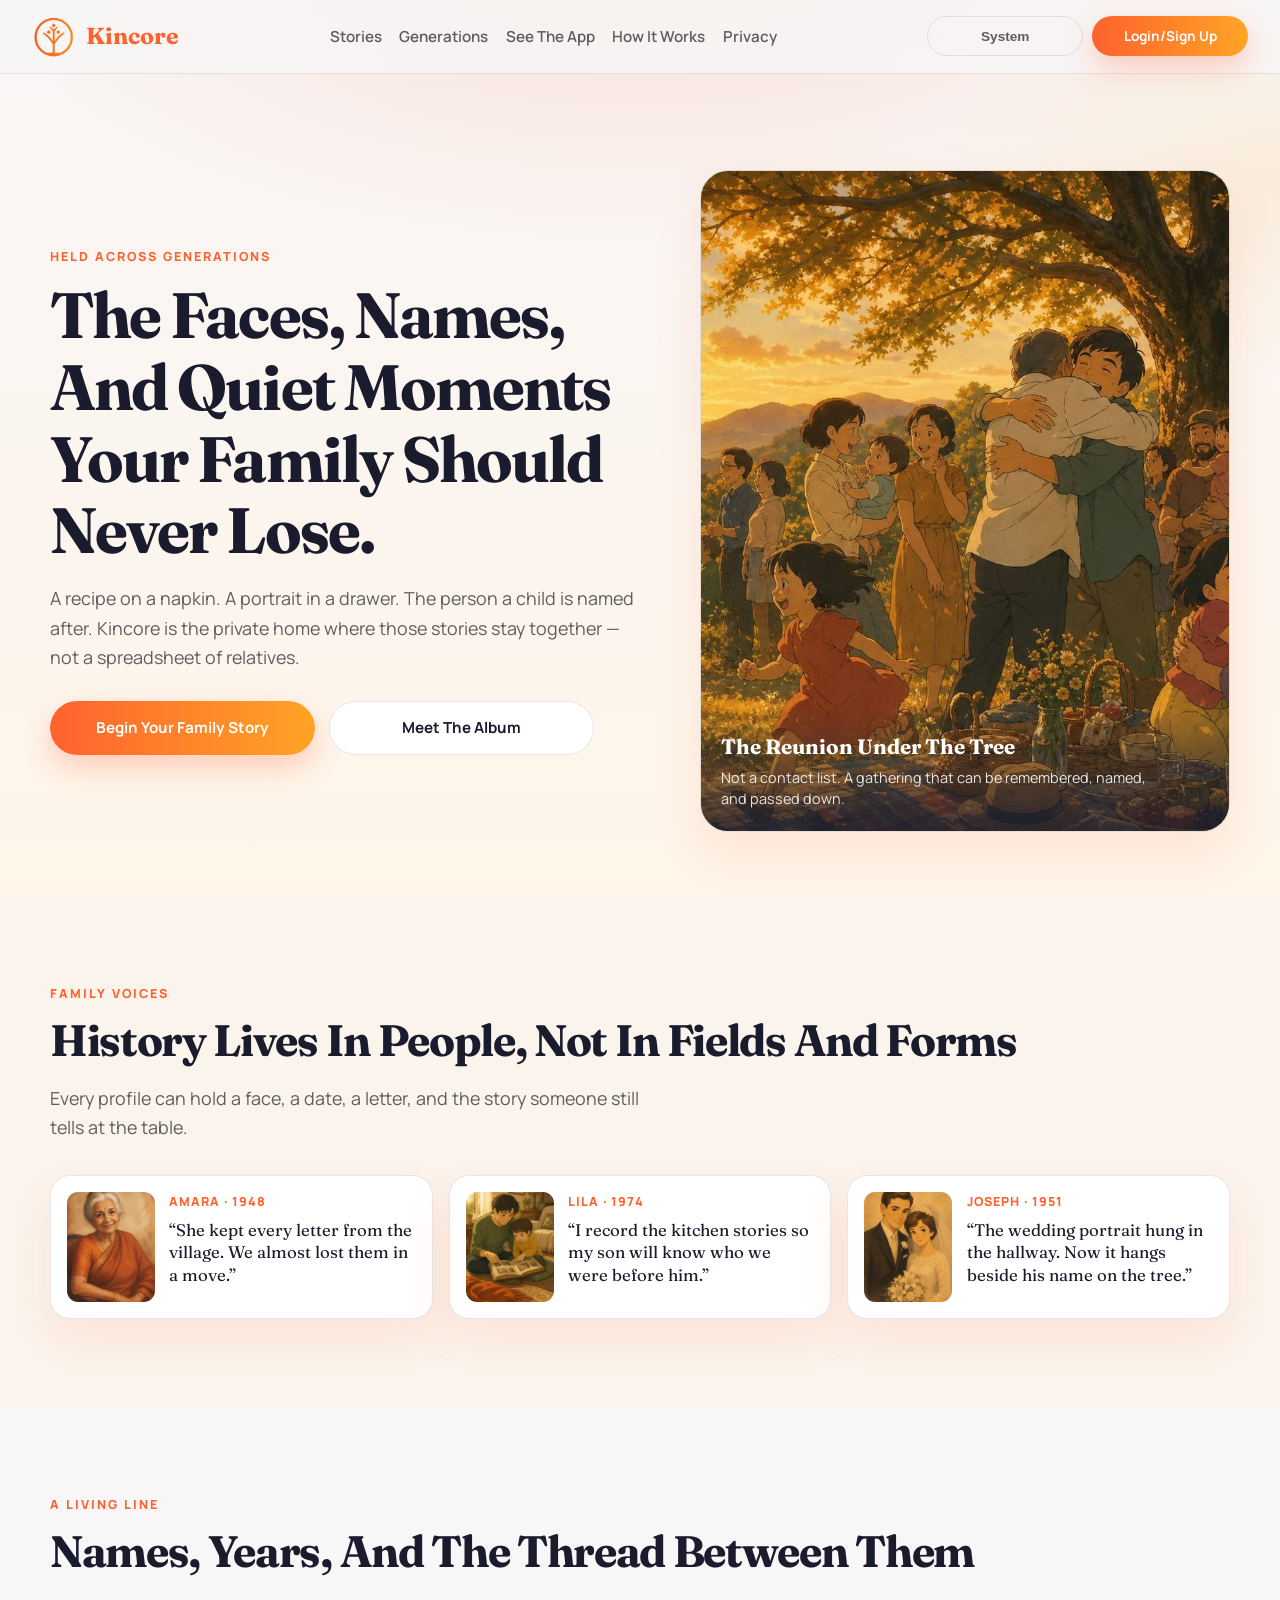
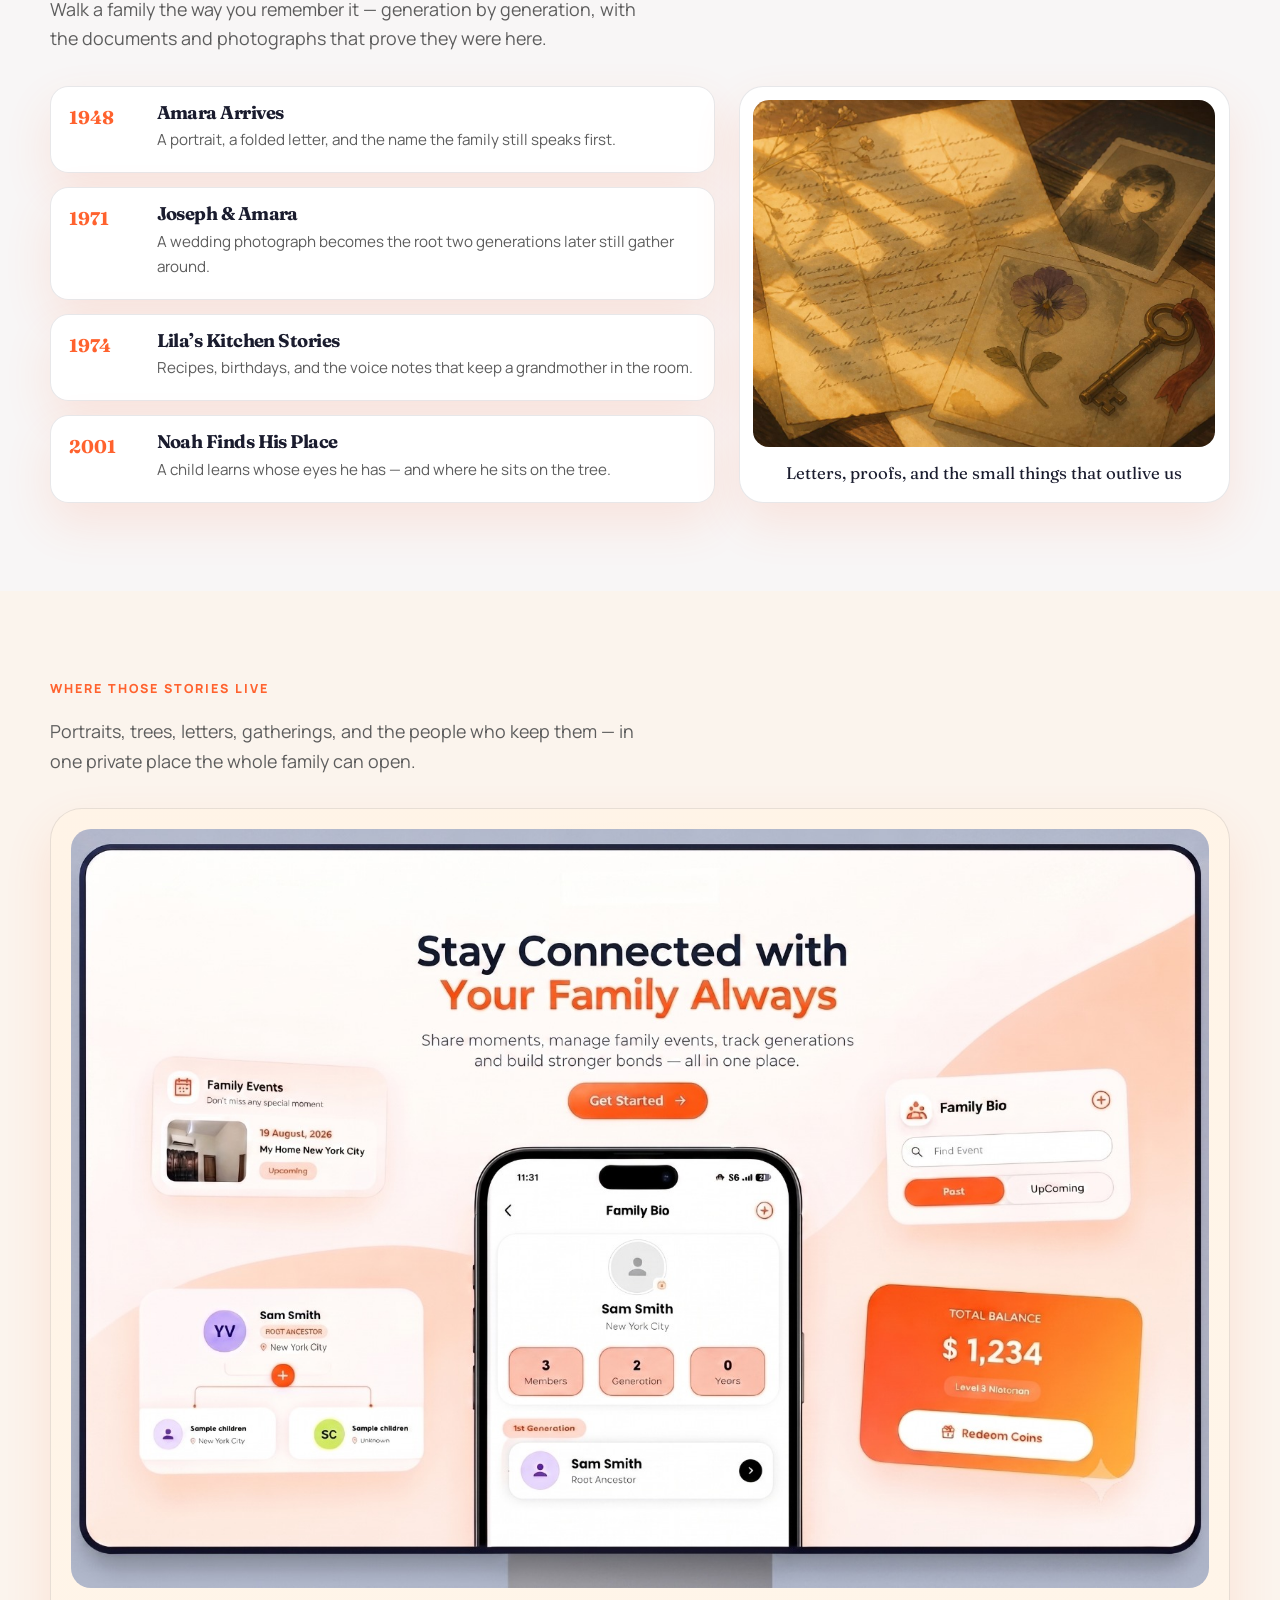
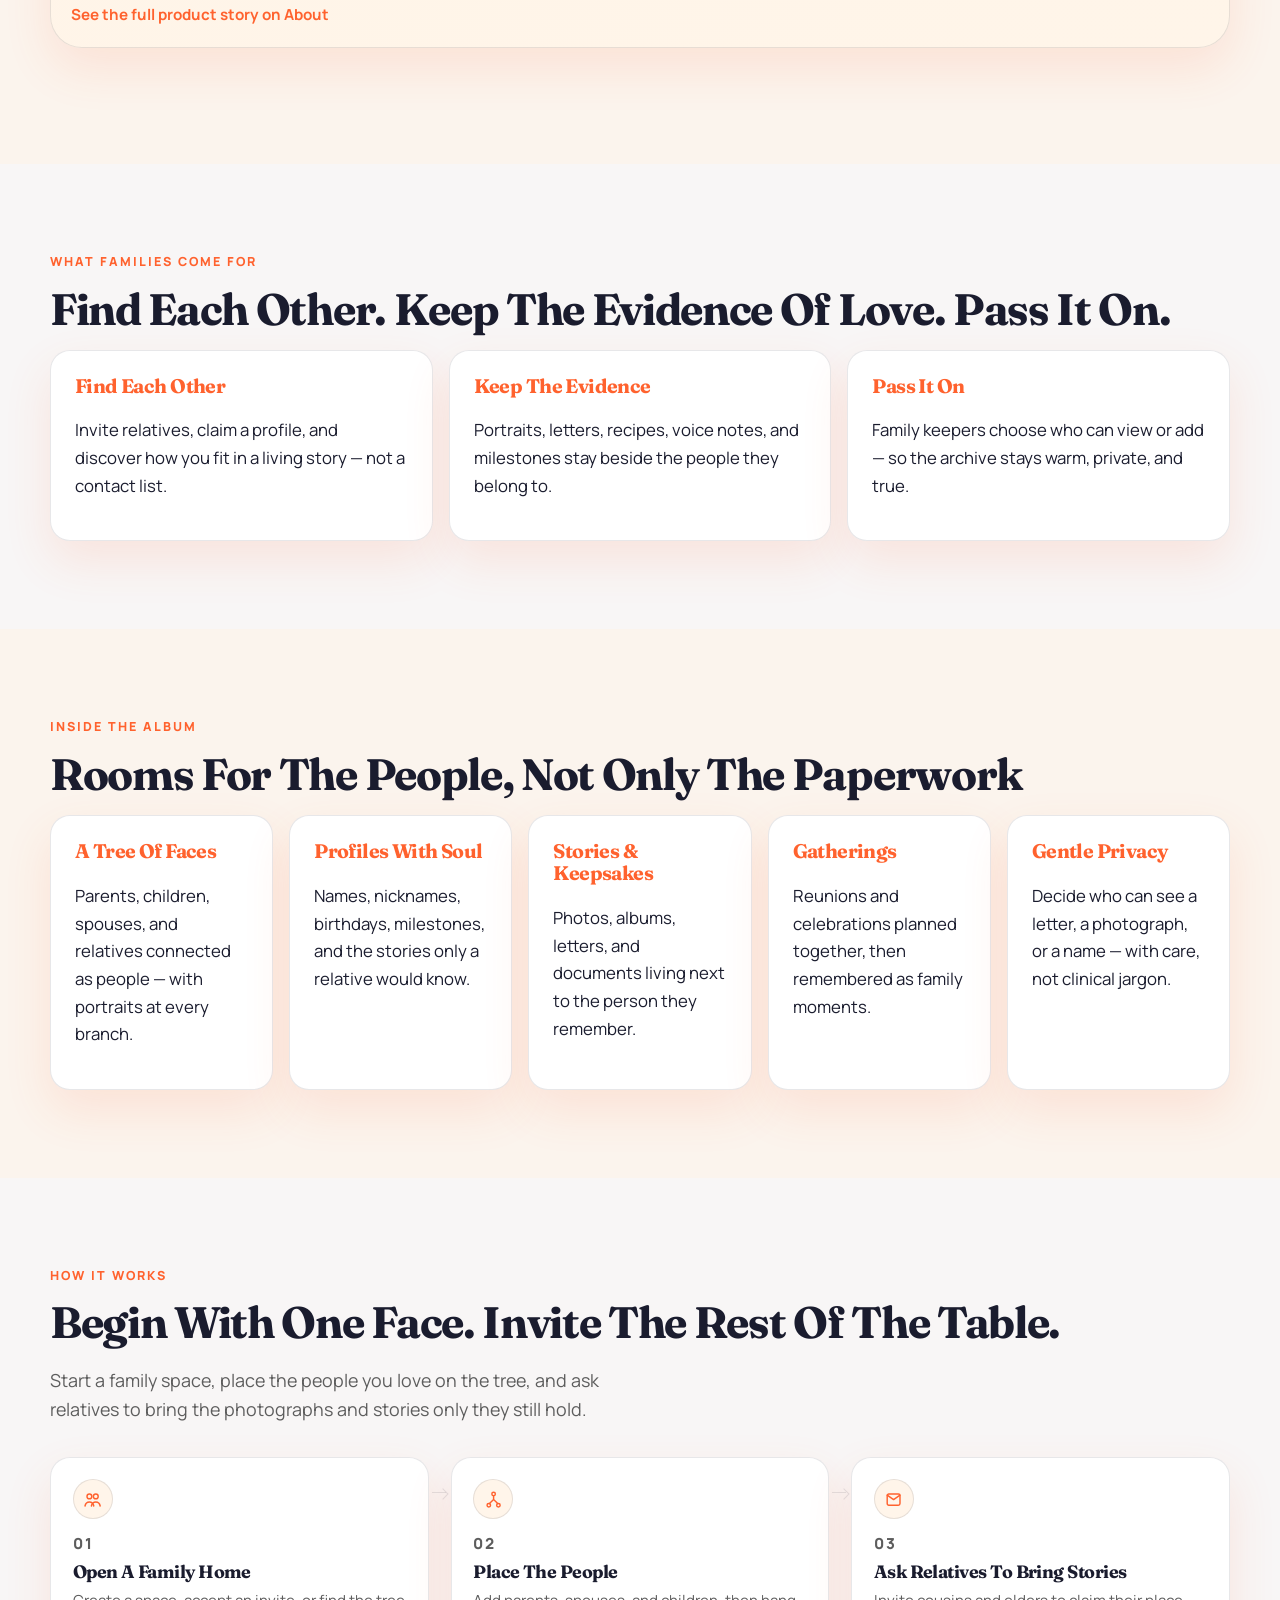
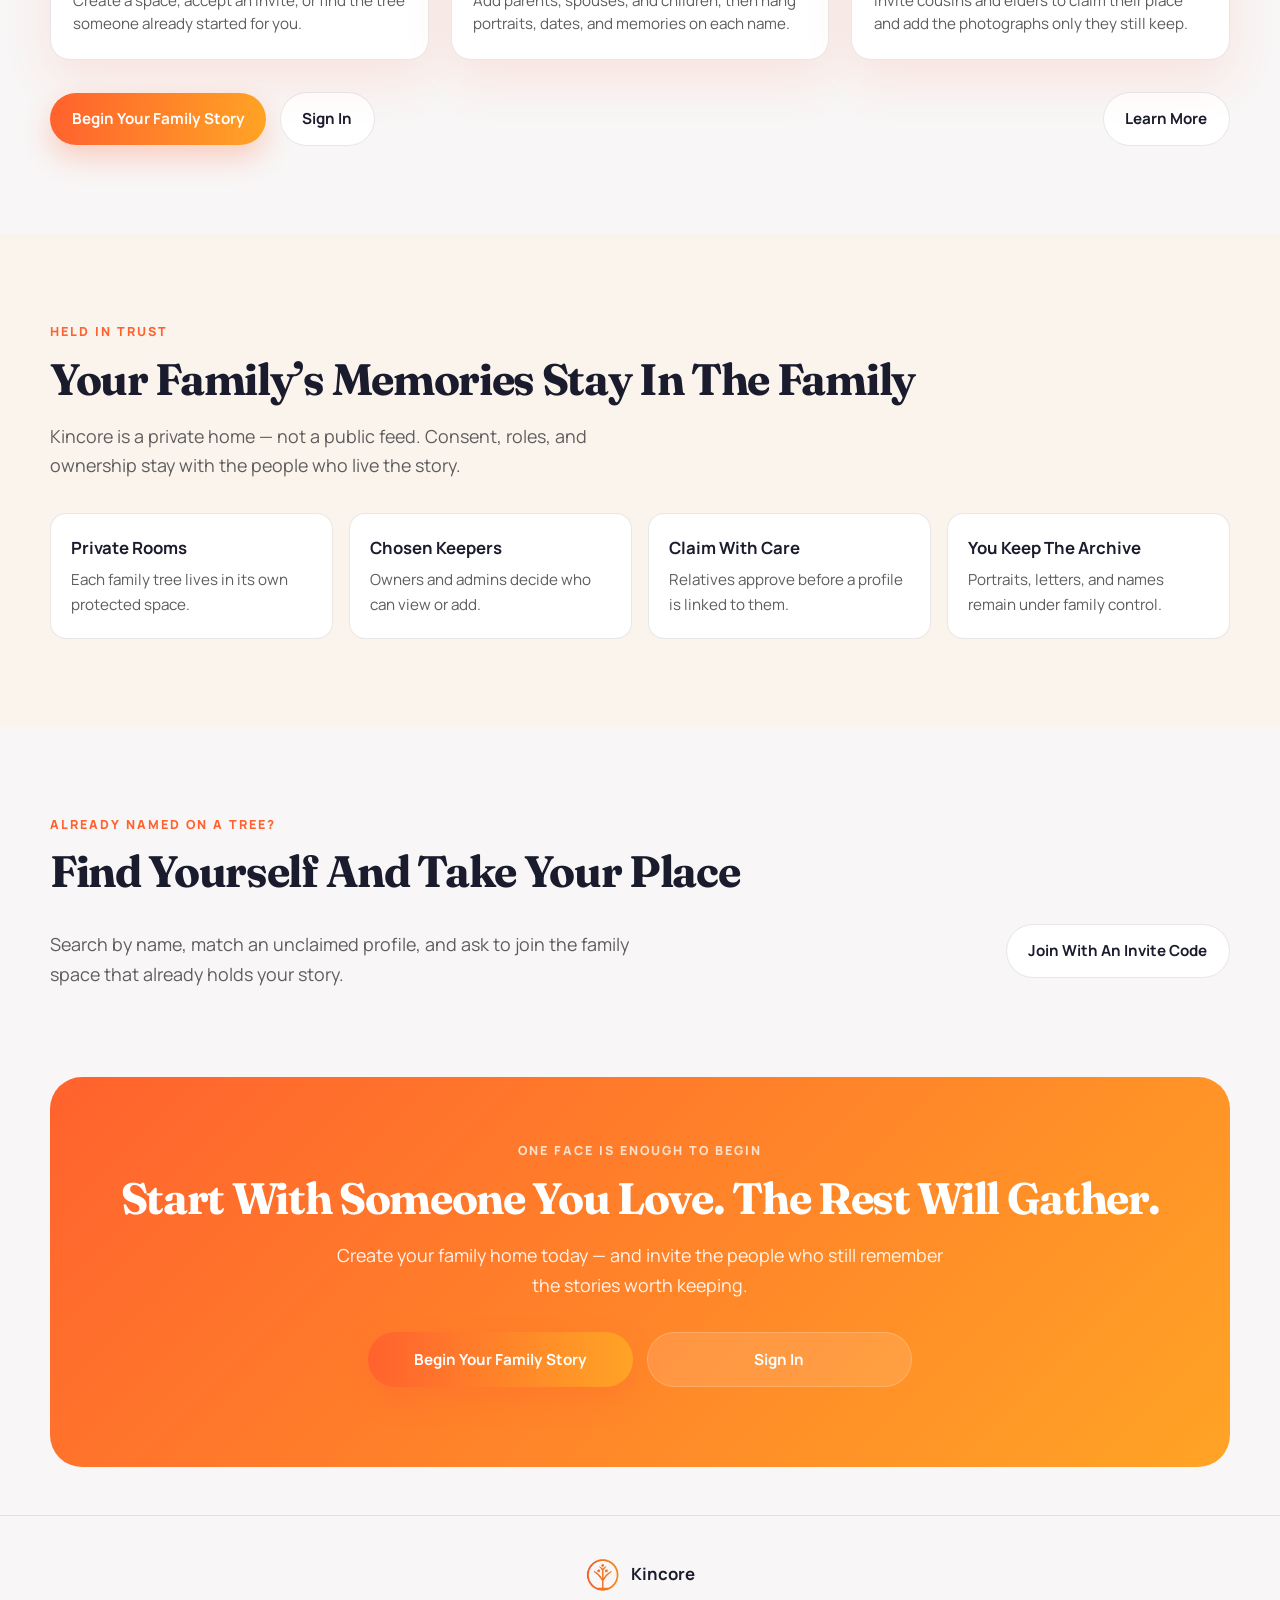
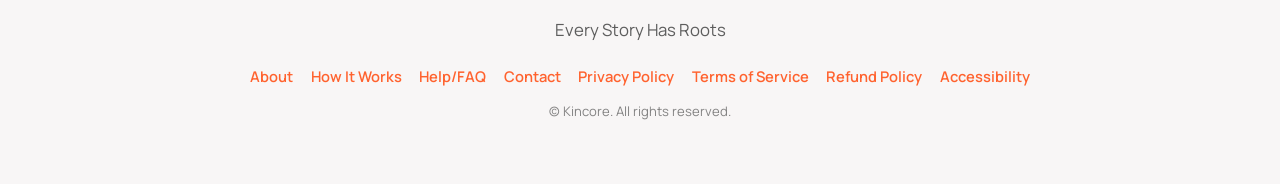
==== commit d535f8ae: "Add How It Works page and tighten legal contact emails. Co-authored-by: Cursor <cursoragent@cursor.c" ====
--- a/index.html
+++ b/index.html
@@ -35,8 +35,8 @@
         <a href="#stories">Stories</a>
         <a href="#lineage">Generations</a>
         <a href="#app">See The App</a>
-        <a href="#how">How It Works</a>
-        <a href="#privacy">Privacy</a>
+        <a href="/how-it-works.html">How It Works</a>
+        <a href="/legal.html#privacy">Privacy</a>
       </nav>
       <div class="top-actions">
         <button type="button" class="btn ghost sm" data-theme-toggle aria-pressed="false" aria-label="Theme: System">System</button>
@@ -66,18 +66,6 @@
               <strong>The Reunion Under The Tree</strong>
               <span>Not a contact list. A gathering that can be remembered, named, and passed down.</span>
             </figcaption>
-          </figure>
-          <figure class="polaroid polaroid-main">
-            <img src="/stories/story-gathering.jpg" alt="Three generations gathered around a family table" width="800" height="533" />
-            <figcaption>Sunday supper, remembered</figcaption>
-          </figure>
-          <figure class="polaroid polaroid-a">
-            <img src="/stories/story-portrait.jpg" alt="Portrait of Amara, family elder" width="320" height="480" />
-            <figcaption>Amara, 1948</figcaption>
-          </figure>
-          <figure class="polaroid polaroid-b">
-            <img src="/stories/story-couple.jpg" alt="Heirloom wedding portrait of Joseph and Amara" width="320" height="480" />
-            <figcaption>Joseph &amp; Amara</figcaption>
           </figure>
         </div>
       </section>
@@ -270,9 +258,10 @@
             <p>Invite cousins and elders to claim their place and add the photographs only they still keep.</p>
           </article>
         </div>
-        <div class="cta-row">
+        <div class="cta-row cta-row-how">
           <a class="btn primary" href="/login.html?view=signup">Begin Your Family Story</a>
           <a class="btn soft" href="/login.html">Sign In</a>
+          <a class="btn soft" href="/how-it-works.html">Learn More</a>
         </div>
       </section>
 
@@ -294,11 +283,13 @@
       <section class="section section-wide" id="join">
         <p class="eyebrow">Already Named On A Tree?</p>
         <h2>Find Yourself And Take Your Place</h2>
-        <p class="section-lede">
-          Search by name, match an unclaimed profile, and ask to join the
-          family space that already holds your story.
-        </p>
-        <a class="btn soft" href="/join.html">Join With An Invite Code</a>
+        <div class="join-inline">
+          <p class="section-lede">
+            Search by name, match an unclaimed profile, and ask to join the
+            family space that already holds your story.
+          </p>
+          <a class="btn soft" href="/join.html">Join With An Invite Code</a>
+        </div>
       </section>
 
       <section class="closing section-wide">
@@ -323,6 +314,7 @@
       <p>Every Story Has Roots</p>
       <nav class="foot-links" aria-label="Site">
         <a href="/about.html">About</a>
+        <a href="/how-it-works.html">How It Works</a>
         <a href="/help.html">Help/FAQ</a>
         <a href="/legal.html#contact">Contact</a>
         <a href="/legal.html#privacy">Privacy Policy</a>
--- a/styles.css
+++ b/styles.css
@@ -269,6 +269,38 @@
 
 .section-lede { margin-bottom: 2rem; }
 
+.join-inline {
+  display: flex;
+  align-items: center;
+  justify-content: space-between;
+  gap: 1.5rem 2rem;
+  width: 100%;
+}
+
+.join-inline .section-lede {
+  margin-bottom: 0;
+  flex: 1 1 16rem;
+  min-width: 0;
+}
+
+.join-inline .btn {
+  flex: 0 0 auto;
+  white-space: nowrap;
+}
+
+@media (max-width: 720px) {
+  .join-inline {
+    flex-direction: column;
+    align-items: flex-start;
+  }
+
+  .join-inline .btn {
+    width: 100%;
+    justify-content: center;
+    text-align: center;
+  }
+}
+
 .cta-row {
   display: grid;
   grid-template-columns: repeat(2, minmax(0, 1fr));
@@ -282,11 +314,41 @@
   margin-inline: auto;
 }
 
+.cta-row.end {
+  display: flex;
+  justify-content: flex-end;
+  max-width: none;
+  margin-left: auto;
+}
+
+.cta-row.end .btn {
+  width: auto;
+}
+
 .cta-row .btn {
   width: 100%;
   justify-content: center;
   text-align: center;
   white-space: nowrap;
+}
+
+/* How It Works: keep all three CTAs on one row; Learn More on the right */
+.cta-row.cta-row-how {
+  display: flex;
+  flex-wrap: nowrap;
+  align-items: center;
+  gap: 0.85rem;
+  max-width: none;
+  width: 100%;
+}
+
+.cta-row.cta-row-how .btn {
+  width: auto;
+  flex: 0 1 auto;
+}
+
+.cta-row.cta-row-how .btn.soft:last-child {
+  margin-left: auto;
 }
 
 .hero-visual img {
@@ -826,6 +888,98 @@
 
 .fine { font-size: 0.82rem; opacity: 0.75; }
 
+.how-page-hero {
+  padding-top: 2.5rem;
+  padding-bottom: 1rem;
+}
+
+.how-page .section {
+  padding-block: clamp(1.35rem, 3.5vw, 2.5rem);
+}
+
+.how-page .how-page-hero.section {
+  padding-top: clamp(2rem, 5vw, 3rem);
+  padding-bottom: clamp(0.75rem, 2vw, 1.15rem);
+}
+
+.how-page .section-lede {
+  margin-bottom: 1.15rem;
+}
+
+.how-page .explain-table-wrap {
+  margin-top: 1rem;
+}
+
+.how-page .cta-row {
+  margin-top: 0.75rem;
+}
+
+.how-page-hero h1 {
+  font-size: clamp(2rem, 4.5vw, 3.1rem);
+  margin: 0 0 1rem;
+  max-width: 18ch;
+}
+
+.explain-table-wrap {
+  margin-top: 1.5rem;
+  overflow-x: auto;
+  border: 1px solid var(--line);
+  border-radius: 1.25rem;
+  background: var(--surface);
+  box-shadow: var(--shadow);
+}
+
+.explain-table {
+  width: 100%;
+  border-collapse: collapse;
+  min-width: 36rem;
+  font-size: 0.95rem;
+}
+
+.explain-table th,
+.explain-table td {
+  padding: 0.9rem 1.1rem;
+  text-align: left;
+  vertical-align: top;
+  border-bottom: 1px solid var(--line);
+}
+
+.explain-table th {
+  font-size: 0.78rem;
+  letter-spacing: 0.06em;
+  text-transform: uppercase;
+  color: var(--primary);
+  background: color-mix(in srgb, var(--leaf-soft) 70%, var(--surface));
+  white-space: nowrap;
+}
+
+.explain-table tbody tr:last-child th,
+.explain-table tbody tr:last-child td {
+  border-bottom: none;
+}
+
+.explain-table td:first-child {
+  font-weight: 700;
+  white-space: nowrap;
+}
+
+.explain-table .zh {
+  color: var(--muted);
+  white-space: nowrap;
+}
+
+.sr-only {
+  position: absolute;
+  width: 1px;
+  height: 1px;
+  padding: 0;
+  margin: -1px;
+  overflow: hidden;
+  clip: rect(0, 0, 0, 0);
+  white-space: nowrap;
+  border: 0;
+}
+
 .legal-page {
   width: min(760px, calc(100% - 2rem));
   margin: 2rem auto 4rem;
@@ -889,6 +1043,16 @@
   letter-spacing: 0.14em;
   text-transform: uppercase;
   color: var(--muted);
+}
+
+.legal-nav-select-wrap {
+  display: none;
+}
+
+.legal-nav-links {
+  display: flex;
+  flex-direction: column;
+  gap: 0.25rem;
 }
 
 .legal-nav-link {
@@ -1004,30 +1168,66 @@
   .legal-nav {
     border-right: 0;
     border-bottom: 1px solid var(--line);
-    flex-direction: row;
-    flex-wrap: wrap;
+    flex-direction: column;
+    gap: 0.55rem;
+    padding: 0.95rem 1rem;
+  }
+
+  .legal-nav-label {
+    margin: 0 0 0.1rem;
+  }
+
+  .legal-nav-links {
+    display: none;
+  }
+
+  .legal-nav-select-wrap {
+    display: grid;
     gap: 0.35rem;
-    padding: 0.85rem;
-  }
-
-  .legal-nav-label {
+  }
+
+  .legal-nav-select-label {
+    font-size: 0.82rem;
+    font-weight: 650;
+    color: var(--muted);
+  }
+
+  .legal-nav-select {
+    appearance: none;
     width: 100%;
-    margin: 0 0.25rem 0.35rem;
-  }
-
-  .legal-nav-link {
-    border-left: 0;
-    border-bottom: 3px solid transparent;
-    padding: 0.65rem 0.75rem;
-  }
-
-  .legal-nav-link.is-active {
-    border-left-color: transparent;
-    border-bottom-color: var(--primary);
+    font: inherit;
+    font-weight: 650;
+    font-size: 0.98rem;
+    padding: 0.85rem 2.6rem 0.85rem 0.95rem;
+    border-radius: 0.9rem;
+    border: 1px solid color-mix(in srgb, var(--primary) 32%, var(--line));
+    background-color: var(--surface);
+    background-image:
+      linear-gradient(45deg, transparent 50%, var(--primary) 50%),
+      linear-gradient(135deg, var(--primary) 50%, transparent 50%);
+    background-position:
+      calc(100% - 1.15rem) 52%,
+      calc(100% - 0.75rem) 52%;
+    background-size: 0.4rem 0.4rem, 0.4rem 0.4rem;
+    background-repeat: no-repeat;
+    color: var(--ink);
+    box-shadow: 0 0 0 3px color-mix(in srgb, var(--primary) 10%, transparent);
+    cursor: pointer;
+  }
+
+  .legal-nav-select:focus {
+    outline: 2px solid color-mix(in srgb, var(--primary) 55%, transparent);
+    outline-offset: 2px;
   }
 }
 
 /* About / product mockup showcase (Dribbble-style stage) */
+.about-showcase,
+.about-story {
+  width: min(1080px, calc(100% - 2rem));
+  margin-inline: auto;
+}
+
 .about-showcase {
   padding-block: clamp(2.5rem, 6vw, 4.5rem) clamp(1.5rem, 4vw, 2.5rem);
   text-align: center;
@@ -1035,7 +1235,7 @@
 
 .about-showcase-copy,
 .about-mockup-stage {
-  width: min(1080px, 100%);
+  width: 100%;
   margin-inline: auto;
 }
 
@@ -1113,8 +1313,7 @@
 }
 
 .about-story {
-  width: min(1080px, 100%);
-  margin: 0 auto 4rem;
+  margin-bottom: 4rem;
   padding: 2rem 0;
 }
 
@@ -1237,7 +1436,7 @@
   }
   .top.is-open .top-actions {
     padding: 0.85rem 0 0.35rem;
-    justify-content: flex-start;
+    justify-content: center;
   }
   .how-steps { grid-template-columns: 1fr; }
   .how-card:not(:last-child)::before,
@@ -1256,6 +1455,22 @@
   .cta-row .btn {
     font-size: clamp(0.72rem, 3.15vw, 0.88rem);
     padding: 0.7rem 0.55rem;
+  }
+
+  .cta-row.cta-row-how {
+    flex-wrap: nowrap;
+    gap: 0.45rem;
+  }
+
+  .cta-row.cta-row-how .btn {
+    flex: 1 1 0;
+    min-width: 0;
+    padding: 0.7rem 0.4rem;
+    font-size: clamp(0.65rem, 2.8vw, 0.8rem);
+  }
+
+  .cta-row.cta-row-how .btn:last-child {
+    margin-left: 0;
   }
 
   .foot-links {
